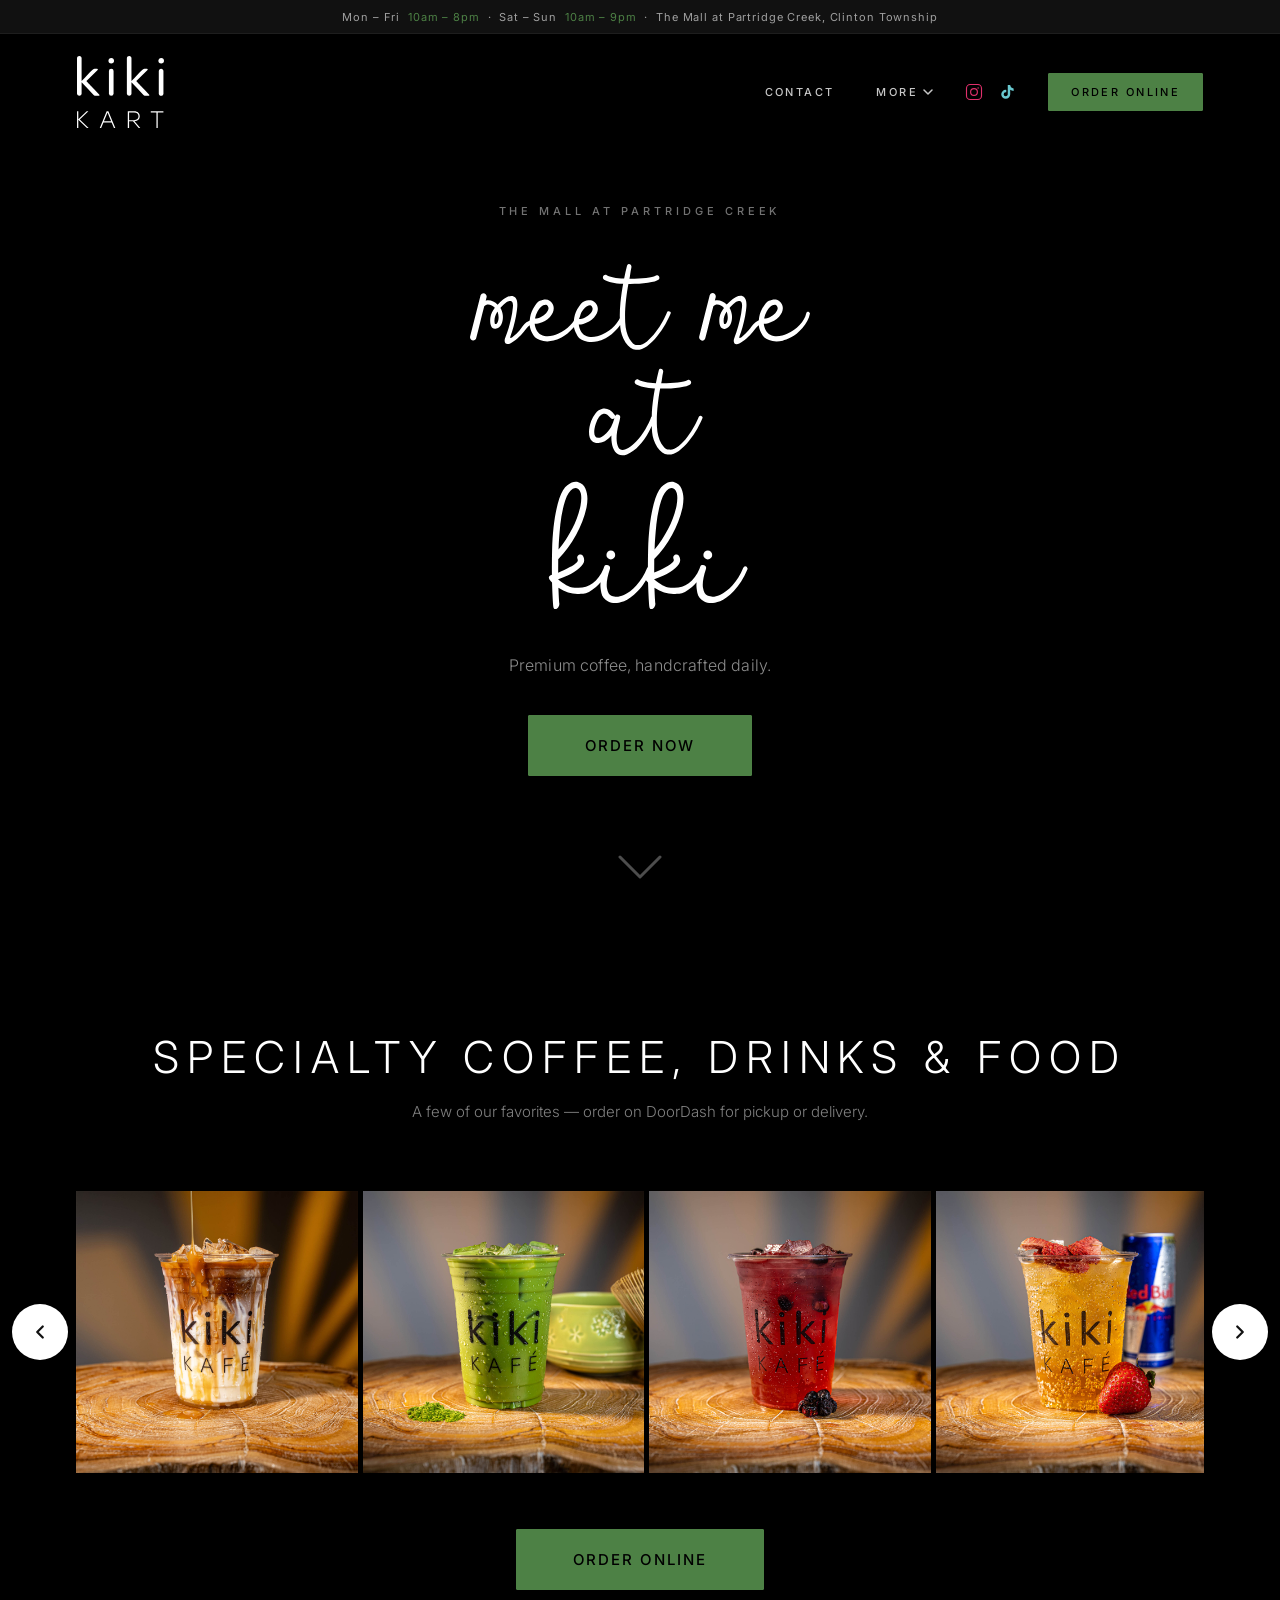
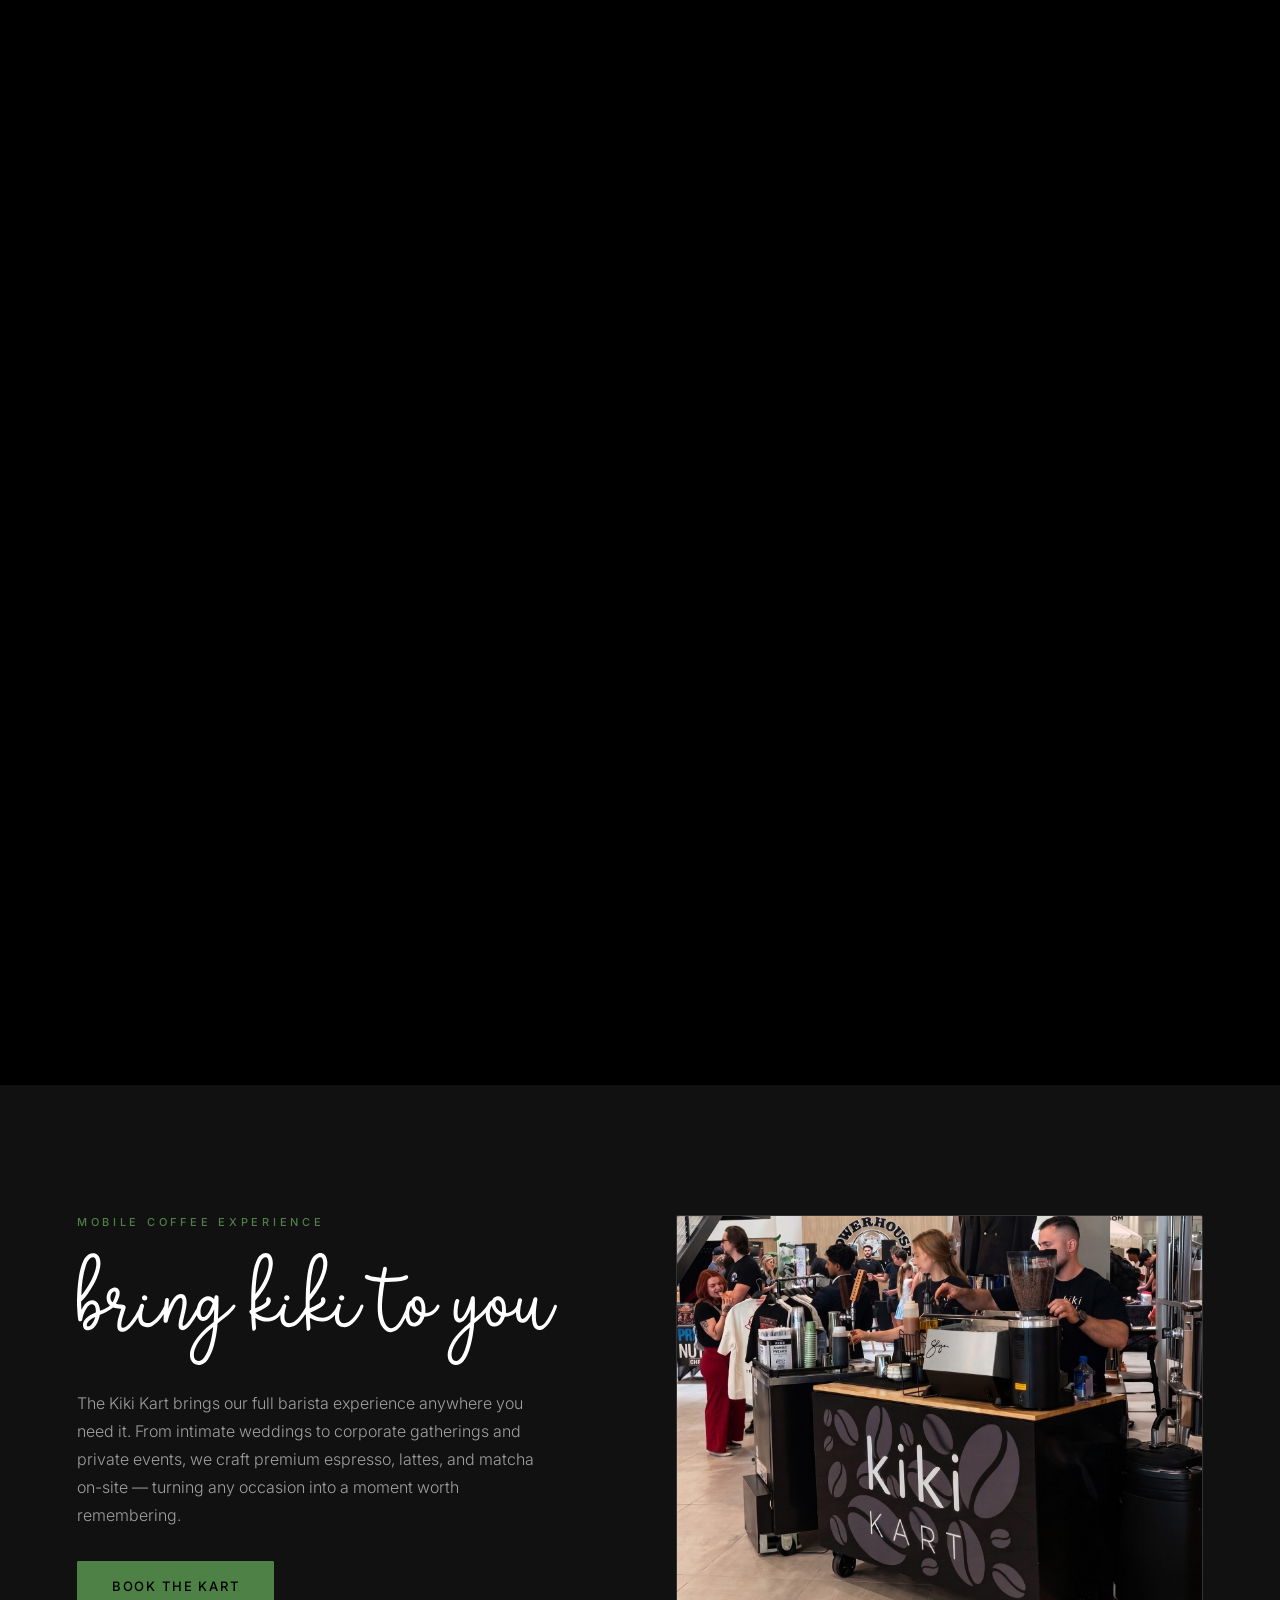
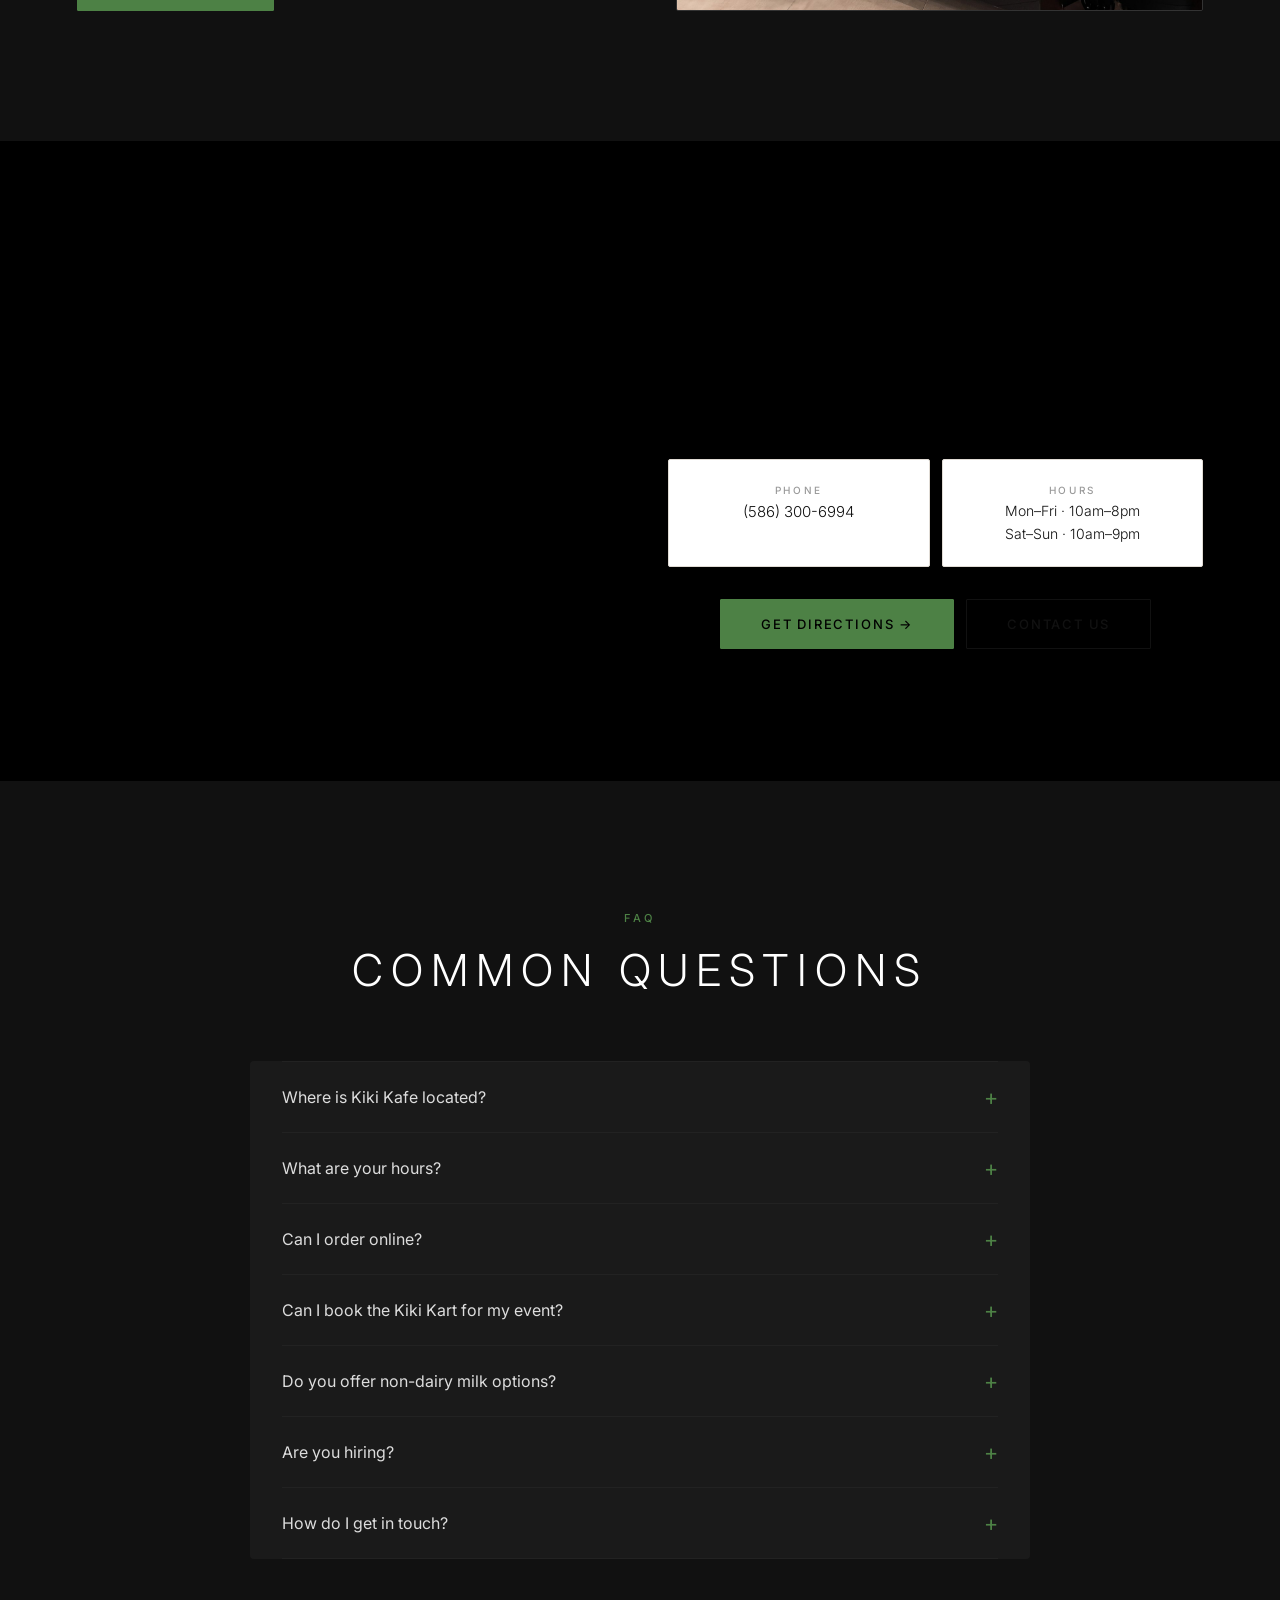
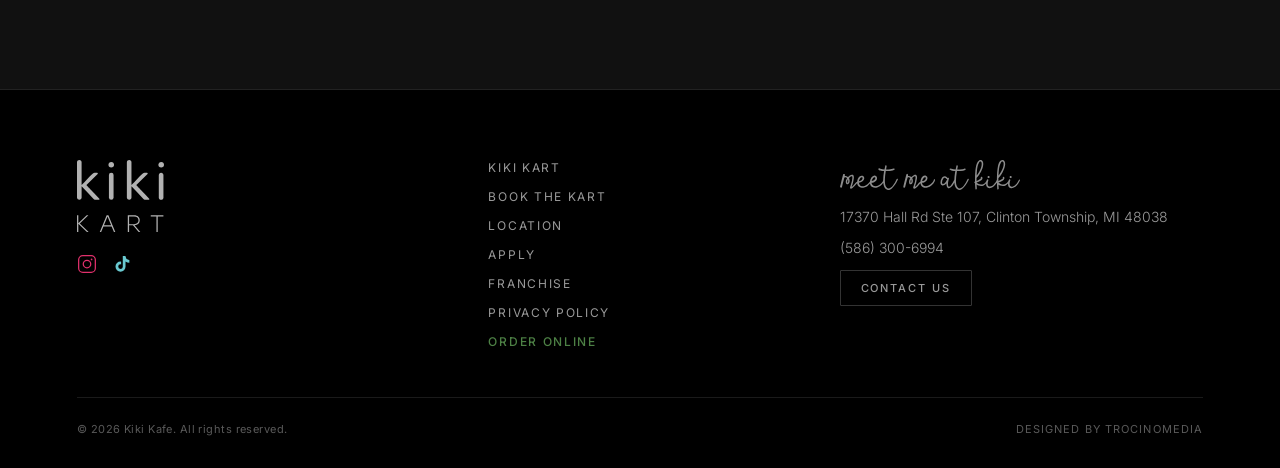
==== index.html @ 324c5c1f "Redesign footer: logo left, Meet Me At Kiki above address right - Replace Meet Me At Kiki SVG with K" ====
<!DOCTYPE html>
<html lang="en">
<head>
<meta charset="utf-8">
<meta name="viewport" content="width=device-width, initial-scale=1">
<title>Kiki Kafe | Premium Coffee Shop — Clinton Township, MI</title>
<link rel="preconnect" href="https://fonts.googleapis.com">
<link rel="preconnect" href="https://fonts.gstatic.com" crossorigin>
<link href="https://fonts.googleapis.com/css2?family=Inter:wght@300;400;500;600&family=Dancing+Script:wght@500;600;700&display=swap" rel="stylesheet">
<link rel="icon" href="uploads/favicon.svg" type="image/svg+xml">
<link rel="stylesheet" href="styles.css">
<meta name="description" content="Kiki Kafe is a premium coffee shop at The Mall at Partridge Creek in Clinton Township, MI. Handcrafted lattes, matcha, refreshers, pastries and more. Order online or visit us today.">
<link rel="canonical" href="https://kikikafe.net/">
<meta property="og:type" content="website">
<meta property="og:url" content="https://kikikafe.net/">
<meta property="og:site_name" content="Kiki Kafe">
<meta property="og:title" content="Kiki Kafe | Premium Coffee Shop — Clinton Township, MI">
<meta property="og:description" content="Handcrafted lattes, matcha, refreshers, and pastries at The Mall at Partridge Creek. Order online or visit us in Clinton Township, MI.">
<meta property="og:image" content="https://kikikafe.net/uploads/kiki-header_test_v2.png">
<meta name="twitter:card" content="summary_large_image">
<meta name="twitter:title" content="Kiki Kafe | Premium Coffee Shop — Clinton Township, MI">
<meta name="twitter:description" content="Handcrafted lattes, matcha, refreshers, and pastries at The Mall at Partridge Creek. Order online or visit us in Clinton Township, MI.">
<meta name="twitter:image" content="https://kikikafe.net/uploads/kiki-header_test_v2.png">
<meta name="theme-color" content="#000000">
<script type="application/ld+json">
{
  "@context": "https://schema.org",
  "@type": "CafeOrCoffeeShop",
  "name": "Kiki Kafe",
  "description": "Premium coffee shop at The Mall at Partridge Creek in Clinton Township, MI. Handcrafted lattes, matcha, refreshers, pastries and more.",
  "url": "https://kikikafe.net",
  "telephone": "+15863006994",
  "image": "https://kikikafe.net/uploads/kiki-header_test_v2.png",
  "logo": "https://kikikafe.net/uploads/Kiki-Logo.svg",
  "address": {
    "@type": "PostalAddress",
    "streetAddress": "17370 Hall Rd Ste 107",
    "addressLocality": "Clinton Township",
    "addressRegion": "MI",
    "postalCode": "48038",
    "addressCountry": "US"
  },
  "geo": {
    "@type": "GeoCoordinates",
    "latitude": 42.5868,
    "longitude": -82.9267
  },
  "openingHoursSpecification": [
    {
      "@type": "OpeningHoursSpecification",
      "dayOfWeek": ["Monday","Tuesday","Wednesday","Thursday","Friday"],
      "opens": "10:00",
      "closes": "20:00"
    },
    {
      "@type": "OpeningHoursSpecification",
      "dayOfWeek": ["Saturday","Sunday"],
      "opens": "10:00",
      "closes": "21:00"
    }
  ],
  "servesCuisine": ["Coffee","Espresso","Matcha","Pastries"],
  "priceRange": "$$",
  "sameAs": [
    "https://www.instagram.com/meetmeatkiki",
    "https://www.tiktok.com/@meetmeatkiki"
  ]
}
</script>
</head>
<body>

<!-- ===== HOURS BANNER ===== -->
<div id="hours-banner">
  <p>Mon – Fri &nbsp;<span class="banner-hours">10am – 8pm</span>&nbsp;&nbsp;·&nbsp;&nbsp;Sat – Sun &nbsp;<span class="banner-hours">10am – 9pm</span><span class="banner-loc">&nbsp;&nbsp;·&nbsp;&nbsp;The Mall at Partridge Creek, Clinton Township</span></p>
</div>

<!-- ===== NAV ===== -->
<header id="site-header" style="position:fixed; top:34px; left:0; right:0; z-index:100; display:flex; align-items:center; justify-content:space-between; padding:22px 6vw; background:transparent; transition:background .4s ease, padding .4s ease, border-color .4s ease; border-bottom:1px solid rgba(255,255,255,0);">
  <a href="#top" style="display:flex; align-items:center; text-decoration:none;">
    <img id="header-logo" src="uploads/Kiki-Logo.svg" alt="Kiki Kafe" style="height:72px; width:auto; display:block;">
  </a>
  <nav style="display:flex; align-items:center; gap:32px;">
    <div data-nav-text style="display:flex; align-items:center; gap:42px;">
      <a href="#location" class="nav-link" style="text-decoration:none; font-size:11px; font-weight:500; letter-spacing:.22em; text-transform:uppercase;">Contact</a>
      <div class="nav-dropdown">
        <button class="nav-dropdown-trigger">More <svg width="10" height="6" viewBox="0 0 10 6" fill="none" aria-hidden="true"><path d="M1 1l4 4 4-4" stroke="currentColor" stroke-width="1.5" stroke-linecap="round" stroke-linejoin="round"/></svg></button>
        <div class="nav-dropdown-menu">
          <a href="book-kart.html" class="nav-dropdown-item">Book Kiki Kart</a>
          <a href="franchise.html" class="nav-dropdown-item">Franchise</a>
          <a href="apply.html" class="nav-dropdown-item">Apply</a>
        </div>
      </div>
    </div>
    <div data-nav-social style="display:flex; align-items:center; gap:16px;">
      <a href="https://www.instagram.com/meetmeatkiki" target="_blank" rel="noopener" class="social-icon" aria-label="Instagram">
        <svg xmlns="http://www.w3.org/2000/svg" width="18" height="18" viewBox="0 0 24 24" fill="none" stroke="currentColor" stroke-width="1.5" stroke-linecap="round" stroke-linejoin="round"><rect x="2" y="2" width="20" height="20" rx="5"/><circle cx="12" cy="12" r="4.5"/><circle cx="17.5" cy="6.5" r="1" fill="currentColor" stroke="none"/></svg>
      </a>
      <a href="https://www.tiktok.com/@meetmeatkiki" target="_blank" rel="noopener" class="social-icon" aria-label="TikTok">
        <svg xmlns="http://www.w3.org/2000/svg" width="17" height="18" viewBox="0 0 24 24" fill="currentColor"><path d="M19.59 6.69a4.83 4.83 0 01-3.77-4.25V2h-3.45v13.67a2.89 2.89 0 01-2.88 2.5 2.89 2.89 0 01-2.89-2.89 2.89 2.89 0 012.89-2.89c.28 0 .54.04.79.1V9.01a6.27 6.27 0 00-.79-.05 6.34 6.34 0 00-6.34 6.34 6.34 6.34 0 006.34 6.34 6.34 6.34 0 006.33-6.34V8.89a8.27 8.27 0 004.84 1.54V6.97a4.85 4.85 0 01-1.07-.28z"/></svg>
      </a>
    </div>
    <a href="https://www.doordash.com/en/store/kiki-kafe-clinton-township-35180447" target="_blank" rel="noopener" class="btn-order" style="text-decoration:none; font-size:11px; font-weight:500; letter-spacing:.22em; text-transform:uppercase; padding:11px 22px; border:1px solid #4d8145; border-radius:1px; white-space:nowrap;">Order&nbsp;Online</a>
    <button class="hamburger" id="hamburger-btn" aria-label="Open menu"><span></span><span></span><span></span></button>
  </nav>
</header>

<!-- ===== HERO ===== -->
<section id="top" style="position:relative; min-height:100vh; display:flex; align-items:center; justify-content:center; text-align:center; padding:160px 6vw 80px; background-color:#000;">
  <video autoplay muted loop playsinline preload="metadata" style="position:absolute; inset:0; width:100%; height:100%; object-fit:cover; z-index:0;">
    <source src="uploads/Web-Banner-Video.mp4" type="video/mp4">
  </video>
  <div style="position:absolute; inset:0; background:linear-gradient(180deg, rgba(0,0,0,.55) 0%, rgba(0,0,0,.5) 40%, rgba(0,0,0,.82) 100%); z-index:1;"></div>
  <div style="position:absolute; inset:0; background:radial-gradient(ellipse 70% 60% at 50% 45%, transparent 0%, rgba(0,0,0,.45) 100%); pointer-events:none; z-index:1;"></div>
  <div style="position:relative; z-index:2; max-width:900px; display:flex; flex-direction:column; align-items:center; gap:26px;">
    <span style="font-size:11px; font-weight:500; letter-spacing:.36em; text-transform:uppercase; color:rgba(255,255,255,.45);">The Mall At Partridge Creek</span>
    <h1 style="margin:20px 0; line-height:0;">
      <img src="uploads/meet-me-at-kiki.svg" alt="Meet Me At Kiki" style="width:min(340px,52vw); height:auto; display:block; filter:brightness(0) invert(1);">
    </h1>
    <p style="margin:0; font-family:'Inter',sans-serif; font-weight:300; font-size:16px; color:rgba(255,255,255,.55); letter-spacing:.01em;">Premium coffee, handcrafted daily.</p>
    <div style="display:flex; flex-direction:column; align-items:center; gap:14px; margin-top:14px;">
      <a href="https://www.doordash.com/en/store/kiki-kafe-clinton-township-35180447" target="_blank" rel="noopener" class="btn-primary" style="text-decoration:none; min-width:200px; text-align:center; background:#4d8145; color:#000; font-weight:500; font-size:15px; letter-spacing:.14em; text-transform:uppercase; padding:20px 56px; border:1px solid #4d8145; border-radius:1px;">Order Now</a>
    </div>
  </div>
  <div style="position:absolute; bottom:0; left:0; right:0; height:35%; background:linear-gradient(to bottom, transparent, #000); z-index:1; pointer-events:none;"></div>
  <div style="position:absolute; bottom:15px; left:50%; transform:translateX(-50%); color:rgba(255,255,255,.3); z-index:2;">
    <svg width="44" height="26" viewBox="0 0 22 13" fill="none" xmlns="http://www.w3.org/2000/svg"><path d="M1 1L11 11L21 1" stroke="currentColor" stroke-width="1.5" stroke-linecap="round" stroke-linejoin="round"/></svg>
  </div>
</section>

<!-- ===== MENU HIGHLIGHTS ===== -->
<section id="menu" style="padding:130px 0 0; background:#000;">
  <div class="reveal" style="position:relative; z-index:2; text-align:center; margin-bottom:70px; padding:0 6vw; display:flex; flex-direction:column; align-items:center; gap:18px;">
    <h2 style="margin:0; font-weight:300; font-size:clamp(28px,4vw,44px); letter-spacing:.18em; text-transform:uppercase; color:#fff;">Specialty Coffee, Drinks & Food</h2>
    <p style="margin:0; font-weight:300; font-size:15px; color:rgba(255,255,255,.5);">A few of our favorites — order on DoorDash for pickup or delivery.</p>
  </div>
  <div class="menu-scroll-wrap reveal">

    <button class="menu-arrow prev" id="menu-prev" aria-label="Previous">
      <svg width="22" height="22" viewBox="0 0 24 24" fill="none" stroke="currentColor" stroke-width="2.5" stroke-linecap="round" stroke-linejoin="round"><polyline points="15 18 9 12 15 6"/></svg>
    </button>

    <div data-grid="menu-photo" id="menu-track" style="display:flex; gap:5px; padding:0 5vw; overflow-x:auto; -webkit-overflow-scrolling:touch; scroll-snap-type:x mandatory; flex:1; min-width:0;">

      <a href="https://www.doordash.com/en/store/kiki-kafe-clinton-township-35180447" class="menu-photo-item">
        <img src="uploads/menu/Caramel-Macchiato_3_2000px_72dpi.jpg" alt="Espresso Bar at Kiki Kafe" loading="lazy" width="2000" height="2000">
        <div class="menu-photo-overlay"><span>Espresso Bar</span><p>Lattes, cappuccinos & signature espresso drinks</p></div>
      </a>

      <a href="https://www.doordash.com/en/store/kiki-kafe-clinton-township-35180447" class="menu-photo-item">
        <img src="uploads/menu/Matcha_Iced_2000px_72dpi.jpg" alt="Matcha at Kiki Kafe" loading="lazy" width="2000" height="2000">
        <div class="menu-photo-overlay"><span>Matcha</span><p>Ceremonial-grade green tea lattes, iced or hot</p></div>
      </a>

      <a href="https://www.doordash.com/en/store/kiki-kafe-clinton-township-35180447" class="menu-photo-item">
        <img src="uploads/menu/Refresher_Purpul-Haze_2000px_72dpi.jpg" alt="Refreshers at Kiki Kafe" loading="lazy" width="2000" height="2000">
        <div class="menu-photo-overlay"><span>Refreshers</span><p>Fruit-forward iced coolers, caffeine-free</p></div>
      </a>

      <a href="https://www.doordash.com/en/store/kiki-kafe-clinton-township-35180447" class="menu-photo-item">
        <img src="uploads/menu/Red-Bull-Infusion_Strawberry-Vanilla_2000px_72dpi.jpg" alt="Red Bull Infusions at Kiki Kafe" loading="lazy" width="2000" height="2000">
        <div class="menu-photo-overlay"><span>Red Bull Infusions</span><p>Energy drinks mixed with fruit & bold flavors</p></div>
      </a>

      <a href="https://www.doordash.com/en/store/kiki-kafe-clinton-township-35180447" class="menu-photo-item">
        <img src="uploads/menu/Sandwich_Mozz-Garden_2000px_72dpi.jpg" alt="Sandwiches at Kiki Kafe" loading="lazy" width="2000" height="2000">
        <div class="menu-photo-overlay"><span>Sandwiches</span><p>Fresh sandwiches on artisan bread, made to order</p></div>
      </a>

      <a href="https://www.doordash.com/en/store/kiki-kafe-clinton-township-35180447" class="menu-photo-item">
        <img src="uploads/menu/Croissant_Nutella_2000px_72dpi.jpg" alt="Pastries at Kiki Kafe" loading="lazy" width="2000" height="2000">
        <div class="menu-photo-overlay"><span>Pastries</span><p>Croissants, danishes, bagels, scones & more</p></div>
      </a>

      <a href="https://www.doordash.com/en/store/kiki-kafe-clinton-township-35180447" class="menu-photo-item">
        <img src="uploads/menu/Tirimisu_4_2000px_72dpi.jpg" alt="Desserts at Kiki Kafe" loading="lazy" width="2000" height="2000">
        <div class="menu-photo-overlay"><span>Desserts</span><p>Cheesecake, cake pops & indulgent sweet bites</p></div>
      </a>

      <a href="https://www.doordash.com/en/store/kiki-kafe-clinton-township-35180447" class="menu-photo-item">
        <img src="uploads/menu/Acai-Bowl_Matcha_2000px_72dpi.jpg" alt="Acaí Bowls at Kiki Kafe" loading="lazy" width="2000" height="2000">
        <div class="menu-photo-overlay"><span>Acaí Bowls</span><p>Fresh acaí topped with fruit, granola & more</p></div>
      </a>

    </div>

    <button class="menu-arrow next" id="menu-next" aria-label="Next">
      <svg width="22" height="22" viewBox="0 0 24 24" fill="none" stroke="currentColor" stroke-width="2.5" stroke-linecap="round" stroke-linejoin="round"><polyline points="9 18 15 12 9 6"/></svg>
    </button>

  </div>
  <div class="menu-cta-wrap" style="display:flex; justify-content:center; align-items:center; flex-wrap:wrap; gap:14px; margin-top:56px; padding:0 6vw 72px;">
    <a href="https://www.doordash.com/en/store/kiki-kafe-clinton-township-35180447" target="_blank" rel="noopener" class="btn-primary" style="text-decoration:none; text-align:center; background:#4d8145; color:#000; font-weight:500; font-size:15px; letter-spacing:.14em; text-transform:uppercase; padding:20px 56px; border:1px solid #4d8145; border-radius:1px;">Order Online</a>
  </div>
</section>

<!-- ===== REVIEWS ===== -->
<section id="reviews" style="padding:130px 6vw; background:url('uploads/Kiki-Coffee-Bean_BG_Light.jpg') center/cover fixed;">
  <div style="max-width:1180px; margin:0 auto;">

    <div class="reveal" style="text-align:center; margin-bottom:60px; display:flex; flex-direction:column; align-items:center; gap:14px;">
      <svg width="28" height="28" viewBox="0 0 24 24" xmlns="http://www.w3.org/2000/svg" aria-label="Google">
        <path d="M22.56 12.25c0-.78-.07-1.53-.2-2.25H12v4.26h5.92c-.26 1.37-1.04 2.53-2.21 3.31v2.77h3.57c2.08-1.92 3.28-4.74 3.28-8.09z" fill="#4285F4"/>
        <path d="M12 23c2.97 0 5.46-.98 7.28-2.66l-3.57-2.77c-.98.66-2.23 1.06-3.71 1.06-2.86 0-5.29-1.93-6.16-4.53H2.18v2.84C3.99 20.53 7.7 23 12 23z" fill="#34A853"/>
        <path d="M5.84 14.09c-.22-.66-.35-1.36-.35-2.09s.13-1.43.35-2.09V7.07H2.18C1.43 8.55 1 10.22 1 12s.43 3.45 1.18 4.93l2.85-2.22.81-.62z" fill="#FBBC05"/>
        <path d="M12 5.38c1.62 0 3.06.56 4.21 1.64l3.15-3.15C17.45 2.09 14.97 1 12 1 7.7 1 3.99 3.47 2.18 7.07l3.66 2.84c.87-2.6 3.3-4.53 6.16-4.53z" fill="#EA4335"/>
      </svg>
      <div style="font-size:20px; letter-spacing:4px; color:#e6a800;">★★★★★</div>
      <span style="font-size:11px; font-weight:500; letter-spacing:.34em; text-transform:uppercase; color:#4d8145;">Reviews</span>
      <h2 style="margin:0; font-weight:300; font-size:clamp(28px,4vw,44px); letter-spacing:.18em; text-transform:uppercase; color:#111;">What People Are Saying</h2>
    </div>

    <div class="reveal">

      <div id="review-track" style="display:flex; align-items:stretch; gap:20px; padding:0 5vw; overflow-x:auto; -webkit-overflow-scrolling:touch; scroll-snap-type:x mandatory; scrollbar-width:none;">

        <div class="review-card" style="background:#fff; border-color:#e0dbd4;">
          <div style="font-size:17px; letter-spacing:3px; color:#e6a800;">★★★★★</div>
          <p style="margin:0; font-weight:300; font-size:14px; line-height:1.85; color:rgba(0,0,0,.65);">"The coffee here is amazing. I always get their cookie butter iced latte. But their sandwiches... are amazing!!! Every time I come here, I always get their Smoke Bird sandwich. Hospitality is amazing, service is amazing, and their seating is perfect. It's my favorite study place."</p>
          <div style="margin-top:auto; padding-top:20px; border-top:1px solid #e0dbd4; display:flex; flex-direction:column; gap:3px;">
            <span style="font-size:13px; font-weight:500; color:#111;">Randal S.</span>
            <span style="font-size:10px; font-weight:400; letter-spacing:.1em; text-transform:uppercase; color:rgba(0,0,0,.4);">Google Review</span>
          </div>
        </div>

        <div class="review-card" style="background:#fff; border-color:#e0dbd4;">
          <div style="font-size:17px; letter-spacing:3px; color:#e6a800;">★★★★★</div>
          <p style="margin:0; font-weight:300; font-size:14px; line-height:1.85; color:rgba(0,0,0,.65);">"This place is 10/10!! The vibes in this cafe are unreal and feels like home. We tried the Kiki special hot latte, ice brown sugar shaken espresso, 3 of the refreshers and couldn't choose which one was my favorite. Everything here was amazing."</p>
          <div style="margin-top:auto; padding-top:20px; border-top:1px solid #e0dbd4; display:flex; flex-direction:column; gap:3px;">
            <span style="font-size:13px; font-weight:500; color:#111;">MaryAnn N.</span>
            <span style="font-size:10px; font-weight:400; letter-spacing:.1em; text-transform:uppercase; color:rgba(0,0,0,.4);">Google Review</span>
          </div>
        </div>

        <div class="review-card" style="background:#fff; border-color:#e0dbd4;">
          <div style="font-size:17px; letter-spacing:3px; color:#e6a800;">★★★★★</div>
          <p style="margin:0; font-weight:300; font-size:14px; line-height:1.85; color:rgba(0,0,0,.65);">"I love this place! The staff is always so friendly, the drinks are great, and it's beautifully decorated. Tony took great care of us. Got the oat milk brown butter draft latte which was heavenly and the caramelized banana latte was sooo good. Let's go Kiki 😎 10/10"</p>
          <div style="margin-top:auto; padding-top:20px; border-top:1px solid #e0dbd4; display:flex; flex-direction:column; gap:3px;">
            <span style="font-size:13px; font-weight:500; color:#111;">Corey R.</span>
            <span style="font-size:10px; font-weight:400; letter-spacing:.1em; text-transform:uppercase; color:rgba(0,0,0,.4);">Google Review</span>
          </div>
        </div>

        <div class="review-card" style="background:#fff; border-color:#e0dbd4;">
          <div style="font-size:17px; letter-spacing:3px; color:#e6a800;">★★★★★</div>
          <p style="margin:0; font-weight:300; font-size:14px; line-height:1.85; color:rgba(0,0,0,.65);">"A 10/10 experience at KIKI KAFÉ! This local casual spot has a beautiful cozy ambiance, plenty of comfortable seating, and FANTASTIC customer service. The Oat draft and honey turkey on sourdough sandwich were delicious and beautifully presented. A wonderful addition to Clinton Township. Highly recommend!"</p>
          <div style="margin-top:auto; padding-top:20px; border-top:1px solid #e0dbd4; display:flex; flex-direction:column; gap:3px;">
            <span style="font-size:13px; font-weight:500; color:#111;">Michael U.</span>
            <span style="font-size:10px; font-weight:400; letter-spacing:.1em; text-transform:uppercase; color:rgba(0,0,0,.4);">Google Review</span>
          </div>
        </div>

        <div class="review-card" style="background:#fff; border-color:#e0dbd4;">
          <div style="font-size:17px; letter-spacing:3px; color:#e6a800;">★★★★★</div>
          <p style="margin:0; font-weight:300; font-size:14px; line-height:1.85; color:rgba(0,0,0,.65);">"Habibi come to Kiki :) Was never a big fan of coffee, but Kiki has officially changed my mind. Truly the best coffee I have tried. They have many drink options and desserts!! The staff are amazing and always give you a good experience with their great attitude."</p>
          <div style="margin-top:auto; padding-top:20px; border-top:1px solid #e0dbd4; display:flex; flex-direction:column; gap:3px;">
            <span style="font-size:13px; font-weight:500; color:#111;">Dima I.</span>
            <span style="font-size:10px; font-weight:400; letter-spacing:.1em; text-transform:uppercase; color:rgba(0,0,0,.4);">Google Review</span>
          </div>
        </div>

        <div class="review-card" style="background:#fff; border-color:#e0dbd4;">
          <div style="font-size:17px; letter-spacing:3px; color:#e6a800;">★★★★★</div>
          <p style="margin:0; font-weight:300; font-size:14px; line-height:1.85; color:rgba(0,0,0,.65);">"Kiki Cafe has honestly become one of my favorite spots to go to. The owners are so sweet and actually take the time to talk to you and make you feel welcomed. The cafe is always really clean and cozy, and everything I've tried has been so good. I always enjoy coming here and definitely recommend it!"</p>
          <div style="margin-top:auto; padding-top:20px; border-top:1px solid #e0dbd4; display:flex; flex-direction:column; gap:3px;">
            <span style="font-size:13px; font-weight:500; color:#111;">Marina Y.</span>
            <span style="font-size:10px; font-weight:400; letter-spacing:.1em; text-transform:uppercase; color:rgba(0,0,0,.4);">Google Review</span>
          </div>
        </div>

        <div class="review-card" style="background:#fff; border-color:#e0dbd4;">
          <div style="font-size:17px; letter-spacing:3px; color:#e6a800;">★★★★★</div>
          <p style="margin:0; font-weight:300; font-size:14px; line-height:1.85; color:rgba(0,0,0,.65);">"Kiki Cafe is an absolute gem! The coffee is spot on, and the food was genuinely delicious. What really makes the experience special is the staff — so welcoming, with big bright smiles that make you feel right at home. There's also plenty of seating, creating a warm, relaxing environment. Highly recommend!"</p>
          <div style="margin-top:auto; padding-top:20px; border-top:1px solid #e0dbd4; display:flex; flex-direction:column; gap:3px;">
            <span style="font-size:13px; font-weight:500; color:#111;">John K.</span>
            <span style="font-size:10px; font-weight:400; letter-spacing:.1em; text-transform:uppercase; color:rgba(0,0,0,.4);">Google Review</span>
          </div>
        </div>

        <div class="review-card" style="background:#fff; border-color:#e0dbd4;">
          <div style="font-size:17px; letter-spacing:3px; color:#e6a800;">★★★★★</div>
          <p style="margin:0; font-weight:300; font-size:14px; line-height:1.85; color:rgba(0,0,0,.65);">"I usually do not write reviews, but this place is actually insane. Every single coffee drink I've gotten has been so good and the food is unreal. I would definitely give it a try and recommend it to everybody."</p>
          <div style="margin-top:auto; padding-top:20px; border-top:1px solid #e0dbd4; display:flex; flex-direction:column; gap:3px;">
            <span style="font-size:13px; font-weight:500; color:#111;">Ella R.</span>
            <span style="font-size:10px; font-weight:400; letter-spacing:.1em; text-transform:uppercase; color:rgba(0,0,0,.4);">Google Review</span>
          </div>
        </div>

      </div>

      <div style="display:flex; justify-content:center; gap:12px; margin-top:32px;">
        <button id="review-prev" class="menu-arrow" style="position:static;" aria-label="Previous review">
          <svg width="22" height="22" viewBox="0 0 24 24" fill="none" stroke="currentColor" stroke-width="2.5" stroke-linecap="round" stroke-linejoin="round"><polyline points="15 18 9 12 15 6"/></svg>
        </button>
        <button id="review-next" class="menu-arrow" style="position:static;" aria-label="Next review">
          <svg width="22" height="22" viewBox="0 0 24 24" fill="none" stroke="currentColor" stroke-width="2.5" stroke-linecap="round" stroke-linejoin="round"><polyline points="9 18 15 12 9 6"/></svg>
        </button>
      </div>

    </div>

    <div class="reveal" style="display:flex; justify-content:center; margin-top:52px;">
      <a href="https://www.google.com/maps/search/Kiki+Kafe+Clinton+Township+MI" target="_blank" rel="noopener" class="btn-outline-gold" style="text-decoration:none; background:#4d8145; color:#000; font-weight:500; font-size:13px; letter-spacing:.14em; text-transform:uppercase; padding:16px 40px; border:1px solid #4d8145; border-radius:1px;">Read All Reviews on Google →</a>
    </div>

  </div>
</section>

<!-- ===== KIKI KART ===== -->
<section id="kart" style="background:#111; padding:130px 6vw;">
  <div data-grid="two-col" style="max-width:1180px; margin:0 auto; display:grid; grid-template-columns:1fr 1fr; gap:72px; align-items:center;">
    <div class="reveal" style="display:flex; flex-direction:column; gap:24px;">
      <span style="font-size:11px; font-weight:500; letter-spacing:.34em; text-transform:uppercase; color:#4d8145;">Mobile Coffee Experience</span>
      <h2 style="margin:0; line-height:0;">
        <img src="uploads/bring-kiki-to-you.svg" alt="Bring Kiki To You" style="width:100%; max-width:480px; height:auto; display:block; filter:brightness(0) invert(1);">
      </h2>
      <p style="margin:0; font-weight:300; font-size:16px; line-height:1.75; color:rgba(255,255,255,.6); max-width:460px;">The Kiki Kart brings our full barista experience anywhere you need it. From intimate weddings to corporate gatherings and private events, we craft premium espresso, lattes, and matcha on-site — turning any occasion into a moment worth remembering.</p>
      <a href="book-kart.html" class="btn-primary" style="align-self:flex-start; margin-top:8px; text-decoration:none; background:#4d8145; color:#000; font-weight:500; font-size:13px; letter-spacing:.14em; text-transform:uppercase; padding:16px 34px; border:1px solid #4d8145; border-radius:1px;">Book the Kart</a>
    </div>
    <div style="aspect-ratio:4/3; border:1px solid #333; border-radius:2px; overflow:hidden;">
      <img src="uploads/kiki-kart.jpg" alt="The Kiki Kart serving coffee at an event" style="width:100%; height:100%; object-fit:cover; display:block;">
    </div>
  </div>
</section>

<!-- ===== LOCATION ===== -->
<section id="location" style="padding:100px 6vw; background:url('uploads/Kiki-Coffee-Bean_BG_Light.jpg') center/cover fixed;">
  <div data-grid="location" style="max-width:1160px; margin:0 auto; display:grid; grid-template-columns:1fr 1fr; gap:56px; align-items:center;">

    <!-- Map -->
    <div class="reveal" style="border-radius:4px; overflow:hidden; box-shadow:0 4px 32px rgba(0,0,0,.12);">
      <iframe src="https://www.google.com/maps/embed?pb=!1m18!1m12!1m3!1d733.920300188347!2d-82.94839363821244!3d42.62571673192556!2m3!1f0!2f0!3f0!3m2!1i1024!2i768!4f13.1!3m3!1m2!1s0x8824dfda7caa2d97%3A0x6a7cdface83f5beb!2sKIKI%20KAF%C3%89!5e0!3m2!1sen!2sus!4v1784764868008!5m2!1sen!2sus" width="100%" height="440" style="display:block; border:0;" allowfullscreen="" loading="lazy" referrerpolicy="strict-origin-when-cross-origin"></iframe>
    </div>

    <!-- Info -->
    <div class="reveal reveal-d1" style="display:flex; flex-direction:column; gap:32px; align-items:center; text-align:center;">

      <div style="display:flex; flex-direction:column; align-items:center; gap:12px;">
        <span style="font-size:11px; font-weight:500; letter-spacing:.34em; text-transform:uppercase; color:rgba(0,0,0,.4);">Visit Us @</span>
        <img src="uploads/partridge-creek-logo.svg" alt="The Mall at Partridge Creek" style="height:clamp(44px,5vw,60px); width:auto; display:block;">
        <p style="margin:0; font-weight:300; font-size:16px; line-height:1.6; color:rgba(0,0,0,.6);">17370 Hall Rd Ste 107, Clinton Township, MI 48038</p>
        <p style="margin:0; font-weight:300; font-size:14px; color:rgba(0,0,0,.4);">Next to HopCat &amp; California Pizza Kitchen</p>
      </div>

      <div data-grid="location-info" style="display:grid; grid-template-columns:1fr 1fr; gap:12px; width:100%;">
        <div style="background:#fff; border:1px solid #e0dbd4; border-radius:2px; padding:24px 20px; display:flex; flex-direction:column; gap:6px;">
          <span style="font-size:10px; font-weight:500; letter-spacing:.26em; text-transform:uppercase; color:rgba(0,0,0,.4);">Phone</span>
          <a href="tel:+15863006994" style="text-decoration:none; font-weight:300; font-size:15px; color:#111;">(586) 300-6994</a>
        </div>
        <div style="background:#fff; border:1px solid #e0dbd4; border-radius:2px; padding:24px 20px; display:flex; flex-direction:column; gap:6px;">
          <span style="font-size:10px; font-weight:500; letter-spacing:.26em; text-transform:uppercase; color:rgba(0,0,0,.4);">Hours</span>
          <span style="font-weight:300; font-size:14px; color:#111;">Mon–Fri · 10am–8pm</span>
          <span style="font-weight:300; font-size:14px; color:#111;">Sat–Sun · 10am–9pm</span>
        </div>
      </div>

      <div style="display:flex; gap:12px; flex-wrap:wrap; justify-content:center;">
        <a href="https://www.google.com/maps/dir/?api=1&destination=Kiki+Kaf%C3%A9,+17370+Hall+Rd+Ste+107,+Clinton+Township,+MI+48038" target="_blank" rel="noopener" class="btn-directions" style="text-decoration:none; font-weight:500; font-size:13px; letter-spacing:.14em; text-transform:uppercase; padding:16px 40px; border-radius:1px; display:inline-block; text-align:center;">Get Directions →</a>
        <button id="contact-modal-open" class="btn-ghost" style="font-family:'Inter',sans-serif; font-weight:500; font-size:13px; letter-spacing:.14em; text-transform:uppercase; padding:16px 40px; border:1px solid #111; border-radius:1px; color:#111; background:transparent; cursor:pointer;">Contact Us</button>
      </div>

    </div>

  </div>
</section>

<!-- ===== FAQ ===== -->
<section id="faq" style="padding:130px 6vw; background:#111;">
  <div style="max-width:780px; margin:0 auto;">
    <div class="reveal" style="text-align:center; margin-bottom:64px; display:flex; flex-direction:column; align-items:center; gap:18px;">
      <span style="font-size:11px; font-weight:500; letter-spacing:.34em; text-transform:uppercase; color:#4d8145;">FAQ</span>
      <h2 style="margin:0; font-weight:300; font-size:clamp(28px,4vw,44px); letter-spacing:.18em; text-transform:uppercase; color:#fff;">Common Questions</h2>
    </div>
    <div style="display:flex; flex-direction:column; background:#1a1a1a; border-radius:4px; padding:0 32px;">

      <div class="faq-item" style="padding:24px 0;">
        <div style="display:flex; justify-content:space-between; align-items:center; gap:24px;">
          <span style="font-size:16px; font-weight:400; color:rgba(255,255,255,.85);">Where is Kiki Kafe located?</span>
          <span class="faq-icon" style="font-size:22px; color:#4d8145; line-height:1;">+</span>
        </div>
        <div class="faq-answer">
          <p style="margin:0; padding-top:14px; font-weight:300; font-size:15px; line-height:1.7; color:rgba(255,255,255,.6);">We're inside The Mall at Partridge Creek — 17370 Hall Rd Ste 107, Clinton Township, MI 48038, next to HopCat and California Pizza Kitchen.</p>
        </div>
      </div>

      <div class="faq-item" style="padding:24px 0;">
        <div style="display:flex; justify-content:space-between; align-items:center; gap:24px;">
          <span style="font-size:16px; font-weight:400; color:rgba(255,255,255,.85);">What are your hours?</span>
          <span class="faq-icon" style="font-size:22px; color:#4d8145; line-height:1;">+</span>
        </div>
        <div class="faq-answer">
          <p style="margin:0; padding-top:14px; font-weight:300; font-size:15px; line-height:1.7; color:rgba(255,255,255,.6);">We're open Monday–Friday 10:00 AM – 8:00 PM, and Saturday–Sunday 10:00 AM – 9:00 PM.</p>
        </div>
      </div>

      <div class="faq-item" style="padding:24px 0;">
        <div style="display:flex; justify-content:space-between; align-items:center; gap:24px;">
          <span style="font-size:16px; font-weight:400; color:rgba(255,255,255,.85);">Can I order online?</span>
          <span class="faq-icon" style="font-size:22px; color:#4d8145; line-height:1;">+</span>
        </div>
        <div class="faq-answer">
          <p style="margin:0; padding-top:14px; font-weight:300; font-size:15px; line-height:1.7; color:rgba(255,255,255,.6);">Yes! Order ahead through <a href="https://www.doordash.com/en/store/kiki-kafe-clinton-township-35180447" target="_blank" rel="noopener" style="color:#4d8145; text-decoration:none;">DoorDash</a> for delivery or pickup.</p>
        </div>
      </div>

      <div class="faq-item" style="padding:24px 0;">
        <div style="display:flex; justify-content:space-between; align-items:center; gap:24px;">
          <span style="font-size:16px; font-weight:400; color:rgba(255,255,255,.85);">Can I book the Kiki Kart for my event?</span>
          <span class="faq-icon" style="font-size:22px; color:#4d8145; line-height:1;">+</span>
        </div>
        <div class="faq-answer">
          <p style="margin:0; padding-top:14px; font-weight:300; font-size:15px; line-height:1.7; color:rgba(255,255,255,.6);">Absolutely. The Kiki Kart is available for weddings, corporate events, and private gatherings. <a href="book-kart.html" style="color:#4d8145; text-decoration:none;">Book the Kart</a> or call us at <a href="tel:+15863006994" style="color:#4d8145; text-decoration:none;">(586) 300-6994</a> to get started.</p>
        </div>
      </div>

      <div class="faq-item" style="padding:24px 0;">
        <div style="display:flex; justify-content:space-between; align-items:center; gap:24px;">
          <span style="font-size:16px; font-weight:400; color:rgba(255,255,255,.85);">Do you offer non-dairy milk options?</span>
          <span class="faq-icon" style="font-size:22px; color:#4d8145; line-height:1;">+</span>
        </div>
        <div class="faq-answer">
          <p style="margin:0; padding-top:14px; font-weight:300; font-size:15px; line-height:1.7; color:rgba(255,255,255,.6);">Yes, we offer a variety of non-dairy milk alternatives. Ask your barista about the current options.</p>
        </div>
      </div>

      <div class="faq-item" style="padding:24px 0;">
        <div style="display:flex; justify-content:space-between; align-items:center; gap:24px;">
          <span style="font-size:16px; font-weight:400; color:rgba(255,255,255,.85);">Are you hiring?</span>
          <span class="faq-icon" style="font-size:22px; color:#4d8145; line-height:1;">+</span>
        </div>
        <div class="faq-answer">
          <p style="margin:0; padding-top:14px; font-weight:300; font-size:15px; line-height:1.7; color:rgba(255,255,255,.6);">We're always looking for passionate people to join the team. <a href="apply.html" style="color:#4d8145; text-decoration:none;">Apply here</a> and we'll be in touch.</p>
        </div>
      </div>

      <div class="faq-item" style="padding:24px 0;">
        <div style="display:flex; justify-content:space-between; align-items:center; gap:24px;">
          <span style="font-size:16px; font-weight:400; color:rgba(255,255,255,.85);">How do I get in touch?</span>
          <span class="faq-icon" style="font-size:22px; color:#4d8145; line-height:1;">+</span>
        </div>
        <div class="faq-answer">
          <p style="margin:0; padding-top:14px; font-weight:300; font-size:15px; line-height:1.7; color:rgba(255,255,255,.6);">Call us at <a href="tel:+15863006994" style="color:#4d8145; text-decoration:none;">(586) 300-6994</a> or stop in and say hi.</p>
        </div>
      </div>

    </div>
  </div>
</section>

<!-- ===== FOOTER ===== -->
<footer style="border-top:1px solid #222; background:#000; padding:70px 6vw 32px;">
  <div data-grid="footer" style="max-width:1180px; margin:0 auto; display:grid; grid-template-columns:1.2fr 1fr 1.2fr; gap:48px;">
    <div style="display:flex; flex-direction:column; gap:18px; align-items:flex-start;">
      <img src="uploads/Kiki-Logo.svg" alt="Kiki Kafe" style="height:72px; width:auto; filter:brightness(0) invert(1) opacity(.7);">
      <div style="display:flex; gap:16px; margin-top:4px;">
        <a href="https://www.instagram.com/meetmeatkiki" target="_blank" rel="noopener" class="social-icon" aria-label="Instagram">
          <svg xmlns="http://www.w3.org/2000/svg" width="20" height="20" viewBox="0 0 24 24" fill="none" stroke="currentColor" stroke-width="1.5" stroke-linecap="round" stroke-linejoin="round"><rect x="2" y="2" width="20" height="20" rx="5"/><circle cx="12" cy="12" r="4.5"/><circle cx="17.5" cy="6.5" r="1" fill="currentColor" stroke="none"/></svg>
        </a>
        <a href="https://www.tiktok.com/@meetmeatkiki" target="_blank" rel="noopener" class="social-icon" aria-label="TikTok">
          <svg xmlns="http://www.w3.org/2000/svg" width="19" height="20" viewBox="0 0 24 24" fill="currentColor"><path d="M19.59 6.69a4.83 4.83 0 01-3.77-4.25V2h-3.45v13.67a2.89 2.89 0 01-2.88 2.5 2.89 2.89 0 01-2.89-2.89 2.89 2.89 0 012.89-2.89c.28 0 .54.04.79.1V9.01a6.27 6.27 0 00-.79-.05 6.34 6.34 0 00-6.34 6.34 6.34 6.34 0 006.34 6.34 6.34 6.34 0 006.33-6.34V8.89a8.27 8.27 0 004.84 1.54V6.97a4.85 4.85 0 01-1.07-.28z"/></svg>
        </a>
      </div>
    </div>
    <div style="display:flex; flex-direction:column; gap:14px;">
      <a href="#kart" class="footer-nav-link" style="text-decoration:none; font-size:12px; font-weight:400; letter-spacing:.14em; text-transform:uppercase; color:rgba(255,255,255,.6);">Kiki Kart</a>
      <a href="book-kart.html" class="footer-nav-link" style="text-decoration:none; font-size:12px; font-weight:400; letter-spacing:.14em; text-transform:uppercase; color:rgba(255,255,255,.6);">Book the Kart</a>
      <a href="#location" class="footer-nav-link" style="text-decoration:none; font-size:12px; font-weight:400; letter-spacing:.14em; text-transform:uppercase; color:rgba(255,255,255,.6);">Location</a>
      <a href="apply.html" class="footer-nav-link" style="text-decoration:none; font-size:12px; font-weight:400; letter-spacing:.14em; text-transform:uppercase; color:rgba(255,255,255,.6);">Apply</a>
      <a href="franchise.html" class="footer-nav-link" style="text-decoration:none; font-size:12px; font-weight:400; letter-spacing:.14em; text-transform:uppercase; color:rgba(255,255,255,.6);">Franchise</a>
      <a href="privacy.html" class="footer-nav-link" style="text-decoration:none; font-size:12px; font-weight:400; letter-spacing:.14em; text-transform:uppercase; color:rgba(255,255,255,.6);">Privacy Policy</a>
      <a href="https://www.doordash.com/en/store/kiki-kafe-clinton-township-35180447" target="_blank" rel="noopener" class="footer-order-link" style="text-decoration:none; font-size:12px; font-weight:500; letter-spacing:.14em; text-transform:uppercase; color:#4d8145;">Order Online</a>
    </div>
    <div style="display:flex; flex-direction:column; gap:10px;">
      <img src="uploads/meet-me-at-kiki_one-line.svg" alt="Meet Me At Kiki" style="width:180px; height:auto; filter:brightness(0) invert(1) opacity(.55); margin-bottom:6px;">
      <span style="font-weight:300; font-size:14px; line-height:1.6; color:rgba(255,255,255,.6);">17370 Hall Rd Ste 107, Clinton Township, MI 48038</span>
      <a href="tel:+15863006994" style="text-decoration:none; font-weight:300; font-size:14px; color:rgba(255,255,255,.6);">(586) 300-6994</a>
      <button onclick="document.getElementById('contact-modal').style.display='flex'; document.body.style.overflow='hidden';" class="btn-footer-contact" style="font-family:'Inter',sans-serif; font-weight:500; font-size:11px; letter-spacing:.18em; text-transform:uppercase; padding:10px 20px; border:1px solid rgba(255,255,255,.2); border-radius:1px; color:rgba(255,255,255,.6); background:transparent; cursor:pointer; align-self:flex-start; margin-top:4px;">Contact Us</button>
    </div>
  </div>
  <div style="max-width:1180px; margin:48px auto 0; padding-top:24px; border-top:1px solid #1a1a1a; display:flex; justify-content:space-between; flex-wrap:wrap; gap:12px;">
    <span style="font-size:11px; color:rgba(255,255,255,.35); letter-spacing:.04em;">© 2026 Kiki Kafe. All rights reserved.</span>
    <a href="https://www.trocino.media/" target="_blank" rel="noopener" style="text-decoration:none; font-size:11px; color:rgba(255,255,255,.35); letter-spacing:.1em; text-transform:uppercase;">Designed by TrocinoMedia</a>
  </div>
</footer>

<script>
  document.querySelectorAll('.faq-item').forEach(function (item) {
    item.addEventListener('click', function () {
      item.classList.toggle('open');
    });
  });

  (function () {
    var header = document.getElementById('site-header');
    var logo   = document.getElementById('header-logo');
    function onScroll() {
      var mobile = window.innerWidth <= 560;
      if (window.scrollY > 40) {
        header.style.background = '#000';
        header.style.borderBottomColor = 'rgba(255,255,255,0.08)';
        header.style.padding = mobile ? '10px 5vw' : '16px 6vw';
        logo.style.height = mobile ? '36px' : '46px';
      } else {
        header.style.background = 'transparent';
        header.style.borderBottomColor = 'rgba(255,255,255,0)';
        header.style.padding = mobile ? '14px 5vw' : '22px 6vw';
        logo.style.height = mobile ? '50px' : '72px';
      }
    }
    window.addEventListener('scroll', onScroll, { passive: true });
    window.addEventListener('resize', onScroll, { passive: true });
    onScroll();
  })();

  (function () {
    var obs = new IntersectionObserver(function (entries) {
      entries.forEach(function (e) {
        if (e.isIntersecting) { e.target.classList.add('visible'); obs.unobserve(e.target); }
      });
    }, { threshold: 0.1 });
    document.querySelectorAll('.reveal').forEach(function (el) { obs.observe(el); });
  })();
</script>


<!-- ===== MOBILE MENU ===== -->
<div id="mobile-menu">
  <div style="display:flex; justify-content:space-between; align-items:center; padding:18px 0 44px;">
    <a href="#top" style="text-decoration:none;">
      <img src="uploads/Kiki-Logo.svg" alt="Kiki Kafe" style="height:44px; width:auto; display:block;">
    </a>
    <button class="hamburger open" id="mobile-close" aria-label="Close menu"><span></span><span></span><span></span></button>
  </div>
  <nav>
    <a href="#location" class="mobile-nav-link">Contact</a>
    <a href="book-kart.html" class="mobile-nav-link">Book Kiki Kart</a>
    <a href="franchise.html" class="mobile-nav-link">Franchise</a>
    <a href="apply.html" class="mobile-nav-link">Apply</a>
  </nav>
  <div style="margin-top:40px; display:flex; flex-direction:column; gap:24px;">
    <div style="display:flex; gap:14px;">
      <a href="https://www.instagram.com/meetmeatkiki" target="_blank" rel="noopener" class="social-icon" aria-label="Instagram" style="width:46px; height:46px; border:1px solid #2a2a2a; border-radius:2px; display:flex; align-items:center; justify-content:center;">
        <svg xmlns="http://www.w3.org/2000/svg" width="20" height="20" viewBox="0 0 24 24" fill="none" stroke="currentColor" stroke-width="1.5" stroke-linecap="round" stroke-linejoin="round"><rect x="2" y="2" width="20" height="20" rx="5"/><circle cx="12" cy="12" r="4.5"/><circle cx="17.5" cy="6.5" r="1" fill="currentColor" stroke="none"/></svg>
      </a>
      <a href="https://www.tiktok.com/@meetmeatkiki" target="_blank" rel="noopener" class="social-icon" aria-label="TikTok" style="width:46px; height:46px; border:1px solid #2a2a2a; border-radius:2px; display:flex; align-items:center; justify-content:center;">
        <svg xmlns="http://www.w3.org/2000/svg" width="19" height="20" viewBox="0 0 24 24" fill="currentColor"><path d="M19.59 6.69a4.83 4.83 0 01-3.77-4.25V2h-3.45v13.67a2.89 2.89 0 01-2.88 2.5 2.89 2.89 0 01-2.89-2.89 2.89 2.89 0 012.89-2.89c.28 0 .54.04.79.1V9.01a6.27 6.27 0 00-.79-.05 6.34 6.34 0 00-6.34 6.34 6.34 6.34 0 006.34 6.34 6.34 6.34 0 006.33-6.34V8.89a8.27 8.27 0 004.84 1.54V6.97a4.85 4.85 0 01-1.07-.28z"/></svg>
      </a>
    </div>
    <a href="https://www.doordash.com/en/store/kiki-kafe-clinton-township-35180447" target="_blank" rel="noopener" class="mobile-cta-link">Order Online</a>
  </div>
</div>

<script>
  (function () {
    var track = document.getElementById('review-track');
    var prev  = document.getElementById('review-prev');
    var next  = document.getElementById('review-next');
    function stepSize() { var c = track.querySelector('[style*="min-width"]'); return c ? c.offsetWidth + 20 : 400; }
    function atEnd()   { return track.scrollLeft >= track.scrollWidth - track.clientWidth - 4; }
    function atStart() { return track.scrollLeft <= 4; }
    next.addEventListener('click', function () {
      if (atEnd()) { track.scrollTo({ left: 0, behavior: 'smooth' }); }
      else         { track.scrollBy({ left:  stepSize(), behavior: 'smooth' }); }
    });
    prev.addEventListener('click', function () {
      if (atStart()) { track.scrollTo({ left: track.scrollWidth, behavior: 'smooth' }); }
      else           { track.scrollBy({ left: -stepSize(), behavior: 'smooth' }); }
    });
  })();
</script>

<script>
  (function () {
    var track = document.getElementById('menu-track');
    var prev  = document.getElementById('menu-prev');
    var next  = document.getElementById('menu-next');

    function stepSize() {
      var item = track.querySelector('.menu-photo-item');
      return item ? (item.offsetWidth + 5) * 2 : 600;
    }

    function atEnd()   { return track.scrollLeft >= track.scrollWidth - track.clientWidth - 4; }
    function atStart() { return track.scrollLeft <= 4; }

    next.addEventListener('click', function () {
      if (atEnd()) { track.scrollTo({ left: 0, behavior: 'smooth' }); }
      else         { track.scrollBy({ left:  stepSize(), behavior: 'smooth' }); }
    });
    prev.addEventListener('click', function () {
      if (atStart()) { track.scrollTo({ left: track.scrollWidth, behavior: 'smooth' }); }
      else           { track.scrollBy({ left: -stepSize(), behavior: 'smooth' }); }
    });
  })();
</script>

<script>
  (function () {
    var btn = document.getElementById('hamburger-btn');
    var menu = document.getElementById('mobile-menu');
    var close = document.getElementById('mobile-close');
    function openMenu() { menu.classList.add('open'); btn.classList.add('open'); document.body.style.overflow = 'hidden'; }
    function closeMenu() { menu.classList.remove('open'); btn.classList.remove('open'); document.body.style.overflow = ''; }
    btn.addEventListener('click', openMenu);
    close.addEventListener('click', closeMenu);
    menu.querySelectorAll('a').forEach(function (a) { a.addEventListener('click', closeMenu); });
  })();
</script>

<!-- ===== CONTACT MODAL ===== -->
<div id="contact-modal" style="display:none; position:fixed; inset:0; z-index:300; background:rgba(0,0,0,.6); align-items:center; justify-content:center; padding:24px;">
  <div style="background:#fff; border-radius:4px; padding:48px; max-width:540px; width:100%; position:relative; max-height:90vh; overflow-y:auto; box-shadow:0 8px 60px rgba(0,0,0,.3);">

    <button id="contact-modal-close" aria-label="Close" style="position:absolute; top:20px; right:20px; background:none; border:none; cursor:pointer; color:rgba(0,0,0,.4); font-size:24px; line-height:1; padding:4px;">&#x2715;</button>

    <div style="display:flex; flex-direction:column; align-items:center; text-align:center; gap:8px; margin-bottom:36px;">
      <span style="font-size:11px; font-weight:500; letter-spacing:.34em; text-transform:uppercase; color:#4d8145;">Get in Touch</span>
      <h2 style="margin:0; font-weight:300; font-size:clamp(22px,3vw,30px); letter-spacing:.14em; text-transform:uppercase; color:#111;">Contact Us</h2>
    </div>

    <form id="contact-form" class="site-form" method="POST" style="display:flex; flex-direction:column; gap:20px;">
      <input type="hidden" name="_form" value="contact">
      <div class="form-row">
        <div class="form-field">
          <label for="c-first">First Name</label>
          <input type="text" id="c-first" name="First Name" placeholder="Jane" required>
        </div>
        <div class="form-field">
          <label for="c-last">Last Name</label>
          <input type="text" id="c-last" name="Last Name" placeholder="Smith" required>
        </div>
      </div>
      <div class="form-field">
        <label for="c-email">Email</label>
        <input type="email" id="c-email" name="Email" placeholder="jane@example.com" required>
      </div>
      <div class="form-field">
        <label for="c-subject">Subject</label>
        <input type="text" id="c-subject" name="Subject" placeholder="What's this about?" required>
      </div>
      <div class="form-field">
        <label for="c-message">Message</label>
        <textarea id="c-message" name="Message" placeholder="How can we help?" required></textarea>
      </div>
      <div style="display:flex; justify-content:center; padding-top:8px;">
        <button type="submit" class="btn-submit">Send Message</button>
      </div>
      <p id="contact-error" style="display:none; margin:0; text-align:center; font-size:13px; font-weight:300; color:#c0392b;">Something went wrong — please try again.</p>
    </form>

    <div id="contact-success" style="display:none; flex-direction:column; align-items:center; text-align:center; gap:20px; padding:24px 0;">
      <svg width="52" height="52" viewBox="0 0 52 52" fill="none" xmlns="http://www.w3.org/2000/svg">
        <circle cx="26" cy="26" r="25" stroke="#4d8145" stroke-width="1.5"/>
        <polyline points="16,26 22,33 36,18" stroke="#4d8145" stroke-width="2" stroke-linecap="round" stroke-linejoin="round" fill="none"/>
      </svg>
      <h3 style="margin:0; font-weight:300; font-size:24px; letter-spacing:.14em; text-transform:uppercase; color:#111;">Message Sent</h3>
      <p style="margin:0; font-weight:300; font-size:15px; line-height:1.7; color:rgba(0,0,0,.5);">We'll get back to you as soon as possible.</p>
    </div>

  </div>
</div>

<script>
  (function () {
    var modal = document.getElementById('contact-modal');
    var openBtn = document.getElementById('contact-modal-open');
    var closeBtn = document.getElementById('contact-modal-close');
    var form = document.getElementById('contact-form');
    var success = document.getElementById('contact-success');
    var errorMsg = document.getElementById('contact-error');

    function openModal() {
      modal.style.display = 'flex';
      document.body.style.overflow = 'hidden';
    }
    function closeModal() {
      modal.style.display = 'none';
      document.body.style.overflow = '';
      form.style.display = '';
      success.style.display = 'none';
      errorMsg.style.display = 'none';
      form.reset();
      var btn = form.querySelector('.btn-submit');
      btn.disabled = false;
      btn.textContent = 'Send Message';
    }

    if (openBtn) openBtn.addEventListener('click', openModal);
    closeBtn.addEventListener('click', closeModal);
    modal.addEventListener('click', function (e) {
      if (e.target === modal) closeModal();
    });
    document.addEventListener('keydown', function (e) {
      if (e.key === 'Escape') closeModal();
    });

    form.addEventListener('submit', function (e) {
      e.preventDefault();
      var btn = form.querySelector('.btn-submit');
      var orig = btn.textContent;
      btn.disabled = true;
      btn.textContent = 'Sending…';
      errorMsg.style.display = 'none';
      var obj = {};
      new FormData(form).forEach(function (v, k) { obj[k] = v; });
      fetch('/api/submit', {
        method: 'POST',
        body: JSON.stringify(obj),
        headers: { 'Content-Type': 'application/json', 'Accept': 'application/json' }
      })
      .then(function (r) { return r.json(); })
      .then(function (data) {
        if (data.success) {
          form.style.display = 'none';
          success.style.display = 'flex';
        } else { throw new Error(); }
      })
      .catch(function () {
        btn.disabled = false;
        btn.textContent = orig;
        errorMsg.style.display = 'block';
      });
    });
  })();
</script>

</body>
</html>
---- styles.css ----
html { scroll-behavior: smooth; }

/* Scroll reveal */
.reveal { opacity: 0; transform: translateY(28px); transition: opacity .65s ease, transform .65s ease; }
.reveal.visible { opacity: 1; transform: translateY(0); }
.reveal-d1 { transition-delay: .1s; }
.reveal-d2 { transition-delay: .2s; }
.reveal-d3 { transition-delay: .3s; }

/* Hours banner */
#hours-banner { position: fixed; top: 0; left: 0; right: 0; z-index: 101; height: 34px; background: #111; border-bottom: 1px solid #1e1e1e; display: flex; align-items: center; justify-content: center; }
#hours-banner p { margin: 0; font-size: 11px; font-weight: 400; letter-spacing: .08em; color: rgba(255,255,255,.6); white-space: nowrap; overflow: hidden; text-overflow: ellipsis; padding: 0 16px; }
#hours-banner .banner-hours { color: #4d8145; }
@media (max-width: 560px) { .banner-loc { display: none; } }
*, *::before, *::after { box-sizing: border-box; }
body { margin: 0; background: #000; color: #fff; font-family: 'Inter', sans-serif; -webkit-font-smoothing: antialiased; overflow-x: hidden; -webkit-text-size-adjust: 100%; -webkit-tap-highlight-color: transparent; }
::selection { background: #4d8145; color: #000; }

/* Nav */
.nav-link { color: rgba(255,255,255,.78); transition: color .25s; }
.nav-link:hover { color: #fff; }

/* Nav dropdown */
.nav-dropdown { position: relative; }
.nav-dropdown-trigger {
  background: none; border: none; cursor: pointer; padding: 0;
  font-family: 'Inter', sans-serif; font-size: 11px; font-weight: 500;
  letter-spacing: .22em; text-transform: uppercase;
  color: rgba(255,255,255,.78); display: flex; align-items: center; gap: 5px;
  transition: color .25s;
}
.nav-dropdown-trigger:hover { color: #fff; }
.nav-dropdown-trigger svg { transition: transform .2s ease; }
.nav-dropdown:hover .nav-dropdown-trigger { color: #fff; }
.nav-dropdown:hover .nav-dropdown-trigger svg { transform: rotate(180deg); }
.nav-dropdown-menu {
  position: absolute; top: calc(100% + 14px); left: 50%;
  transform: translateX(-50%) translateY(-6px);
  background: #0d0d0d; border: 1px solid rgba(255,255,255,.1);
  border-radius: 2px; padding: 8px 0; min-width: 150px;
  opacity: 0; pointer-events: none;
  transition: opacity .2s ease, transform .2s ease;
}
.nav-dropdown-menu::before {
  content: ''; position: absolute; top: -14px; left: -10px; right: -10px; height: 14px;
}
.nav-dropdown:hover .nav-dropdown-menu {
  opacity: 1; pointer-events: auto; transform: translateX(-50%) translateY(0);
}
.nav-dropdown-item {
  display: block; padding: 10px 20px; font-size: 11px; font-weight: 500;
  letter-spacing: .22em; text-transform: uppercase;
  color: rgba(255,255,255,.78); text-decoration: none; white-space: nowrap;
  transition: color .2s, background .2s;
}
.nav-dropdown-item:hover { color: #fff; background: rgba(255,255,255,.05); }
.btn-order { background: #4d8145; color: #000; transition: background .25s; }
.btn-order:hover { background: #5e9e55 !important; }

/* Buttons */
.btn-primary { transition: background .25s, transform .25s; }
.btn-primary:hover { background: #5e9e55 !important; transform: translateY(-2px); }
.btn-ghost { transition: background .25s, color .25s, border-color .25s, transform .25s; }
.btn-ghost:hover { background: #5e9e55 !important; color: #fff !important; border-color: #5e9e55 !important; transform: translateY(-2px); }
.btn-directions { background: #4d8145; color: #000; border: 1px solid #4d8145; transition: background .25s, border-color .25s, transform .25s; }
.btn-directions:hover { background: #5e9e55; border-color: #5e9e55; transform: translateY(-2px); }

/* Cards */
.menu-card { transition: transform .3s ease, border-color .3s ease; }
.menu-card:hover { transform: translateY(-4px); border-color: #4d8145 !important; }
.card-link { transition: opacity .25s; }
.card-link:hover { opacity: .7; }
.map-link { transition: border-color .3s; }
.map-link:hover { border-color: #4d8145 !important; }

/* Footer */
.footer-nav-link { transition: color .25s; }
.footer-nav-link:hover { color: #fff !important; }
.footer-order-link { transition: opacity .25s; }
.footer-order-link:hover { opacity: .7; }
.btn-footer-contact { transition: background .25s, color .25s, border-color .25s; }
.btn-footer-contact:hover { background: rgba(255,255,255,.1) !important; color: #fff !important; border-color: rgba(255,255,255,.5) !important; }
#contact-modal-close { transition: color .25s; }
#contact-modal-close:hover { color: rgba(0,0,0,.7) !important; }

/* Logo */
img[src*="Kiki-Logo.svg"] { filter: brightness(0) invert(1); }
#header-logo { transition: height .35s ease; }

/* Social icons */
.social-icon { color: rgba(255,255,255,.6); transition: color .25s; display: flex; align-items: center; }
.social-icon:hover { color: #fff; }
.social-icon[aria-label="Instagram"] { color: #E1306C; }
.social-icon[aria-label="Instagram"]:hover { color: #c13584; }
.social-icon[aria-label="TikTok"] { color: #69C9D0; }
.social-icon[aria-label="TikTok"]:hover { color: #fff; }

/* Menu scroll arrows */
.menu-scroll-wrap { display: flex; align-items: center; gap: 8px; padding: 0 12px; }
.menu-arrow {
  flex-shrink: 0;
  width: 56px;
  height: 56px;
  border-radius: 50%;
  border: none;
  background: #fff;
  color: #111;
  cursor: pointer;
  display: flex;
  align-items: center;
  justify-content: center;
  box-shadow: 0 4px 24px rgba(0,0,0,.5);
  transition: background .2s ease, color .2s ease, transform .2s ease, opacity .25s ease;
}
.menu-arrow:hover { background: #4d8145; color: #fff; transform: scale(1.1); }
#review-prev, #review-next { background: #111; color: #fff; }
.menu-arrow.hidden { opacity: 0; pointer-events: none; }
@media (max-width: 560px) {
  .menu-arrow { width: 40px; height: 40px; }
}

/* Menu photo grid — horizontal scroll row */
[data-grid="menu-photo"] { -ms-overflow-style: none; scrollbar-width: none; }
[data-grid="menu-photo"]::-webkit-scrollbar { display: none; }
#review-track { -ms-overflow-style: none; }
#review-track::-webkit-scrollbar { display: none; }
.review-card {
  flex-shrink: 0;
  scroll-snap-align: start;
  width: calc((90vw - 40px) / 3);
  min-width: calc((90vw - 40px) / 3);
  background: #0d0d0d;
  border: 1px solid #222;
  border-radius: 2px;
  padding: 32px 28px;
  display: flex;
  flex-direction: column;
  gap: 16px;
}
@media (max-width: 700px) {
  .review-card { width: calc(90vw - 20px); min-width: calc(90vw - 20px); }
}
.menu-photo-item { position: relative; overflow: hidden; aspect-ratio: 1/1; display: block; text-decoration: none; flex-shrink: 0; width: clamp(220px, 22vw, 320px); scroll-snap-align: start; }
.menu-photo-item img { width: 100%; height: 100%; object-fit: cover; display: block; transition: transform .5s ease; }
.menu-photo-item:hover img { transform: scale(1.06); }
.menu-photo-overlay { position: absolute; inset: 0; background: transparent; display: flex; flex-direction: column; align-items: center; justify-content: center; padding: 20px; gap: 8px; transition: background .35s ease; }
.menu-photo-item:hover .menu-photo-overlay { background: rgba(0,0,0,.58); }
.menu-photo-overlay span { font-size: 12px; font-weight: 500; letter-spacing: .26em; text-transform: uppercase; color: #fff; text-align: center; opacity: 0; transform: translateY(10px); transition: opacity .3s ease .06s, transform .3s ease .06s; }
.menu-photo-item:hover .menu-photo-overlay span { opacity: 1; transform: translateY(0); }
.menu-photo-overlay p { margin: 0; font-size: 12px; font-weight: 300; letter-spacing: .04em; color: rgba(255,255,255,.72); text-align: center; opacity: 0; transform: translateY(10px); transition: opacity .3s ease .12s, transform .3s ease .12s; }
.menu-photo-item:hover .menu-photo-overlay p { opacity: 1; transform: translateY(0); }

/* FAQ */
.faq-item { cursor: pointer; border-top: 1px solid #222; }
.faq-item:last-child { border-bottom: 1px solid #222; }
.faq-item.faq-light { border-top-color: #e8e8e8; }
.faq-item.faq-light:last-child { border-bottom-color: #e8e8e8; }
.faq-answer { overflow: hidden; max-height: 0; transition: max-height .35s ease; }
.faq-item.open .faq-answer { max-height: 300px; }
.faq-icon { transition: transform .25s; flex-shrink: 0; }
.faq-item.open .faq-icon { transform: rotate(45deg); }

/* ===== Shared form styles ===== */
.site-form label { display: block; font-size: 10px; font-weight: 500; letter-spacing: .26em; text-transform: uppercase; color: rgba(0,0,0,.5); margin-bottom: 8px; }
.site-form input,
.site-form select,
.site-form textarea { width: 100%; background: #fff; border: 1px solid #ddd; border-radius: 2px; color: #111; font-family: 'Inter', sans-serif; font-weight: 300; font-size: 15px; padding: 14px 16px; outline: none; transition: border-color .25s; -webkit-appearance: none; appearance: none; }
.site-form input::placeholder,
.site-form textarea::placeholder { color: rgba(0,0,0,.3); }
.site-form input:focus,
.site-form select:focus,
.site-form textarea:focus { border-color: #4d8145; }
.site-form select { background-image: url("data:image/svg+xml,%3Csvg xmlns='http://www.w3.org/2000/svg' width='12' height='8' viewBox='0 0 12 8' fill='none'%3E%3Cpath d='M1 1L6 6L11 1' stroke='rgba(0,0,0,0.4)' stroke-width='1.5' stroke-linecap='round'/%3E%3C/svg%3E"); background-repeat: no-repeat; background-position: right 16px center; padding-right: 40px; cursor: pointer; }
.site-form select option { background: #fff; color: #111; }
.site-form textarea { resize: vertical; min-height: 120px; line-height: 1.6; }
.form-row { display: grid; grid-template-columns: 1fr 1fr; gap: 20px; }
.form-row-3 { display: grid; grid-template-columns: 1fr 1fr 1fr; gap: 20px; }
.form-field { display: flex; flex-direction: column; }
.checkbox-group { display: flex; flex-direction: column; gap: 10px; }
.checkbox-label { display: flex !important; align-items: center; gap: 10px; cursor: pointer; font-size: 14px !important; font-weight: 300 !important; letter-spacing: .02em !important; text-transform: none !important; color: rgba(0,0,0,.65) !important; margin-bottom: 0 !important; }
.checkbox-label input[type="checkbox"] { width: 18px; height: 18px; min-width: 18px; padding: 0; accent-color: #4d8145; cursor: pointer; }
.btn-submit { background: #4d8145; color: #000; border: 1px solid #4d8145; border-radius: 1px; font-family: 'Inter', sans-serif; font-weight: 500; font-size: 13px; letter-spacing: .14em; text-transform: uppercase; padding: 16px 40px; cursor: pointer; transition: background .25s, transform .25s; }
.btn-submit:hover { background: #5e9e55; transform: translateY(-2px); }
.section-divider { display: flex; flex-direction: column; gap: 6px; padding-top: 8px; padding-bottom: 28px; border-bottom: 1px solid #e0dbd4; }
.section-label { font-size: 11px; font-weight: 500; letter-spacing: .34em; text-transform: uppercase; color: #4d8145; }

@media (max-width: 900px) {
  [data-grid="footer"] { grid-template-columns: 1fr !important; gap: 36px !important; }
  [data-grid="reviews"] { grid-template-columns: 1fr !important; }
  [data-grid="menu"] { grid-template-columns: repeat(2, 1fr) !important; }
  [data-grid="two-col"] { grid-template-columns: 1fr !important; gap: 48px !important; }
  [data-grid="location"] { grid-template-columns: 1fr !important; gap: 40px !important; }
  [data-grid="location-info"] { grid-template-columns: 1fr 1fr !important; }
  .form-row-3 { grid-template-columns: 1fr 1fr !important; }
}
@media (max-width: 640px) {
  .form-row, .form-row-3 { grid-template-columns: 1fr !important; }
}
/* Hamburger button */
.hamburger {
  display: none;
  flex-direction: column;
  justify-content: center;
  align-items: center;
  gap: 5px;
  background: none;
  border: none;
  cursor: pointer;
  padding: 6px;
  z-index: 200;
  flex-shrink: 0;
}
.hamburger span {
  display: block;
  width: 22px;
  height: 1.5px;
  background: rgba(255,255,255,.85);
  border-radius: 2px;
  transition: transform .3s ease, opacity .3s ease;
  transform-origin: center;
}
.hamburger.open span:nth-child(1) { transform: translateY(6.5px) rotate(45deg); }
.hamburger.open span:nth-child(2) { opacity: 0; transform: scaleX(0); }
.hamburger.open span:nth-child(3) { transform: translateY(-6.5px) rotate(-45deg); }

/* Mobile menu overlay */
#mobile-menu {
  position: fixed;
  inset: 0;
  background: #000;
  z-index: 150;
  display: flex;
  flex-direction: column;
  padding: 0 7vw 48px;
  transform: translateX(100%);
  transition: transform .38s cubic-bezier(.4,0,.2,1);
  overflow-y: auto;
}
#mobile-menu.open { transform: translateX(0); }

.mobile-nav-link {
  display: block;
  padding: 20px 0;
  border-bottom: 1px solid #1a1a1a;
  font-size: 24px;
  font-weight: 300;
  letter-spacing: .1em;
  text-transform: uppercase;
  color: rgba(255,255,255,.85);
  text-decoration: none;
  transition: color .2s;
}
.mobile-nav-link:first-child { border-top: 1px solid #1a1a1a; }
.mobile-nav-link:hover { color: #4d8145; }

.mobile-cta-link {
  display: block;
  text-align: center;
  background: #4d8145;
  color: #000;
  font-weight: 500;
  font-size: 13px;
  letter-spacing: .14em;
  text-transform: uppercase;
  padding: 16px 34px;
  border: 1px solid #4d8145;
  border-radius: 1px;
  text-decoration: none;
  transition: background .25s;
}
.mobile-cta-link:hover { background: #5e9e55; }

@media (max-width: 560px) {
  [data-grid="menu"] { grid-template-columns: 1fr !important; }
  #top { padding: 116px 5vw 60px !important; }
  #menu { padding: 72px 5vw !important; }
  #kart { padding: 72px 5vw !important; }
  #location { padding: 72px 5vw !important; }
  #faq { padding: 72px 5vw !important; }
  #reviews { padding: 72px 5vw !important; background-attachment: scroll !important; }
  #kart, #faq { background-attachment: scroll !important; }
  [data-nav-text] { display: none !important; }
  [data-nav-social] { display: none !important; }
  .btn-order { display: none !important; }
  .hamburger { display: flex !important; }
  #site-header { padding: 14px 5vw !important; }
  #header-logo { height: 50px; }
  footer { padding: 56px 5vw 24px !important; }
  /* Prevent iOS Safari from zooming on input focus */
  input, select, textarea { font-size: 16px !important; }
  /* Stack form rows on small screens */
  .form-row, .form-row-3 { grid-template-columns: 1fr !important; }
  /* Hero CTAs full-width */
  #top .btn-primary, #top .btn-ghost { width: 100% !important; min-width: unset !important; box-sizing: border-box !important; }
  /* Reduce map height on mobile */
  iframe { min-height: 280px !important; }

  /* Menu section — 2-column grid on mobile */
  .menu-scroll-wrap { display: block !important; padding: 0 !important; }
  .menu-arrow { display: none !important; }
  #menu-track {
    display: grid !important;
    grid-template-columns: 1fr 1fr !important;
    gap: 3px !important;
    padding: 0 !important;
    overflow-x: unset !important;
    scroll-snap-type: unset !important;
  }
  .menu-photo-item {
    width: auto !important;
    min-width: unset !important;
    flex-shrink: unset !important;
    scroll-snap-align: none !important;
  }
  /* Always show label at bottom with gradient */
  .menu-photo-overlay {
    background: linear-gradient(to top, rgba(0,0,0,.82) 0%, rgba(0,0,0,.2) 45%, transparent 70%) !important;
    justify-content: flex-end !important;
    align-items: flex-start !important;
    padding: 14px !important;
  }
  .menu-photo-overlay span {
    opacity: 1 !important;
    transform: translateY(0) !important;
    transition: none !important;
    text-align: left !important;
  }
  .menu-photo-overlay p { display: none !important; }
  .menu-cta-wrap { margin-top: 48px !important; padding: 0 !important; width: 100% !important; justify-content: center !important; }
  #kart .btn-primary { align-self: center !important; }
  #kart [data-grid="two-col"] > div:first-child { align-items: center !important; text-align: center !important; }
  #reviews [style*="margin-bottom:60px"] { margin-bottom: 36px !important; }
  .review-card { padding: 24px 20px !important; }
}
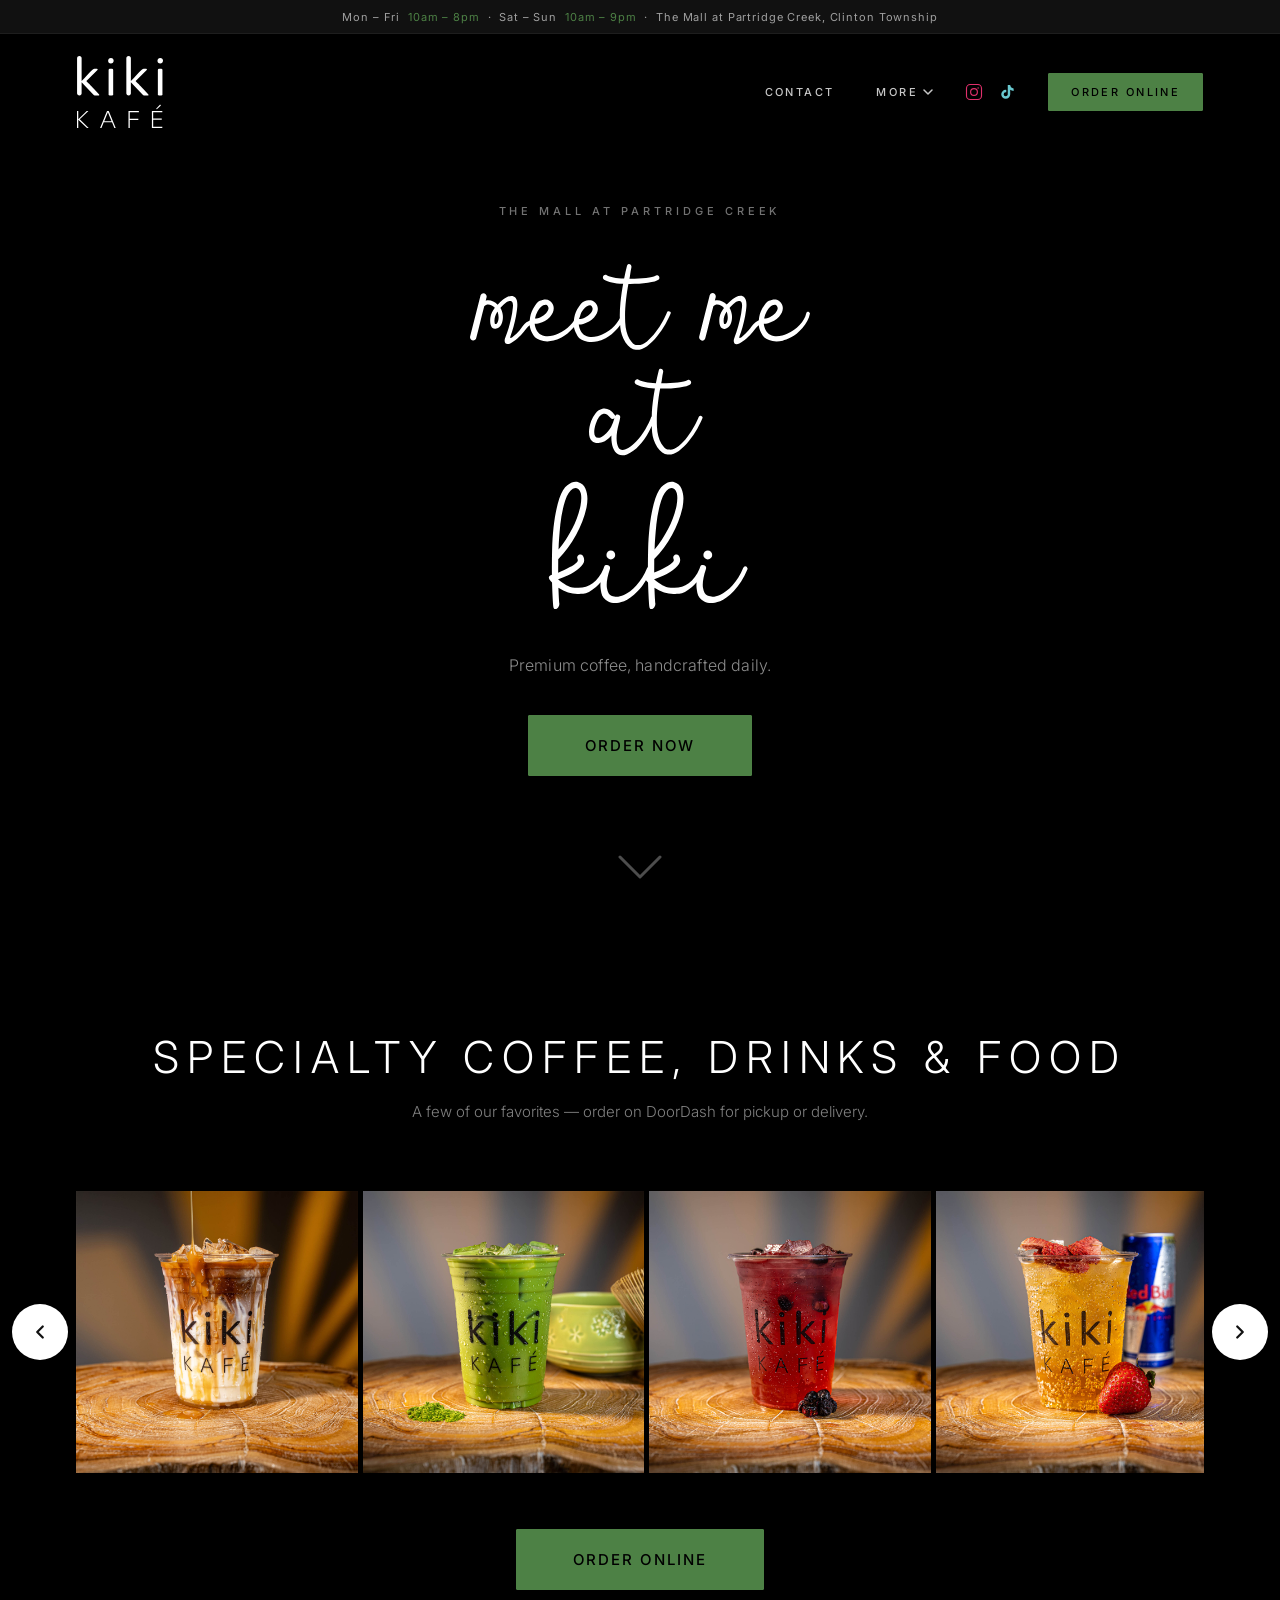
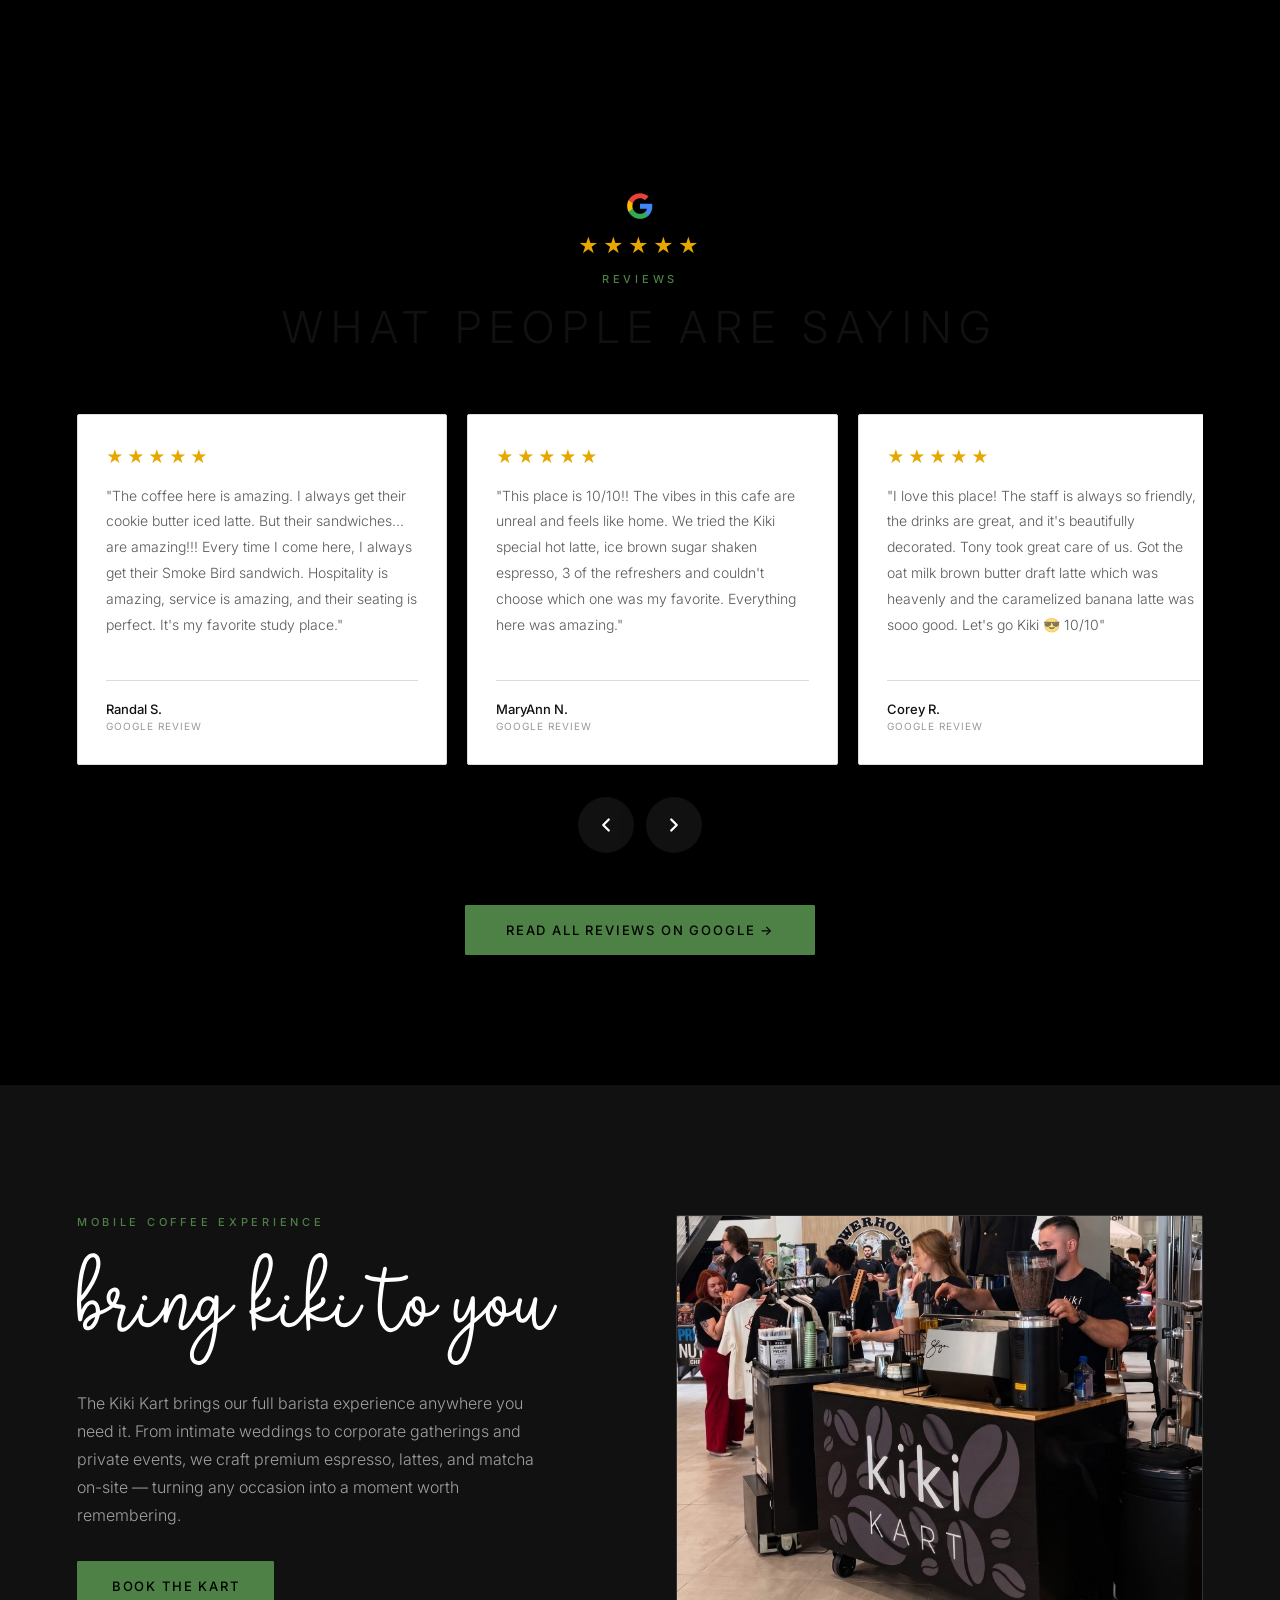
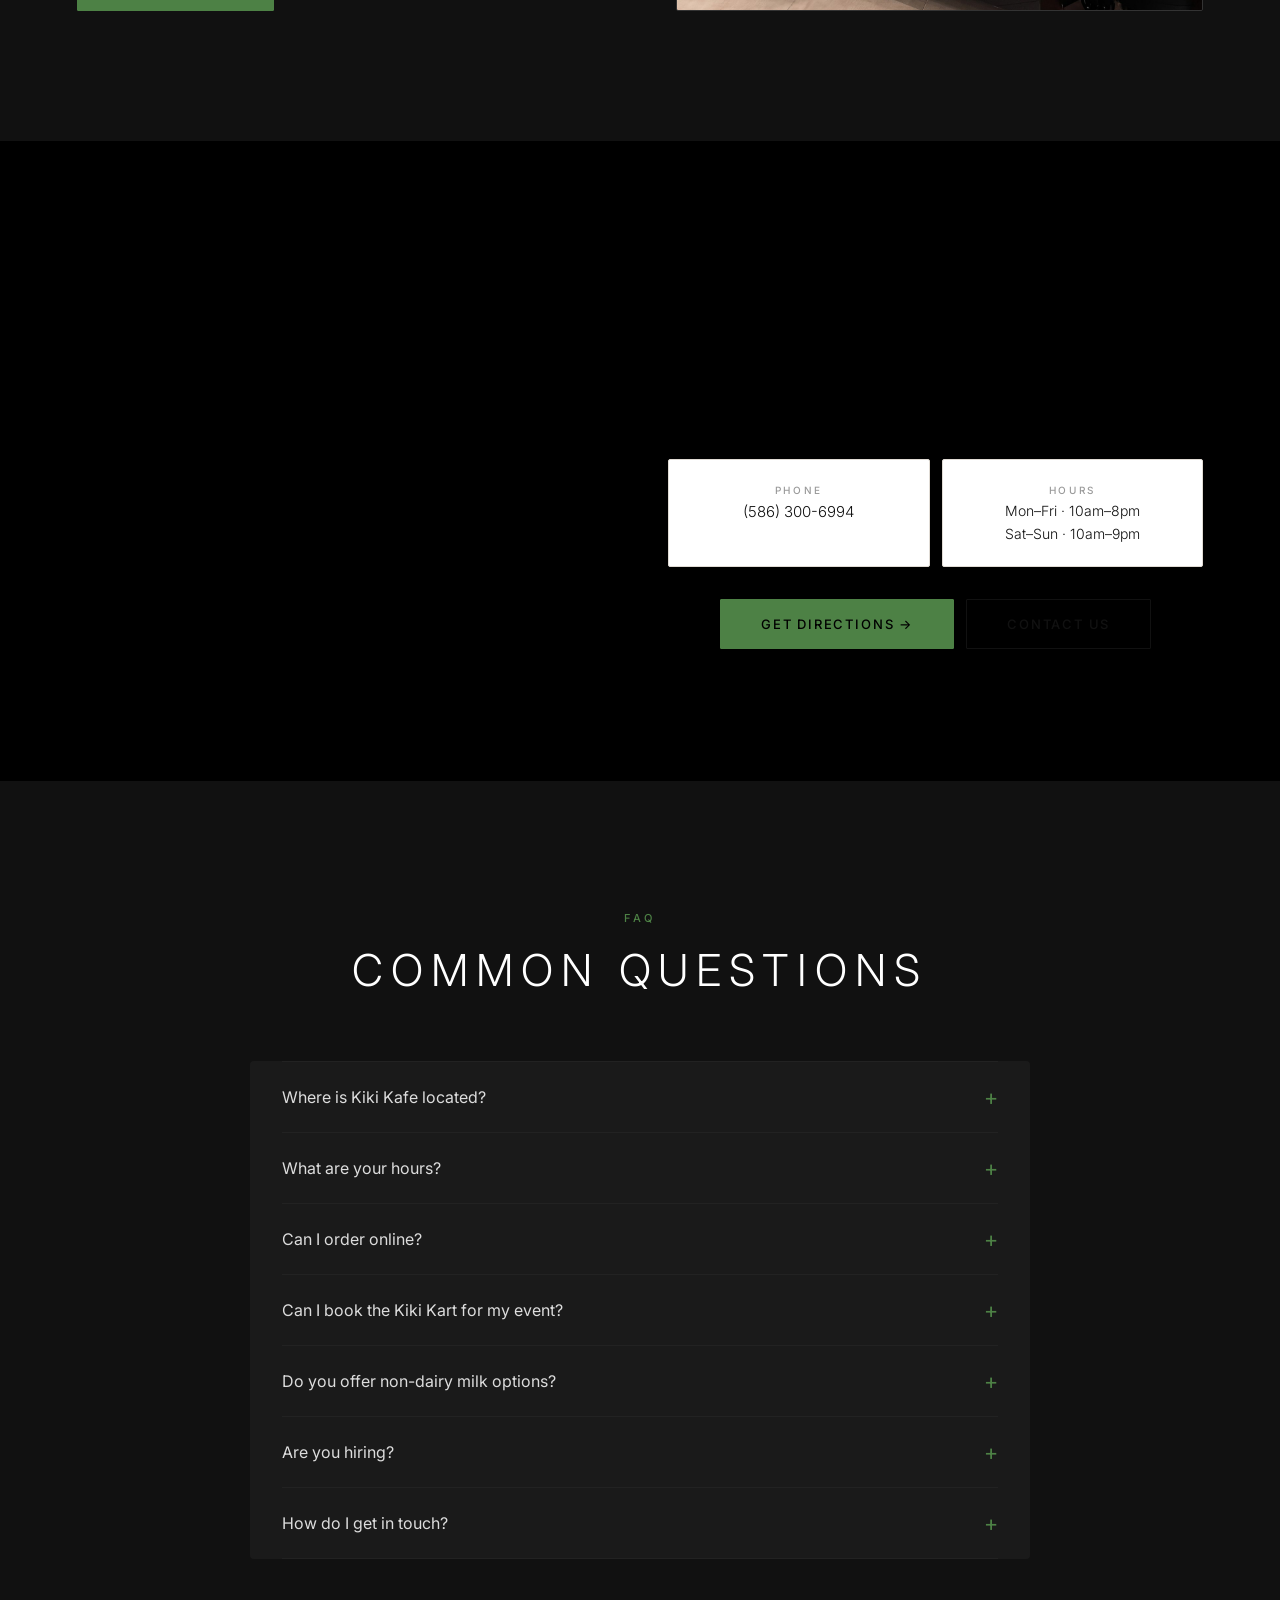
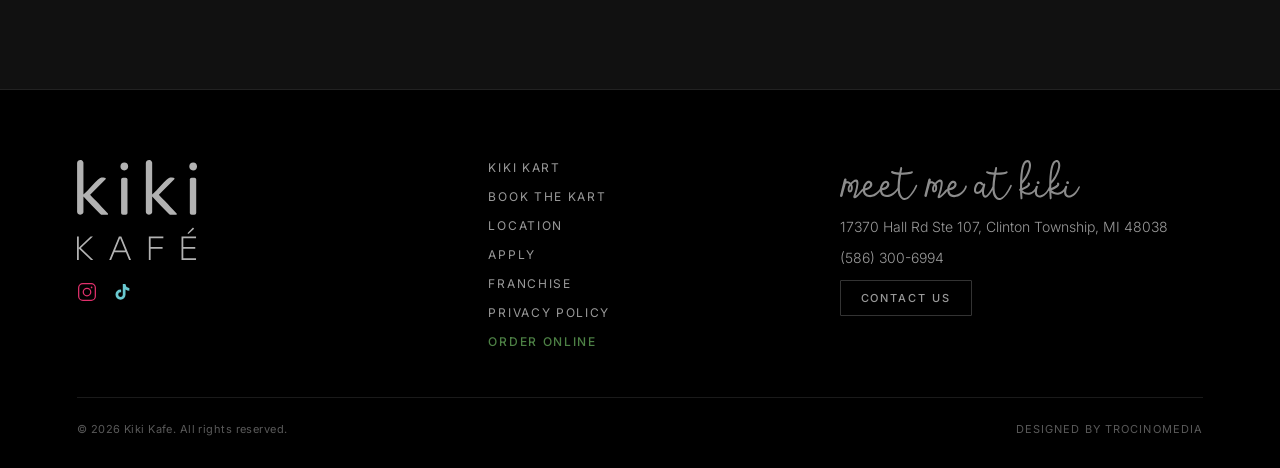
==== commit 509928ff: "Increase footer logo and Meet Me At Kiki size on all pages Logo: 72px -> 100px height Meet Me At Kik" ====
--- a/index.html
+++ b/index.html
@@ -451,7 +451,7 @@
 <footer style="border-top:1px solid #222; background:#000; padding:70px 6vw 32px;">
   <div data-grid="footer" style="max-width:1180px; margin:0 auto; display:grid; grid-template-columns:1.2fr 1fr 1.2fr; gap:48px;">
     <div style="display:flex; flex-direction:column; gap:18px; align-items:flex-start;">
-      <img src="uploads/Kiki-Logo.svg" alt="Kiki Kafe" style="height:72px; width:auto; filter:brightness(0) invert(1) opacity(.7);">
+      <img src="uploads/Kiki-Logo.svg" alt="Kiki Kafe" style="height:100px; width:auto; filter:brightness(0) invert(1) opacity(.7);">
       <div style="display:flex; gap:16px; margin-top:4px;">
         <a href="https://www.instagram.com/meetmeatkiki" target="_blank" rel="noopener" class="social-icon" aria-label="Instagram">
           <svg xmlns="http://www.w3.org/2000/svg" width="20" height="20" viewBox="0 0 24 24" fill="none" stroke="currentColor" stroke-width="1.5" stroke-linecap="round" stroke-linejoin="round"><rect x="2" y="2" width="20" height="20" rx="5"/><circle cx="12" cy="12" r="4.5"/><circle cx="17.5" cy="6.5" r="1" fill="currentColor" stroke="none"/></svg>
@@ -471,7 +471,7 @@
       <a href="https://www.doordash.com/en/store/kiki-kafe-clinton-township-35180447" target="_blank" rel="noopener" class="footer-order-link" style="text-decoration:none; font-size:12px; font-weight:500; letter-spacing:.14em; text-transform:uppercase; color:#4d8145;">Order Online</a>
     </div>
     <div style="display:flex; flex-direction:column; gap:10px;">
-      <img src="uploads/meet-me-at-kiki_one-line.svg" alt="Meet Me At Kiki" style="width:180px; height:auto; filter:brightness(0) invert(1) opacity(.55); margin-bottom:6px;">
+      <img src="uploads/meet-me-at-kiki_one-line.svg" alt="Meet Me At Kiki" style="width:240px; height:auto; filter:brightness(0) invert(1) opacity(.55); margin-bottom:6px;">
       <span style="font-weight:300; font-size:14px; line-height:1.6; color:rgba(255,255,255,.6);">17370 Hall Rd Ste 107, Clinton Township, MI 48038</span>
       <a href="tel:+15863006994" style="text-decoration:none; font-weight:300; font-size:14px; color:rgba(255,255,255,.6);">(586) 300-6994</a>
       <button onclick="document.getElementById('contact-modal').style.display='flex'; document.body.style.overflow='hidden';" class="btn-footer-contact" style="font-family:'Inter',sans-serif; font-weight:500; font-size:11px; letter-spacing:.18em; text-transform:uppercase; padding:10px 20px; border:1px solid rgba(255,255,255,.2); border-radius:1px; color:rgba(255,255,255,.6); background:transparent; cursor:pointer; align-self:flex-start; margin-top:4px;">Contact Us</button>
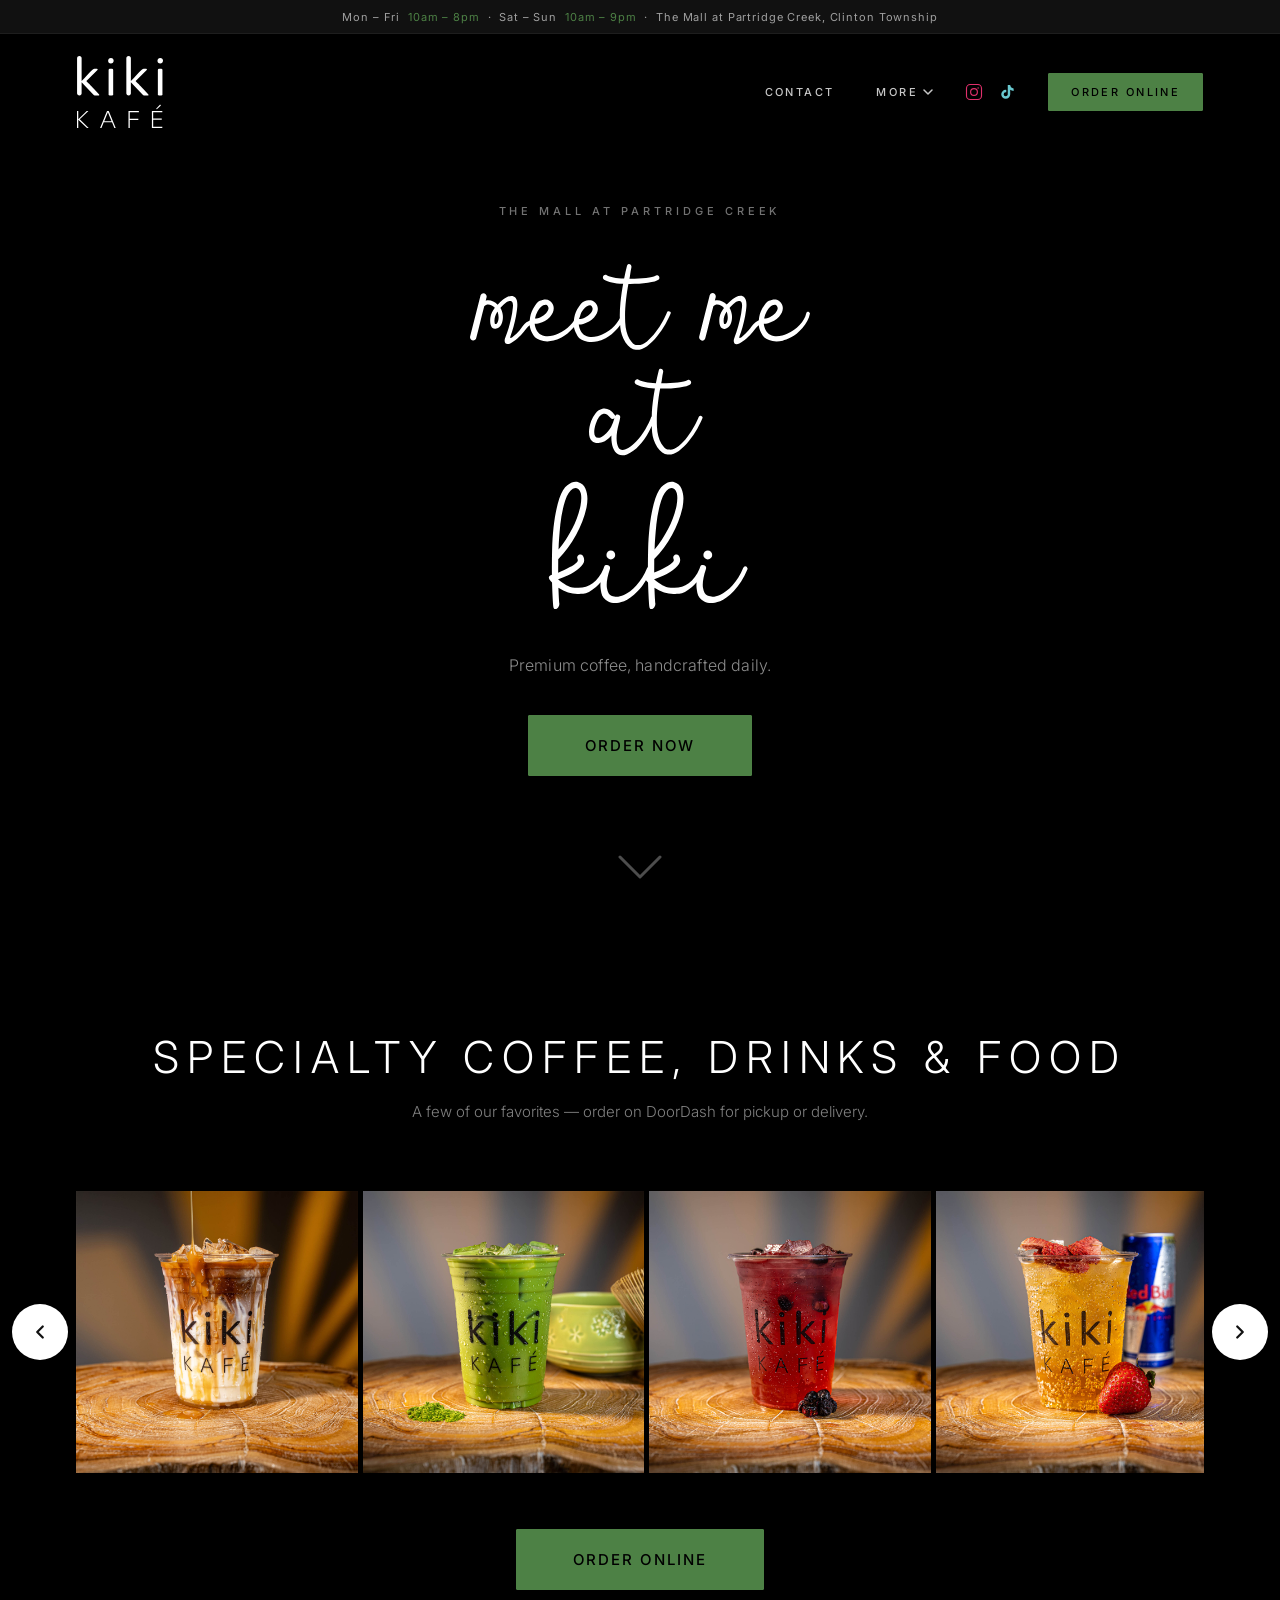
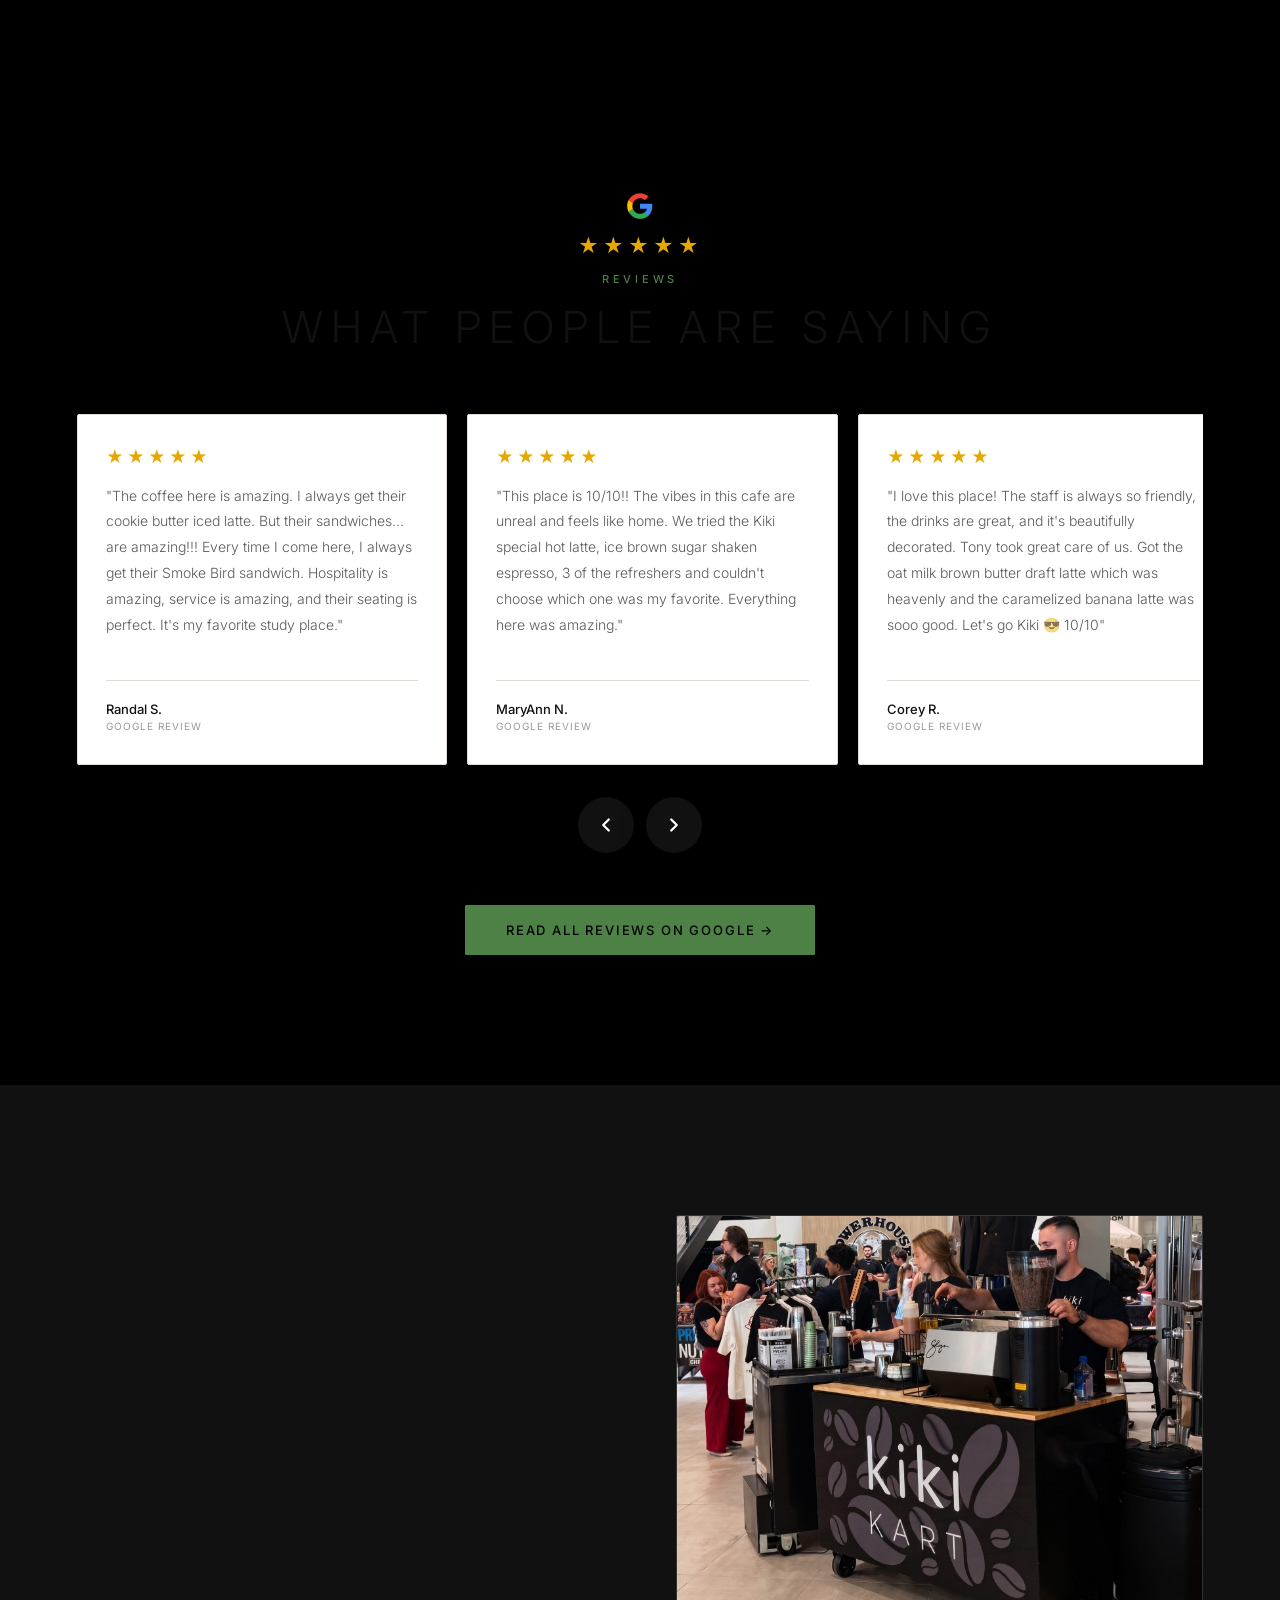
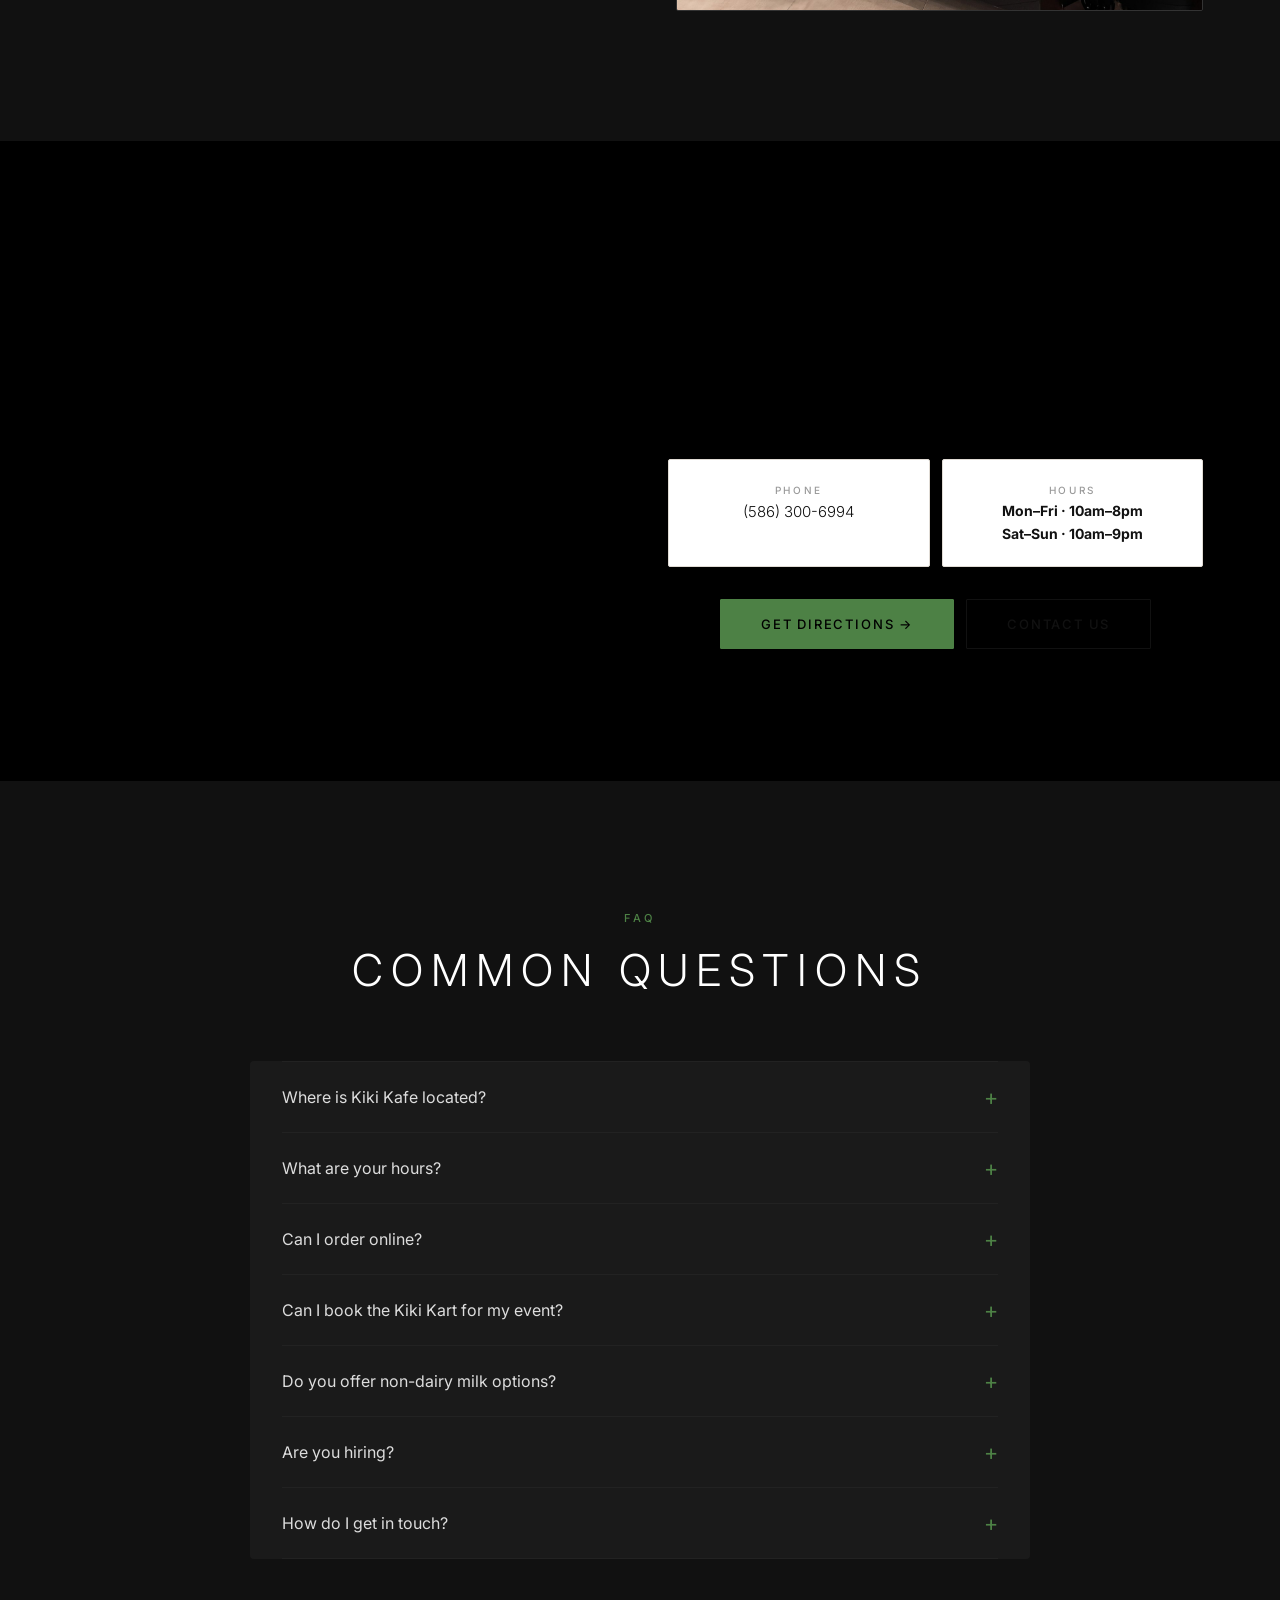
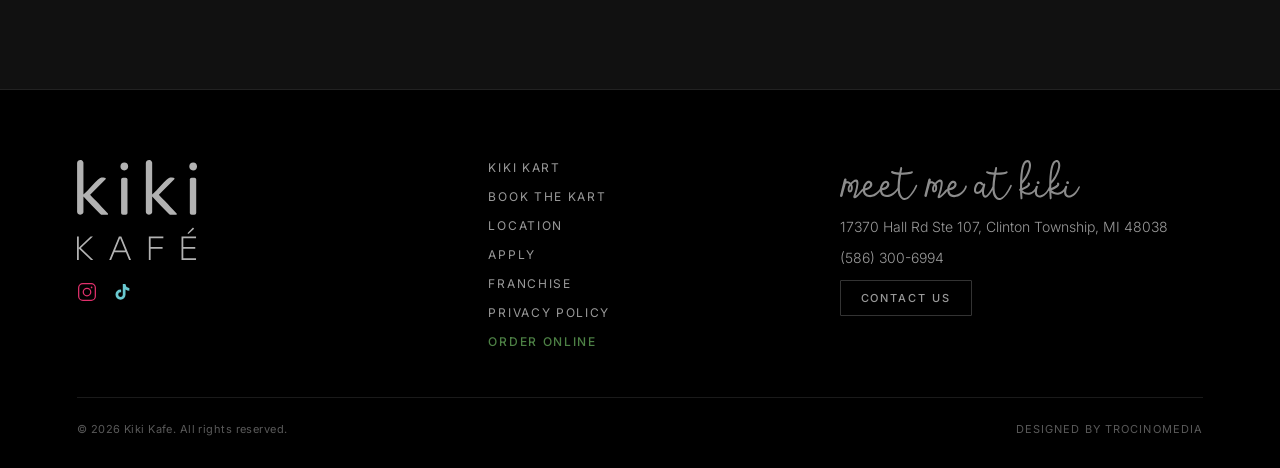
==== commit 49f1a4ce: "Make hours bold in location section Co-Authored-By: Claude Sonnet 4.6 <noreply@anthropic.com>" ====
--- a/index.html
+++ b/index.html
@@ -349,8 +349,8 @@
         </div>
         <div style="background:#fff; border:1px solid #e0dbd4; border-radius:2px; padding:24px 20px; display:flex; flex-direction:column; gap:6px;">
           <span style="font-size:10px; font-weight:500; letter-spacing:.26em; text-transform:uppercase; color:rgba(0,0,0,.4);">Hours</span>
-          <span style="font-weight:300; font-size:14px; color:#111;">Mon–Fri · 10am–8pm</span>
-          <span style="font-weight:300; font-size:14px; color:#111;">Sat–Sun · 10am–9pm</span>
+          <span style="font-weight:700; font-size:14px; color:#111;">Mon–Fri · 10am–8pm</span>
+          <span style="font-weight:700; font-size:14px; color:#111;">Sat–Sun · 10am–9pm</span>
         </div>
       </div>
 
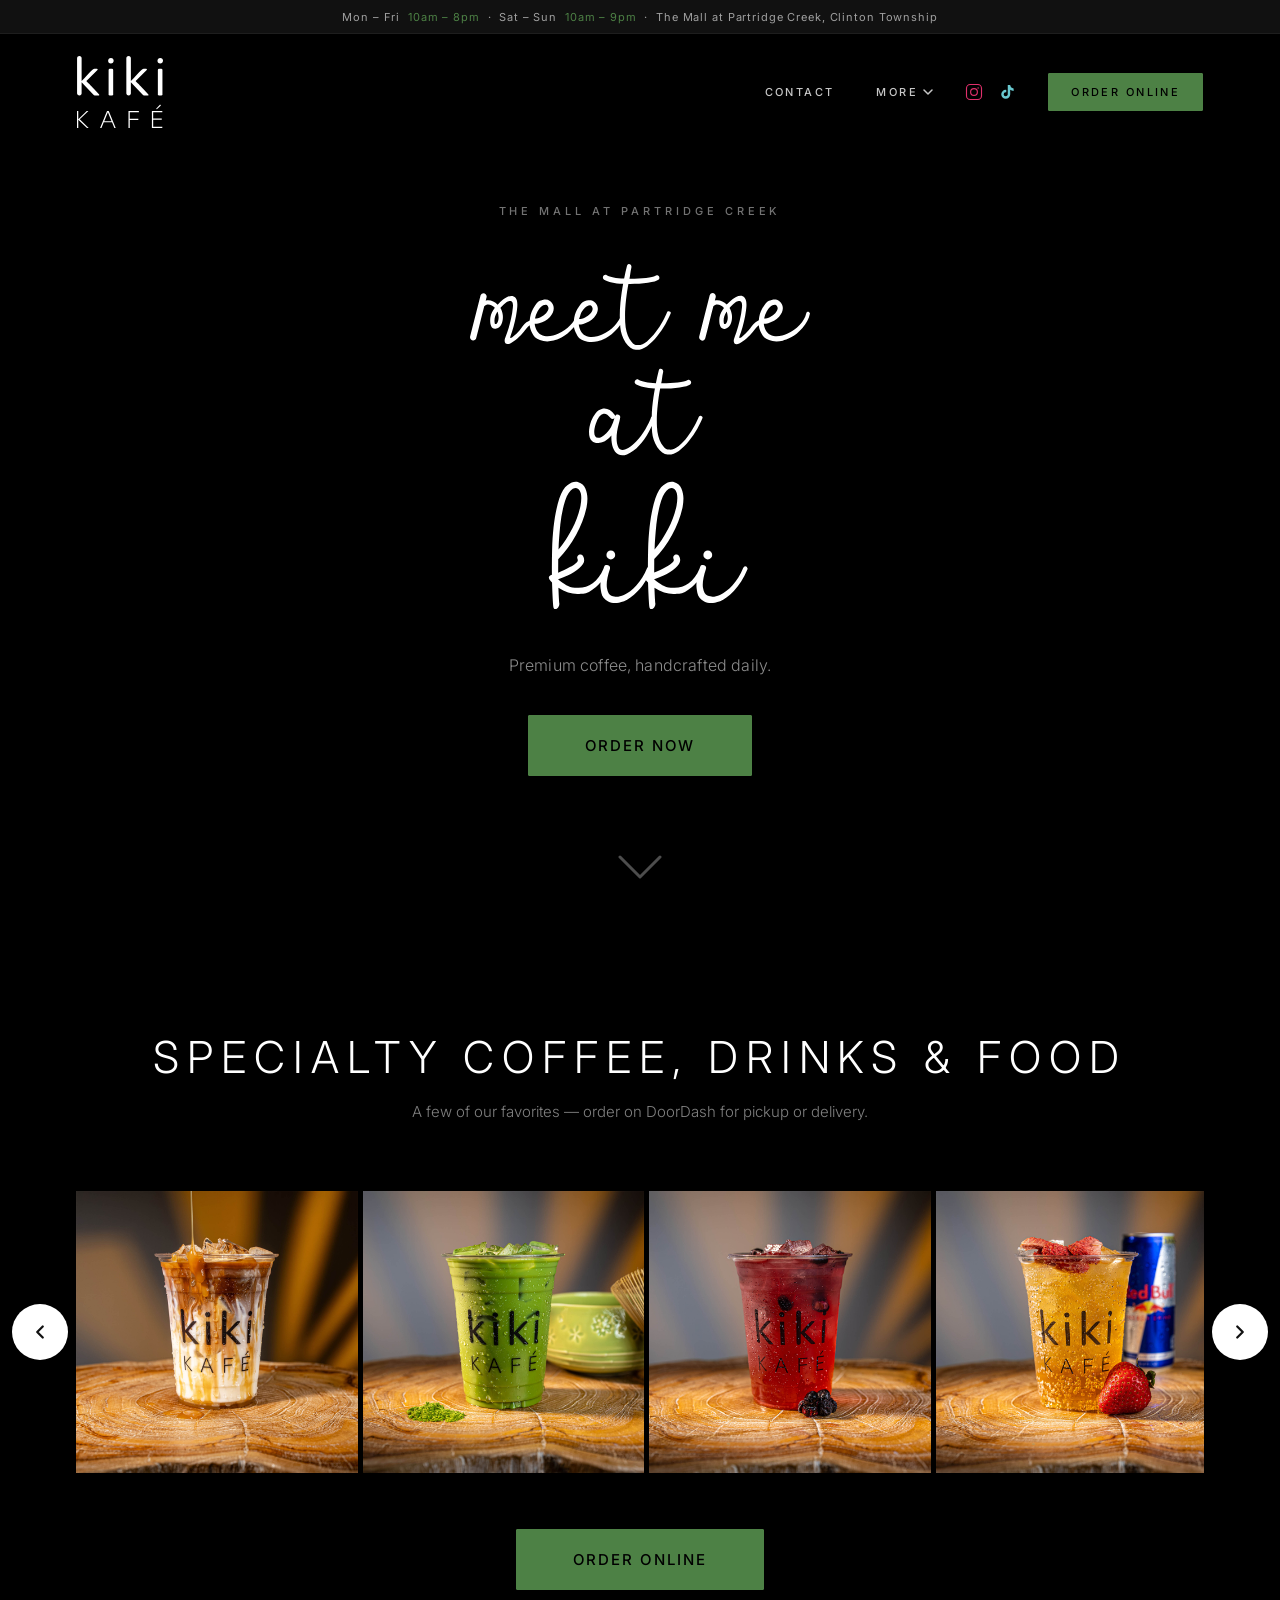
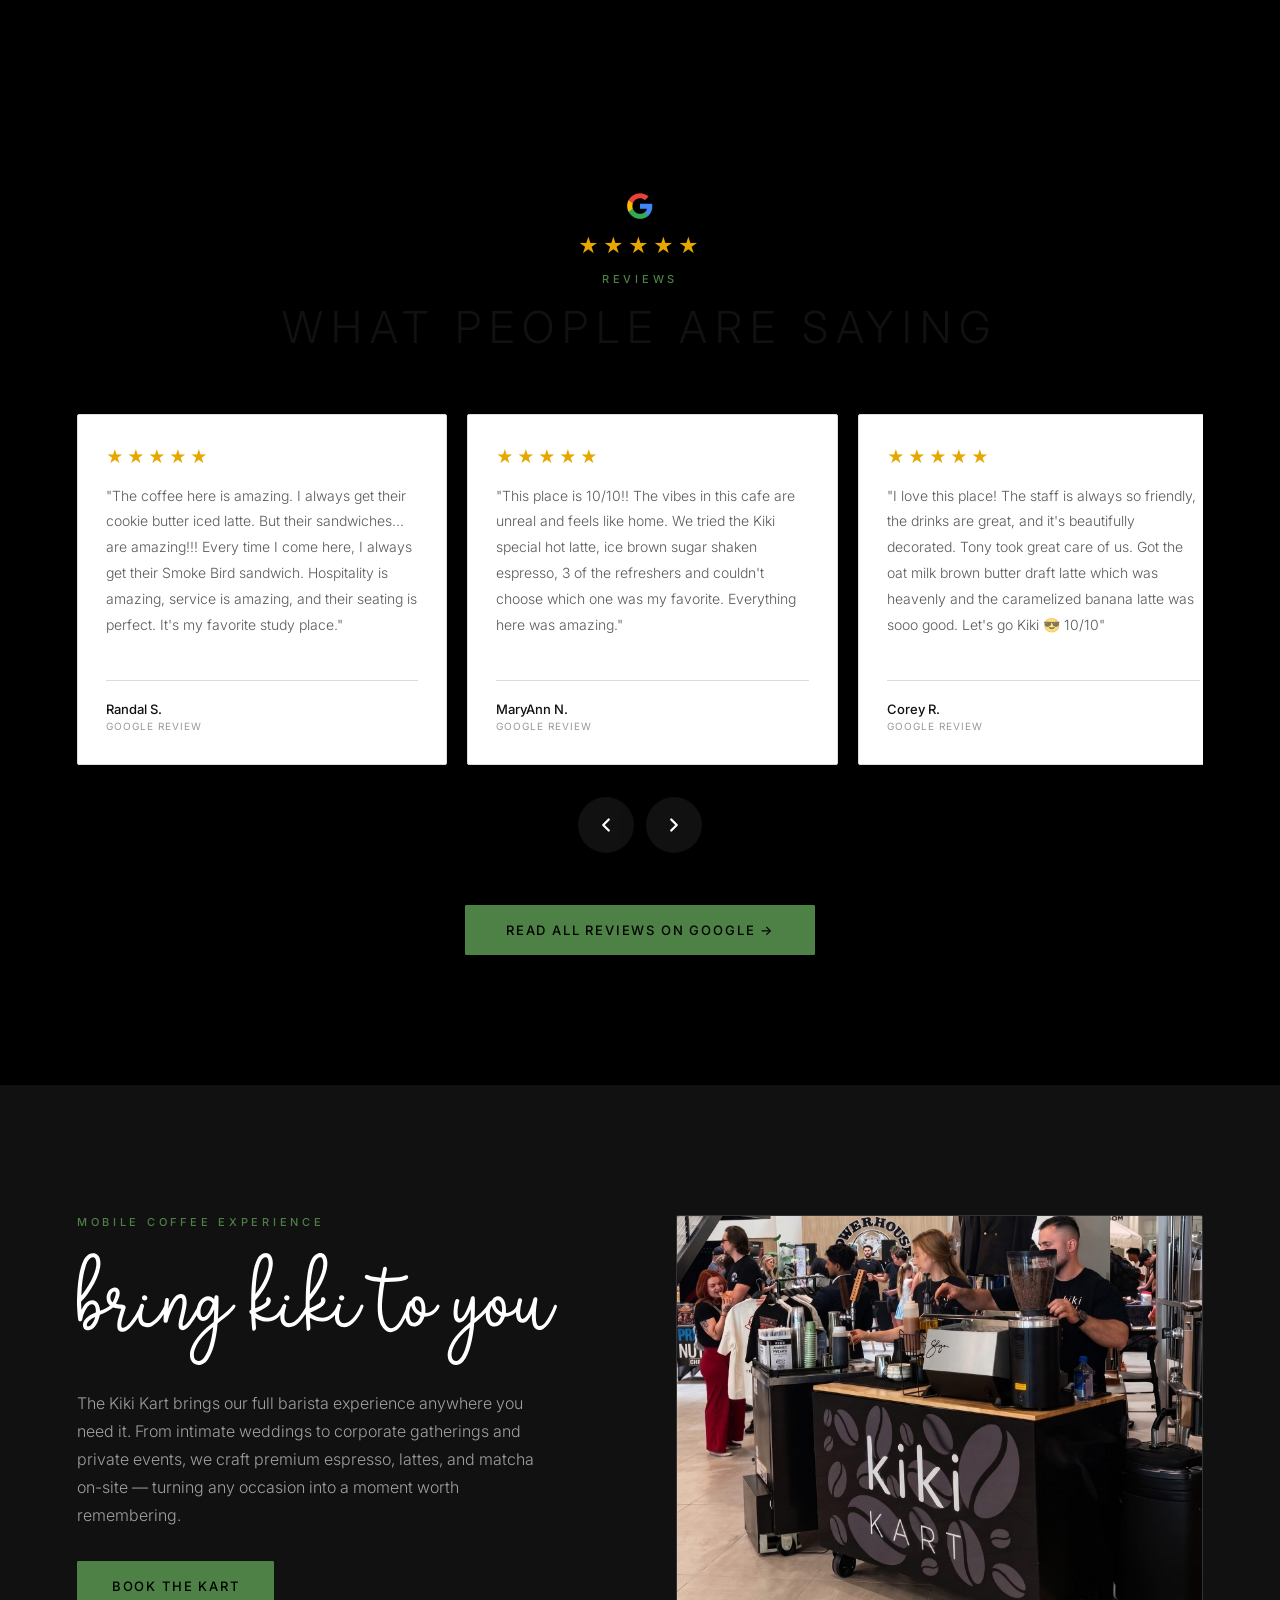
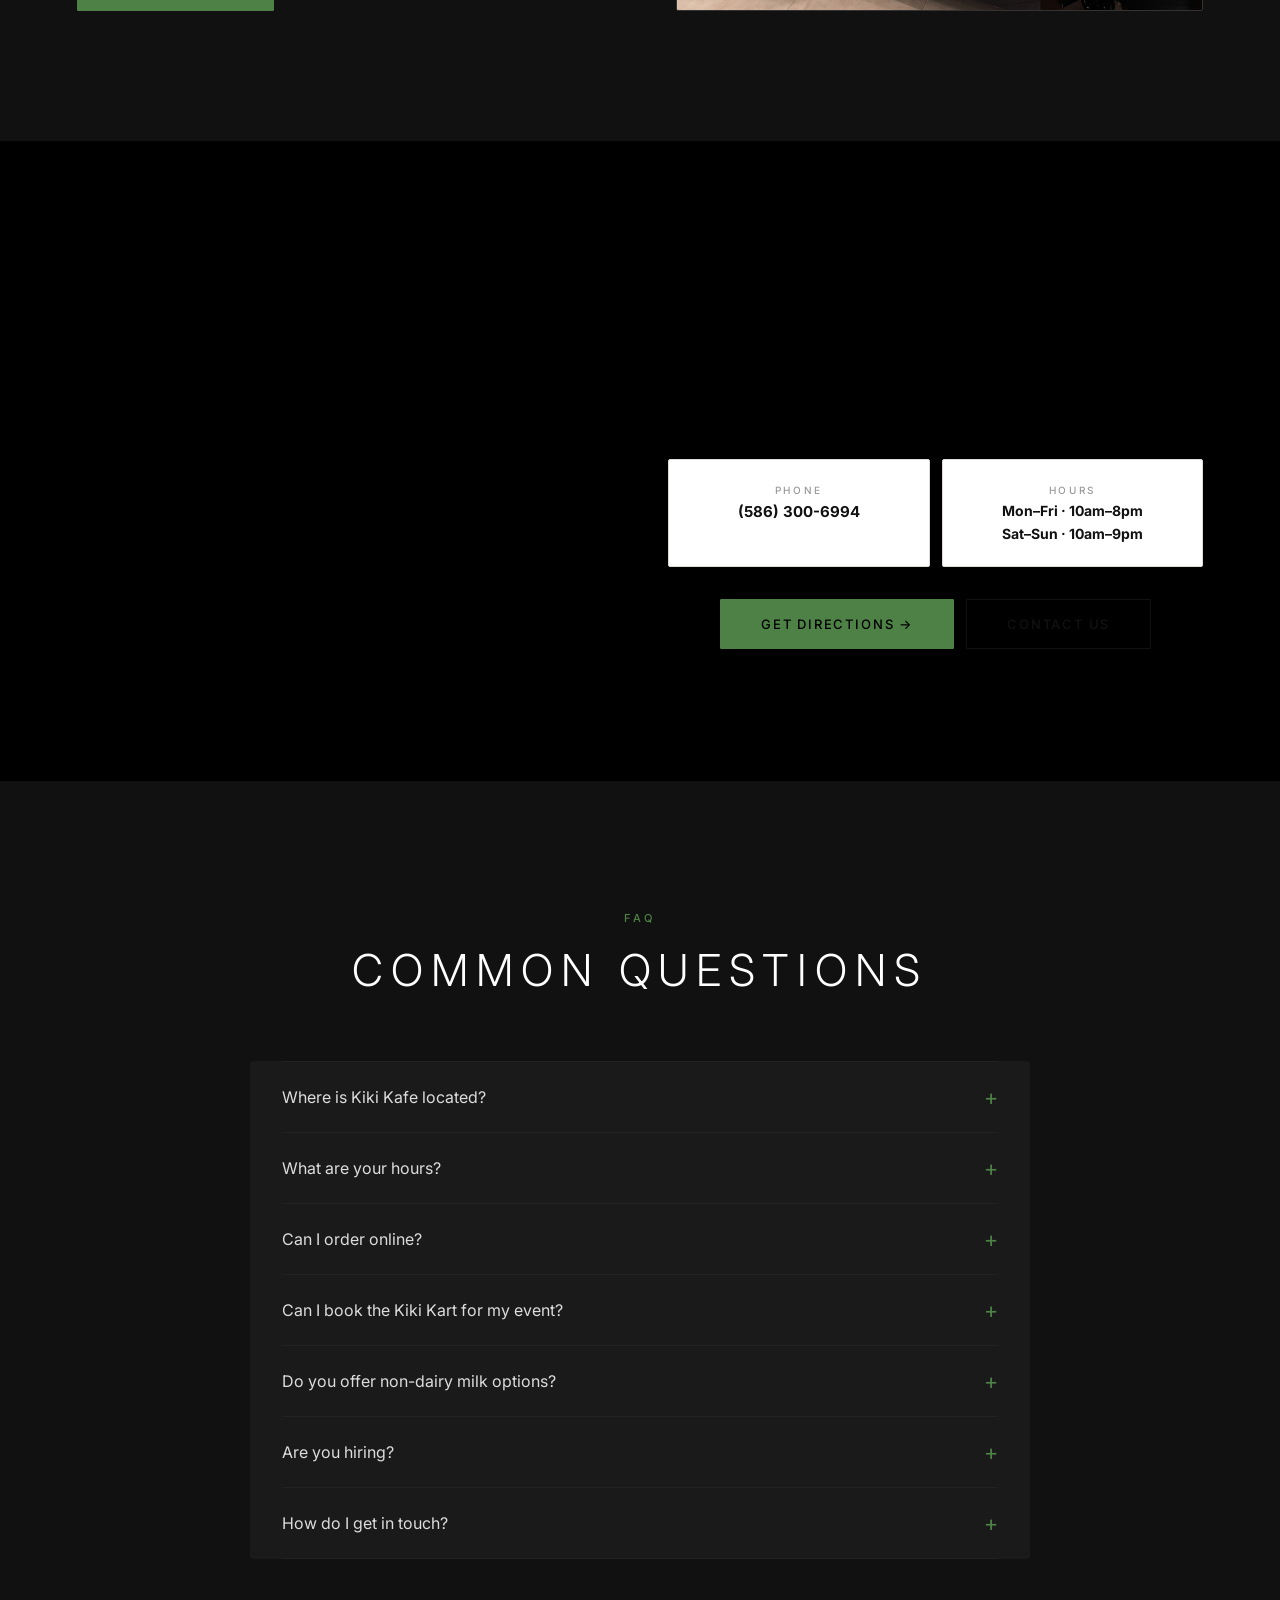
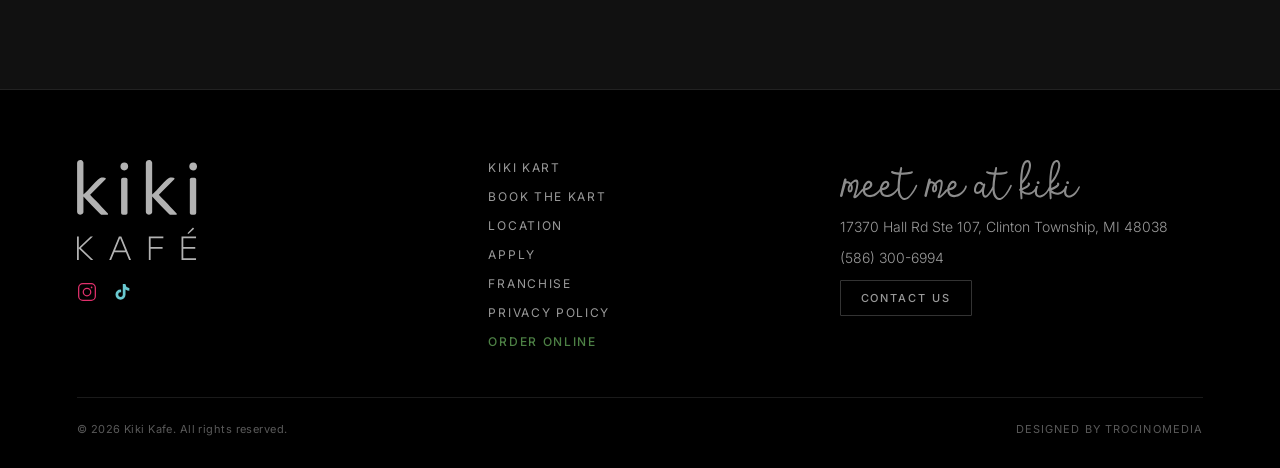
==== commit 05abb23b: "Make phone number bold in location section Co-Authored-By: Claude Sonnet 4.6 <noreply@anthropic.com>" ====
--- a/index.html
+++ b/index.html
@@ -345,7 +345,7 @@
       <div data-grid="location-info" style="display:grid; grid-template-columns:1fr 1fr; gap:12px; width:100%;">
         <div style="background:#fff; border:1px solid #e0dbd4; border-radius:2px; padding:24px 20px; display:flex; flex-direction:column; gap:6px;">
           <span style="font-size:10px; font-weight:500; letter-spacing:.26em; text-transform:uppercase; color:rgba(0,0,0,.4);">Phone</span>
-          <a href="tel:+15863006994" style="text-decoration:none; font-weight:300; font-size:15px; color:#111;">(586) 300-6994</a>
+          <a href="tel:+15863006994" style="text-decoration:none; font-weight:700; font-size:15px; color:#111;">(586) 300-6994</a>
         </div>
         <div style="background:#fff; border:1px solid #e0dbd4; border-radius:2px; padding:24px 20px; display:flex; flex-direction:column; gap:6px;">
           <span style="font-size:10px; font-weight:500; letter-spacing:.26em; text-transform:uppercase; color:rgba(0,0,0,.4);">Hours</span>
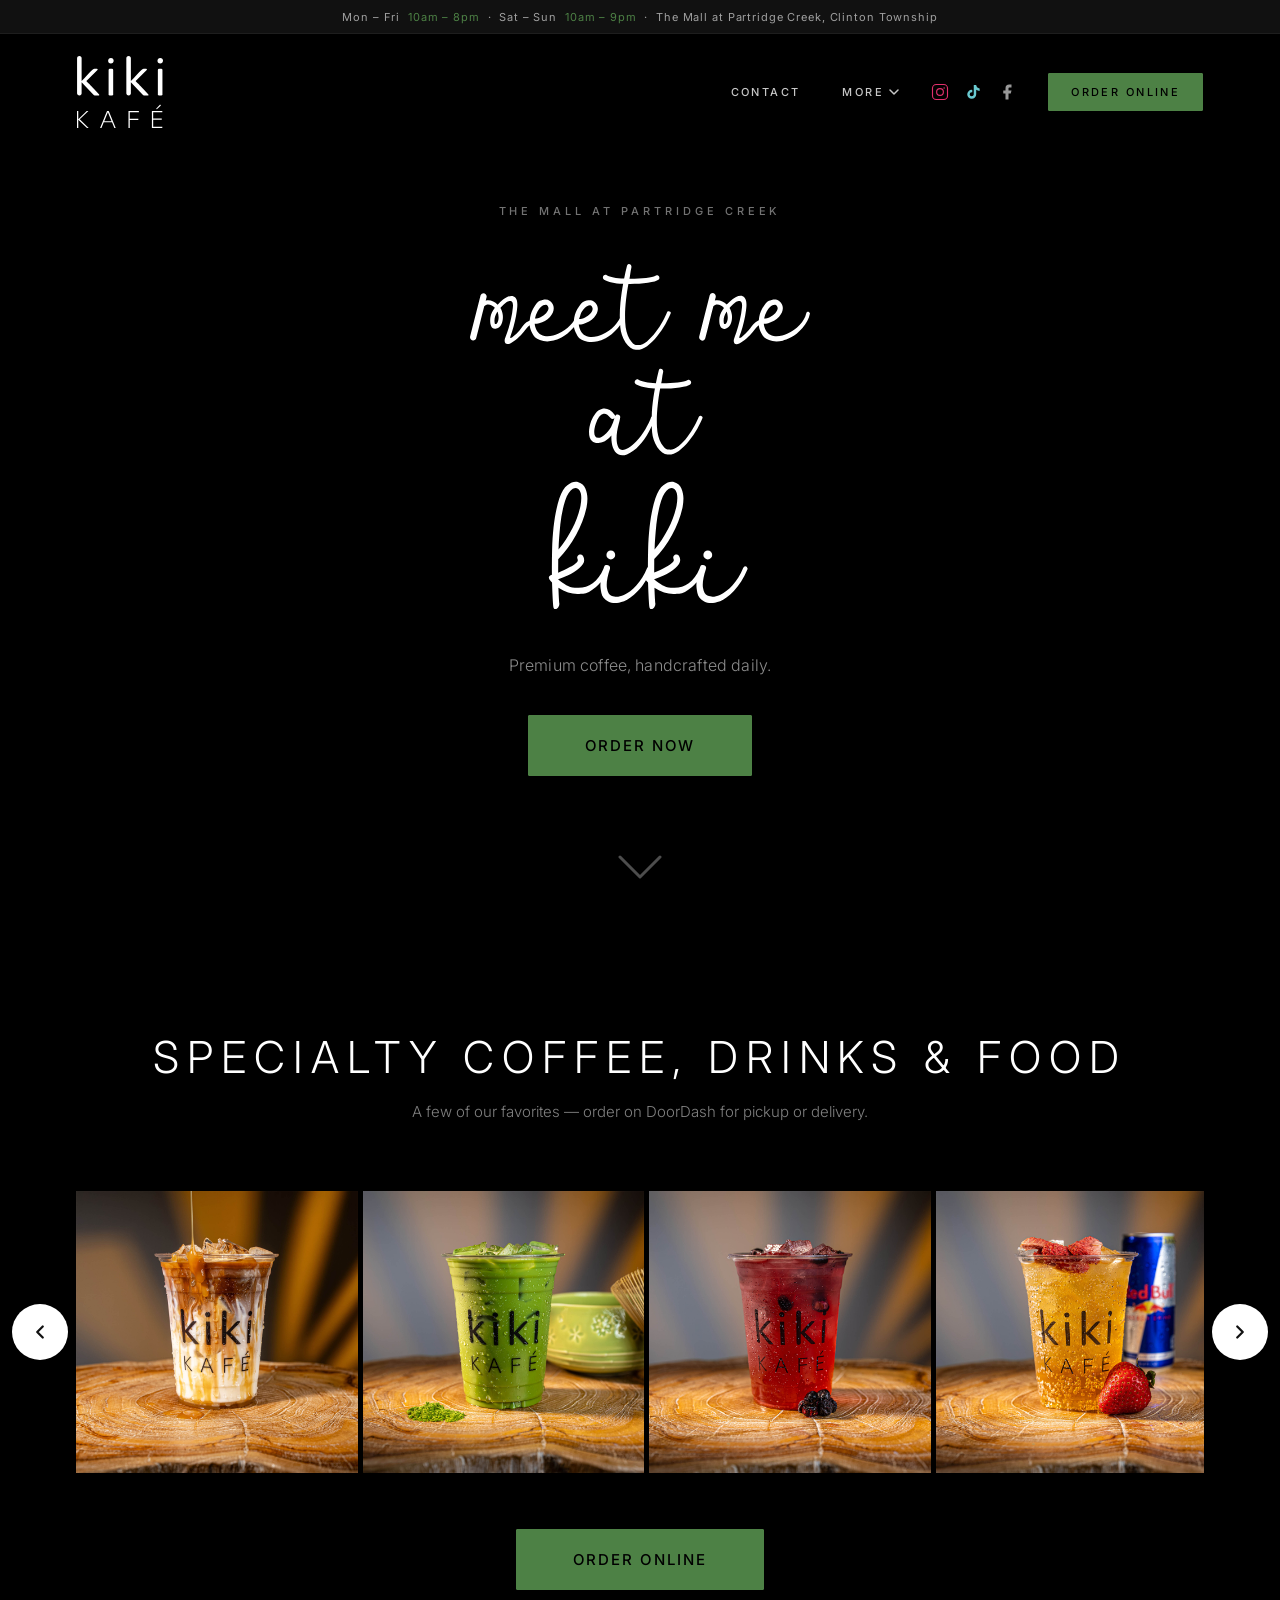
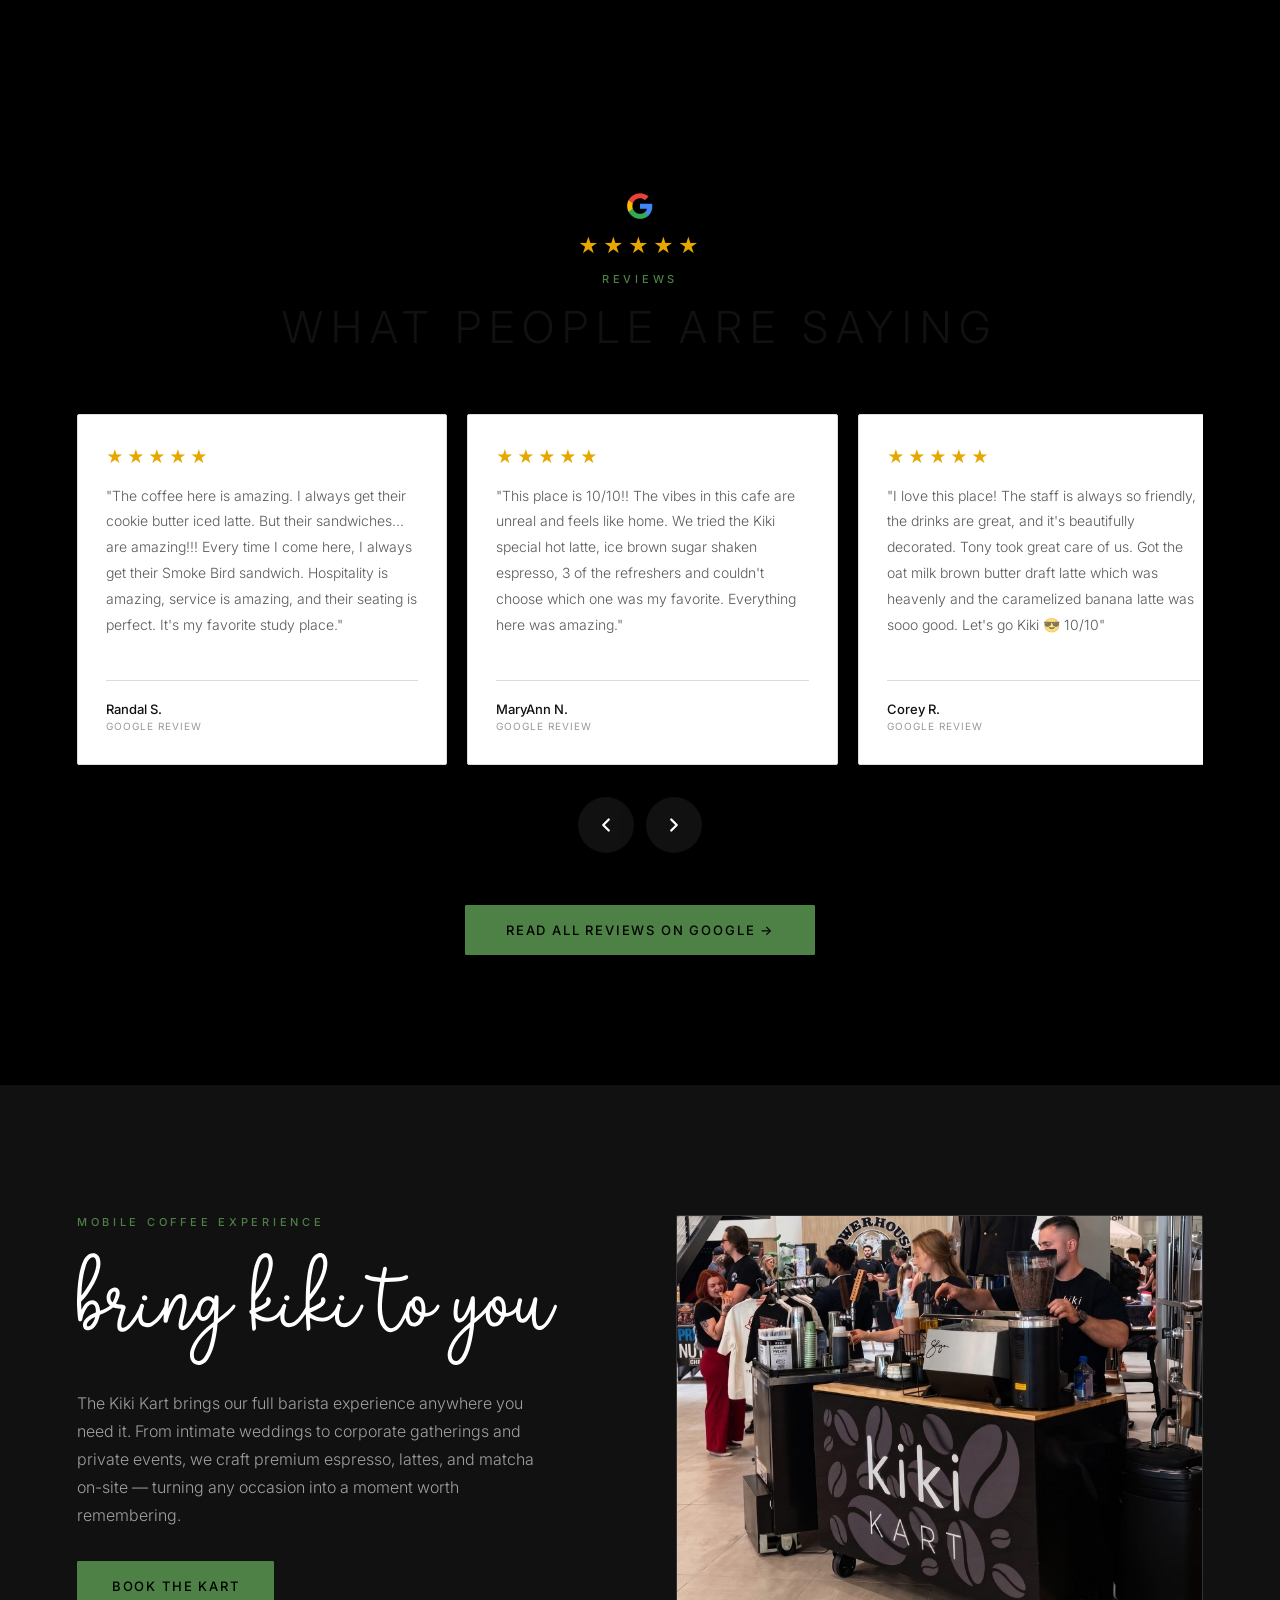
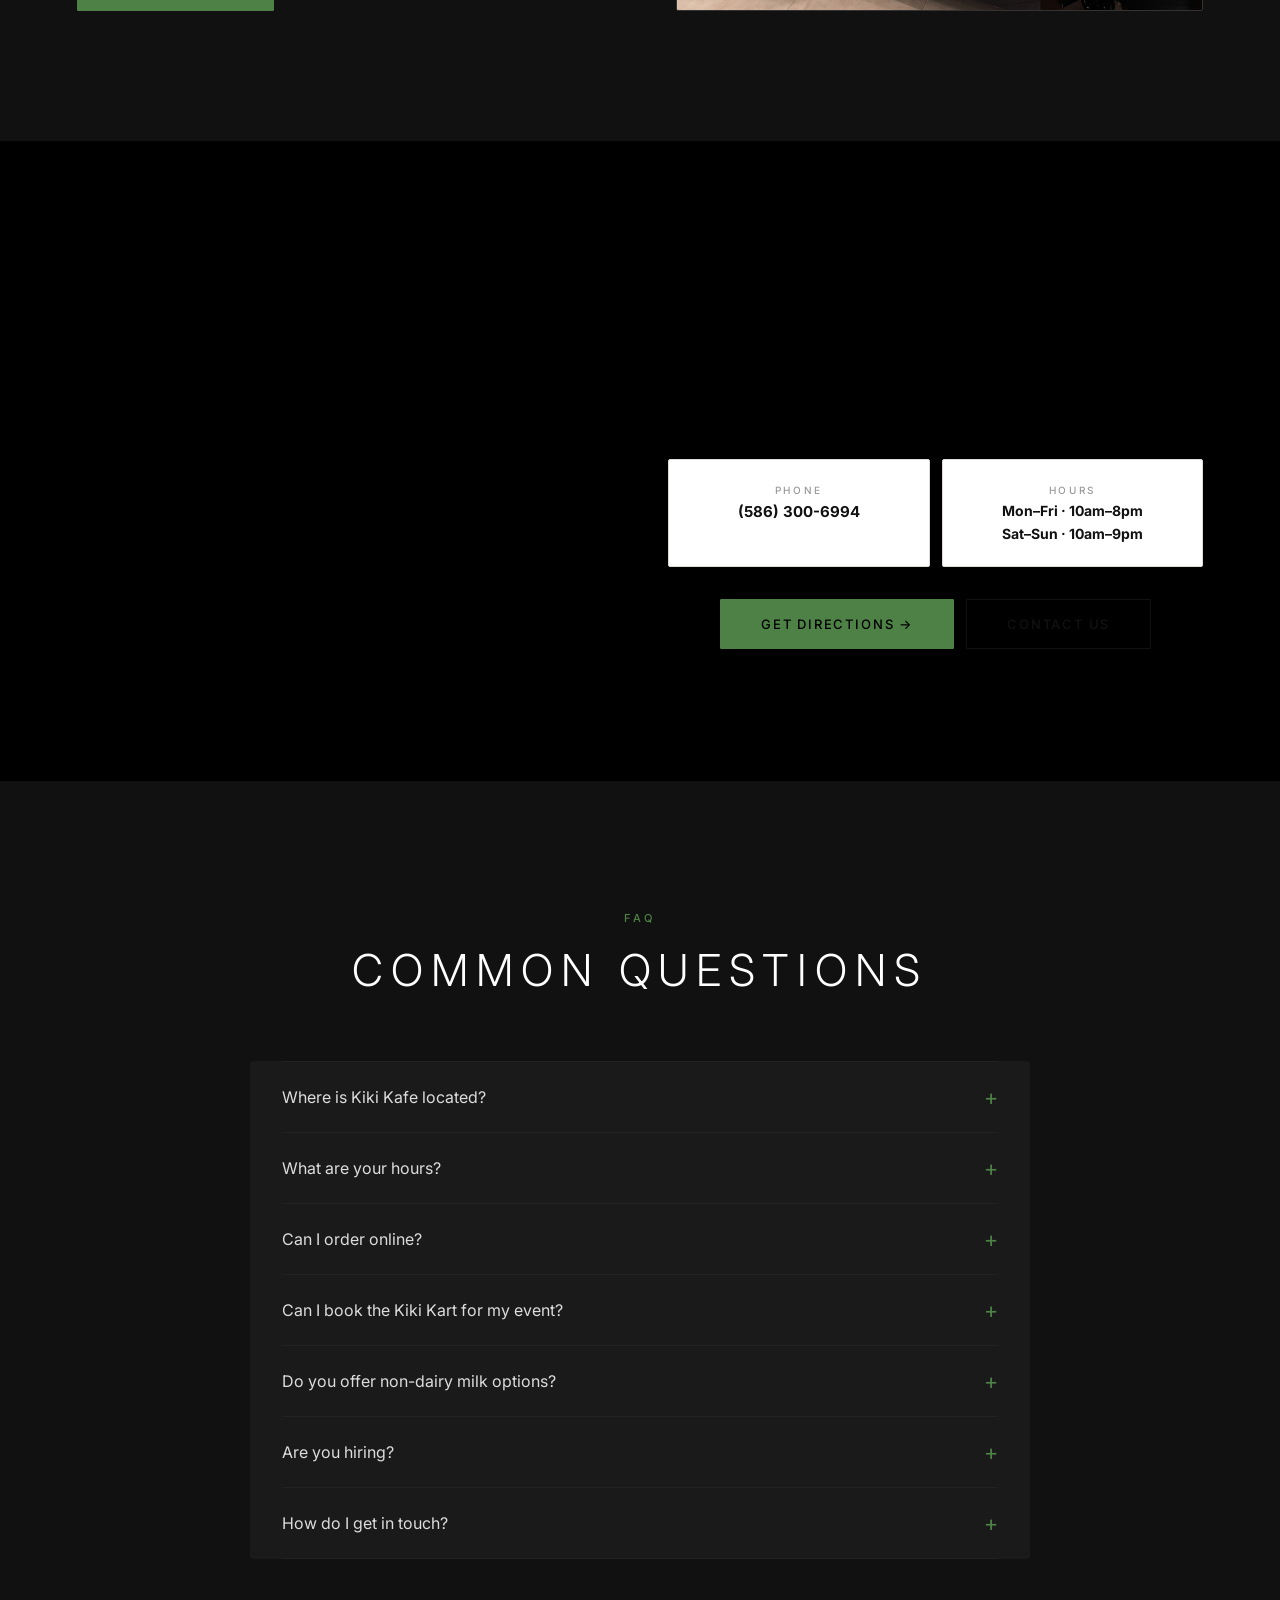
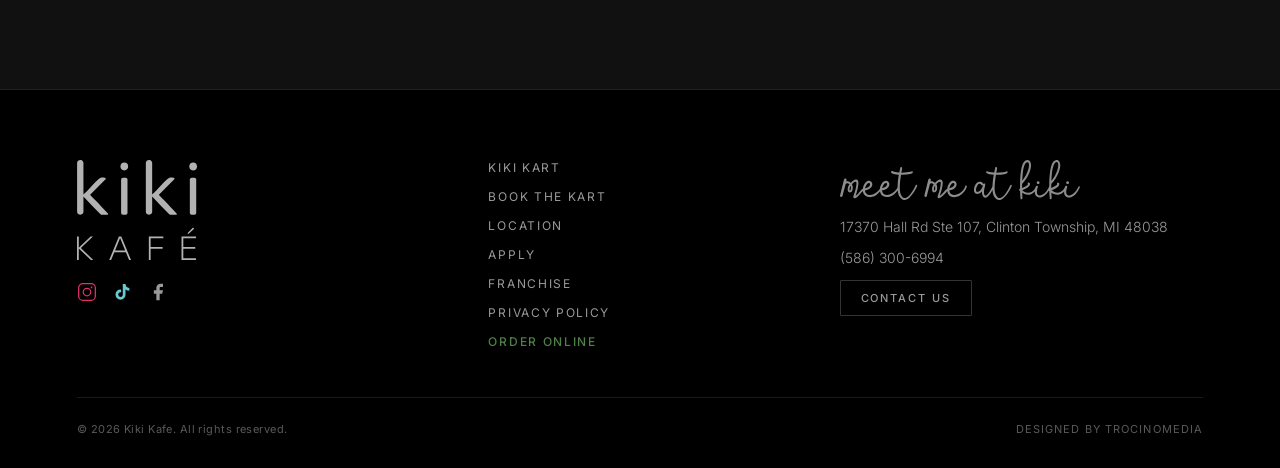
==== commit 32f44b1f: "Add Facebook social icon to all pages (header, footer, mobile menu) Co-Authored-By: Claude Sonnet 4." ====
--- a/index.html
+++ b/index.html
@@ -99,6 +99,9 @@
       <a href="https://www.tiktok.com/@meetmeatkiki" target="_blank" rel="noopener" class="social-icon" aria-label="TikTok">
         <svg xmlns="http://www.w3.org/2000/svg" width="17" height="18" viewBox="0 0 24 24" fill="currentColor"><path d="M19.59 6.69a4.83 4.83 0 01-3.77-4.25V2h-3.45v13.67a2.89 2.89 0 01-2.88 2.5 2.89 2.89 0 01-2.89-2.89 2.89 2.89 0 012.89-2.89c.28 0 .54.04.79.1V9.01a6.27 6.27 0 00-.79-.05 6.34 6.34 0 00-6.34 6.34 6.34 6.34 0 006.34 6.34 6.34 6.34 0 006.33-6.34V8.89a8.27 8.27 0 004.84 1.54V6.97a4.85 4.85 0 01-1.07-.28z"/></svg>
       </a>
+      <a href="https://www.facebook.com/profile.php?id=61591747330478" target="_blank" rel="noopener" class="social-icon" aria-label="Facebook">
+        <svg xmlns="http://www.w3.org/2000/svg" width="18" height="18" viewBox="0 0 24 24" fill="currentColor"><path d="M18 2h-3a5 5 0 0 0-5 5v3H7v4h3v8h4v-8h3l1-4h-4V7a1 1 0 0 1 1-1h3z"/></svg>
+      </a>
     </div>
     <a href="https://www.doordash.com/en/store/kiki-kafe-clinton-township-35180447" target="_blank" rel="noopener" class="btn-order" style="text-decoration:none; font-size:11px; font-weight:500; letter-spacing:.22em; text-transform:uppercase; padding:11px 22px; border:1px solid #4d8145; border-radius:1px; white-space:nowrap;">Order&nbsp;Online</a>
     <button class="hamburger" id="hamburger-btn" aria-label="Open menu"><span></span><span></span><span></span></button>
@@ -439,7 +442,7 @@
           <span class="faq-icon" style="font-size:22px; color:#4d8145; line-height:1;">+</span>
         </div>
         <div class="faq-answer">
-          <p style="margin:0; padding-top:14px; font-weight:300; font-size:15px; line-height:1.7; color:rgba(255,255,255,.6);">Call us at <a href="tel:+15863006994" style="color:#4d8145; text-decoration:none;">(586) 300-6994</a> or stop in and say hi.</p>
+          <p style="margin:0; padding-top:14px; font-weight:300; font-size:15px; line-height:1.7; color:rgba(255,255,255,.6);">Call us at <a href="tel:+15863006994" style="color:#4d8145; text-decoration:none;">(586) 300-6994</a>, stop in and say hi, or <button onclick="document.getElementById('contact-modal').style.display='flex'; document.body.style.overflow='hidden';" style="background:none; border:none; padding:0; font-family:inherit; font-size:inherit; font-weight:inherit; color:#4d8145; cursor:pointer; text-decoration:underline;">send us a message</button>.</p>
         </div>
       </div>
 
@@ -458,6 +461,9 @@
         </a>
         <a href="https://www.tiktok.com/@meetmeatkiki" target="_blank" rel="noopener" class="social-icon" aria-label="TikTok">
           <svg xmlns="http://www.w3.org/2000/svg" width="19" height="20" viewBox="0 0 24 24" fill="currentColor"><path d="M19.59 6.69a4.83 4.83 0 01-3.77-4.25V2h-3.45v13.67a2.89 2.89 0 01-2.88 2.5 2.89 2.89 0 01-2.89-2.89 2.89 2.89 0 012.89-2.89c.28 0 .54.04.79.1V9.01a6.27 6.27 0 00-.79-.05 6.34 6.34 0 00-6.34 6.34 6.34 6.34 0 006.34 6.34 6.34 6.34 0 006.33-6.34V8.89a8.27 8.27 0 004.84 1.54V6.97a4.85 4.85 0 01-1.07-.28z"/></svg>
+        </a>
+        <a href="https://www.facebook.com/profile.php?id=61591747330478" target="_blank" rel="noopener" class="social-icon" aria-label="Facebook">
+          <svg xmlns="http://www.w3.org/2000/svg" width="20" height="20" viewBox="0 0 24 24" fill="currentColor"><path d="M18 2h-3a5 5 0 0 0-5 5v3H7v4h3v8h4v-8h3l1-4h-4V7a1 1 0 0 1 1-1h3z"/></svg>
         </a>
       </div>
     </div>
@@ -544,6 +550,9 @@
       </a>
       <a href="https://www.tiktok.com/@meetmeatkiki" target="_blank" rel="noopener" class="social-icon" aria-label="TikTok" style="width:46px; height:46px; border:1px solid #2a2a2a; border-radius:2px; display:flex; align-items:center; justify-content:center;">
         <svg xmlns="http://www.w3.org/2000/svg" width="19" height="20" viewBox="0 0 24 24" fill="currentColor"><path d="M19.59 6.69a4.83 4.83 0 01-3.77-4.25V2h-3.45v13.67a2.89 2.89 0 01-2.88 2.5 2.89 2.89 0 01-2.89-2.89 2.89 2.89 0 012.89-2.89c.28 0 .54.04.79.1V9.01a6.27 6.27 0 00-.79-.05 6.34 6.34 0 00-6.34 6.34 6.34 6.34 0 006.34 6.34 6.34 6.34 0 006.33-6.34V8.89a8.27 8.27 0 004.84 1.54V6.97a4.85 4.85 0 01-1.07-.28z"/></svg>
+      </a>
+      <a href="https://www.facebook.com/profile.php?id=61591747330478" target="_blank" rel="noopener" class="social-icon" aria-label="Facebook" style="width:46px; height:46px; border:1px solid #2a2a2a; border-radius:2px; display:flex; align-items:center; justify-content:center;">
+        <svg xmlns="http://www.w3.org/2000/svg" width="20" height="20" viewBox="0 0 24 24" fill="currentColor"><path d="M18 2h-3a5 5 0 0 0-5 5v3H7v4h3v8h4v-8h3l1-4h-4V7a1 1 0 0 1 1-1h3z"/></svg>
       </a>
     </div>
     <a href="https://www.doordash.com/en/store/kiki-kafe-clinton-township-35180447" target="_blank" rel="noopener" class="mobile-cta-link">Order Online</a>
--- a/styles.css
+++ b/styles.css
@@ -181,11 +181,15 @@
 .checkbox-label input[type="checkbox"] { width: 18px; height: 18px; min-width: 18px; padding: 0; accent-color: #4d8145; cursor: pointer; }
 .btn-submit { background: #4d8145; color: #000; border: 1px solid #4d8145; border-radius: 1px; font-family: 'Inter', sans-serif; font-weight: 500; font-size: 13px; letter-spacing: .14em; text-transform: uppercase; padding: 16px 40px; cursor: pointer; transition: background .25s, transform .25s; }
 .btn-submit:hover { background: #5e9e55; transform: translateY(-2px); }
+.file-picker { display: flex; align-items: center; gap: 10px; padding: 14px 16px; border: 1px dashed rgba(0,0,0,.2); border-radius: 1px; cursor: pointer; color: rgba(0,0,0,.4); font-size: 13px; font-weight: 300; background: rgba(0,0,0,.02); transition: border-color .2s, color .2s; }
+.file-picker:hover { border-color: #4d8145; color: #4d8145; }
+.file-picker.has-file { border-color: #4d8145; border-style: solid; color: #111; }
 .section-divider { display: flex; flex-direction: column; gap: 6px; padding-top: 8px; padding-bottom: 28px; border-bottom: 1px solid #e0dbd4; }
 .section-label { font-size: 11px; font-weight: 500; letter-spacing: .34em; text-transform: uppercase; color: #4d8145; }
 
 @media (max-width: 900px) {
-  [data-grid="footer"] { grid-template-columns: 1fr !important; gap: 36px !important; }
+  [data-grid="footer"] { grid-template-columns: 1fr 1fr !important; gap: 32px 24px !important; }
+  [data-grid="footer"] > div:last-child { grid-column: 1 / -1; padding-top: 28px; border-top: 1px solid #1a1a1a; }
   [data-grid="reviews"] { grid-template-columns: 1fr !important; }
   [data-grid="menu"] { grid-template-columns: repeat(2, 1fr) !important; }
   [data-grid="two-col"] { grid-template-columns: 1fr !important; gap: 48px !important; }
@@ -286,6 +290,8 @@
   #site-header { padding: 14px 5vw !important; }
   #header-logo { height: 50px; }
   footer { padding: 56px 5vw 24px !important; }
+  [data-grid="footer"] img[src*="Kiki-Logo"] { height: 72px !important; }
+  [data-grid="footer"] img[src*="meet-me-at-kiki"] { width: 180px !important; }
   /* Prevent iOS Safari from zooming on input focus */
   input, select, textarea { font-size: 16px !important; }
   /* Stack form rows on small screens */
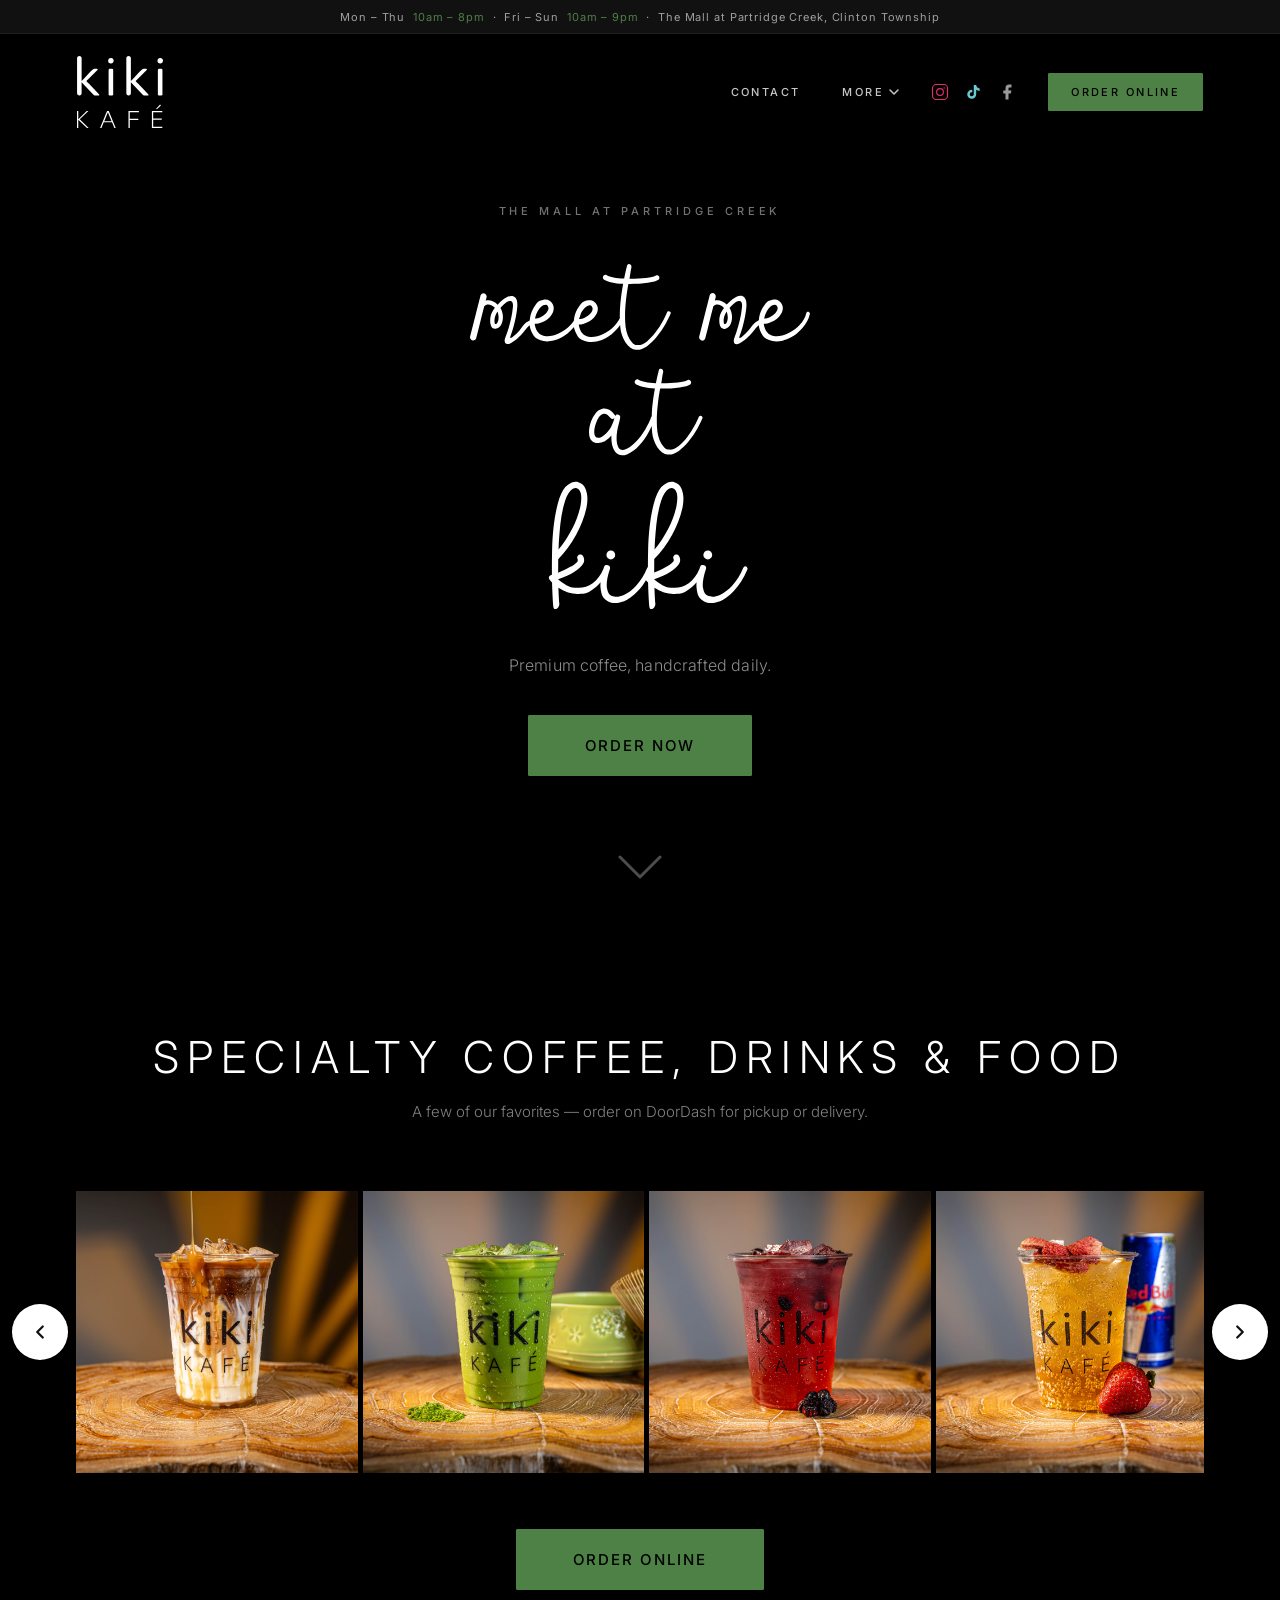
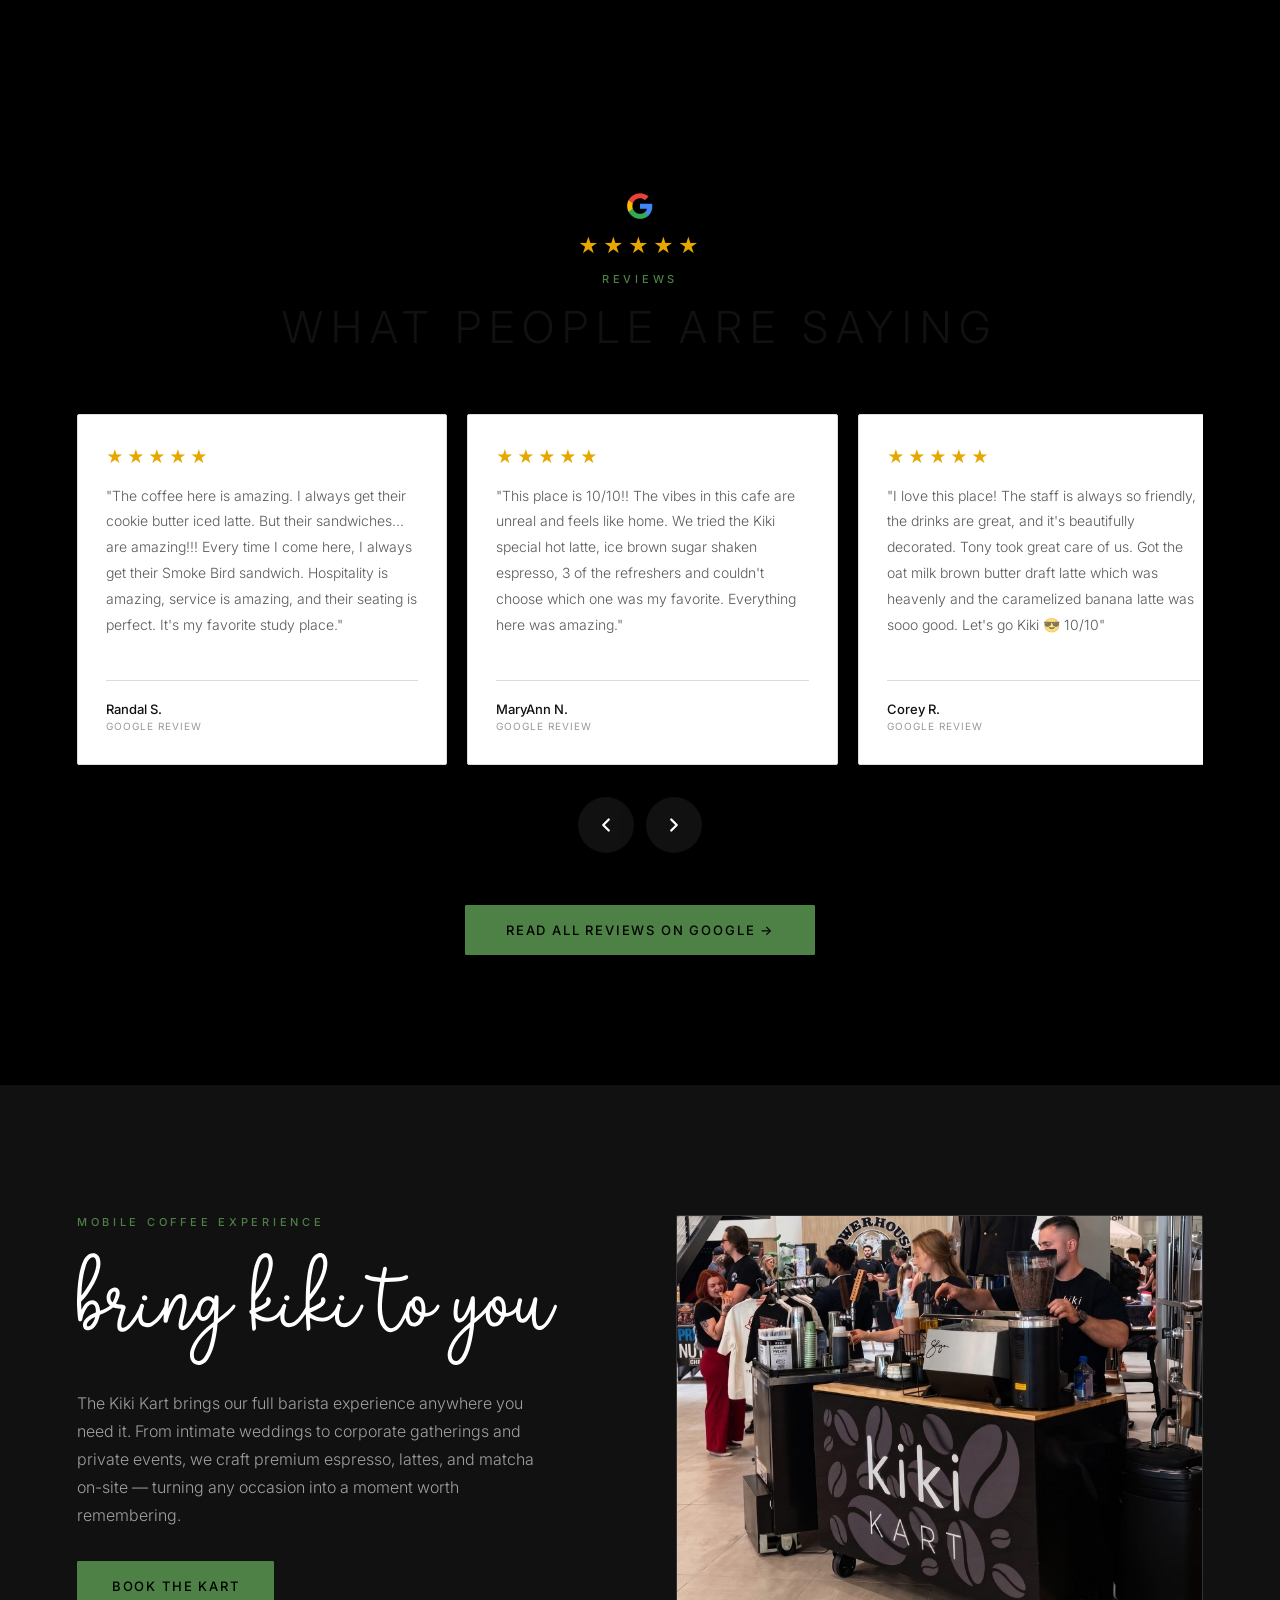
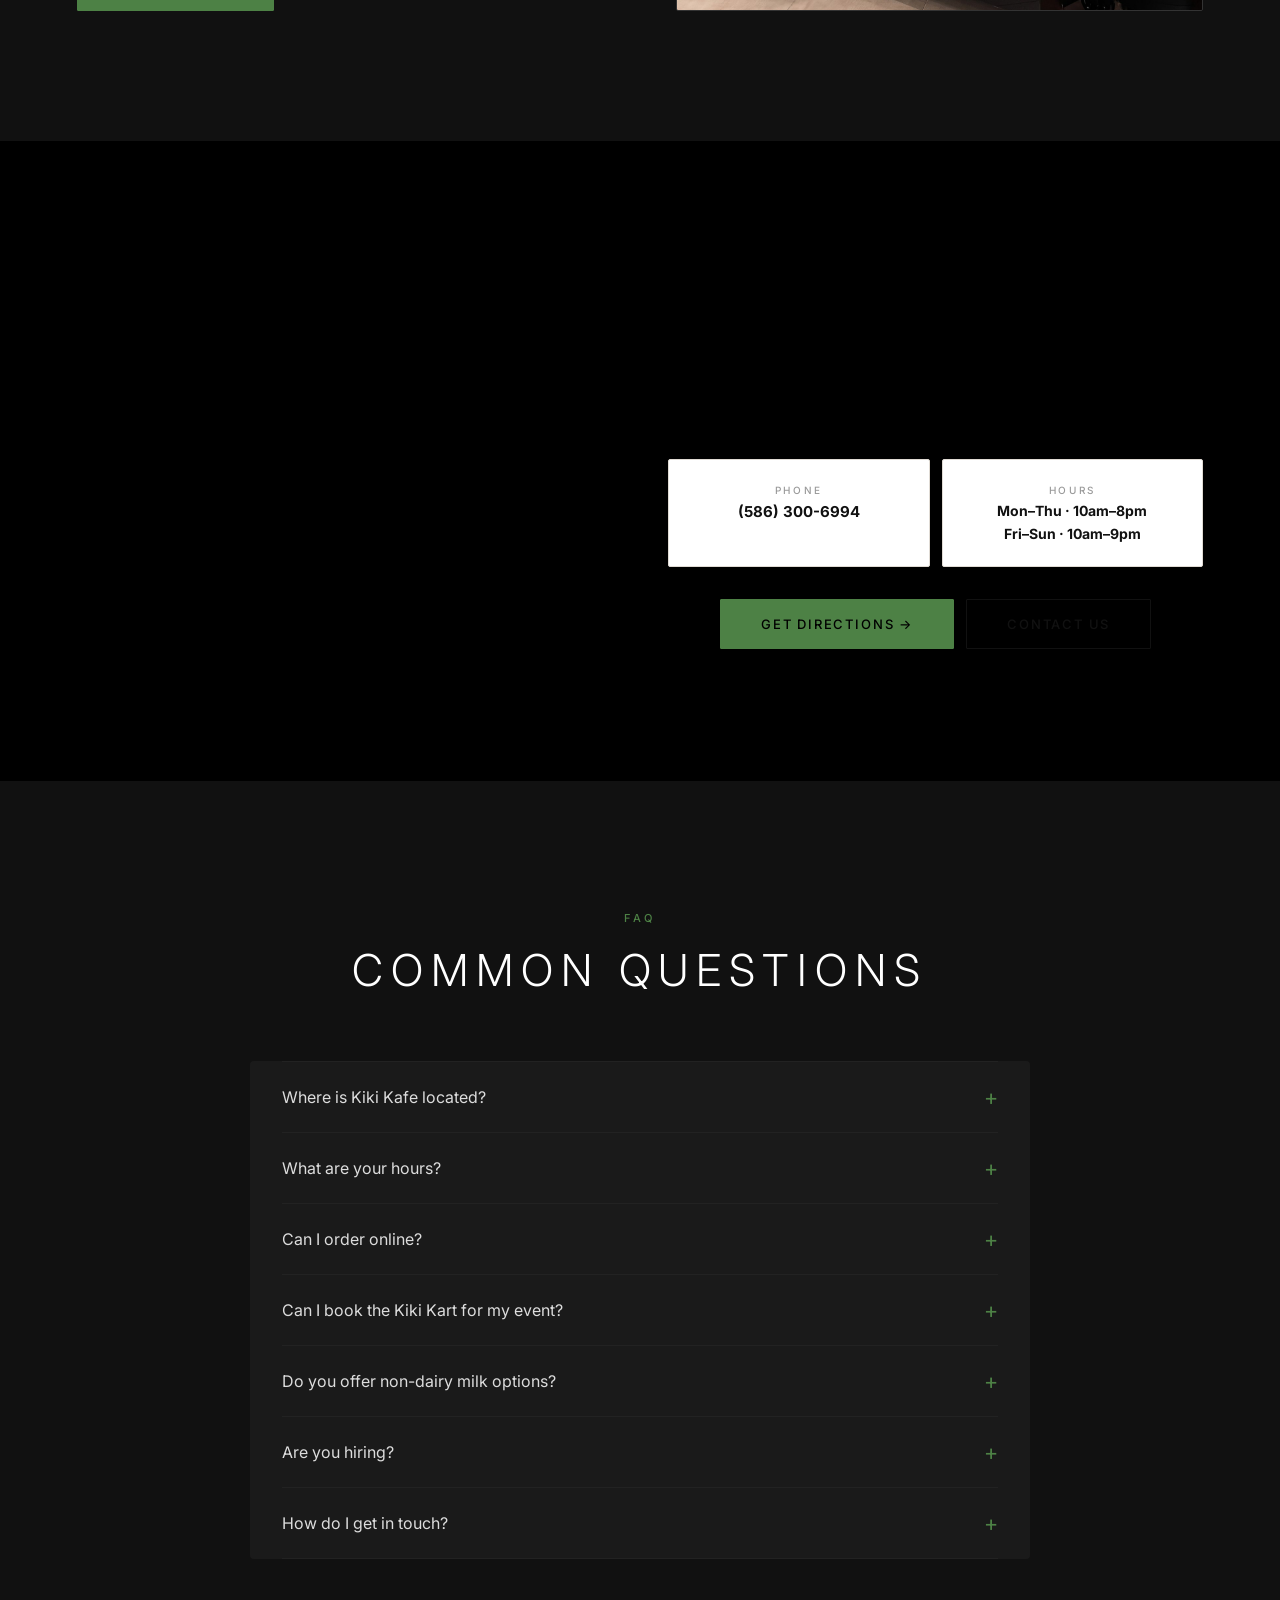
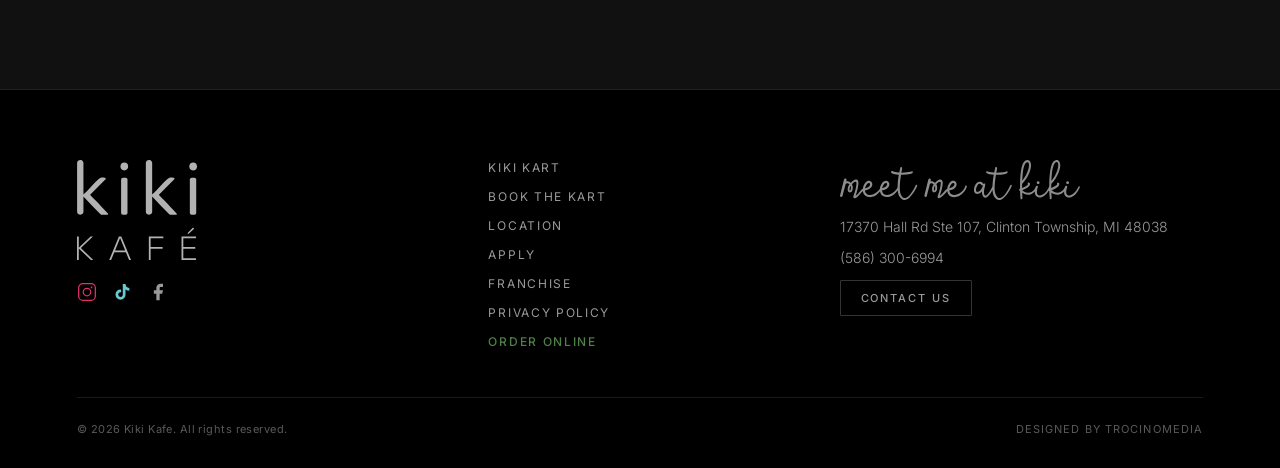
==== commit 421244df: "Update Friday hours to 9pm close (Mon–Thu 8pm, Fri–Sun 9pm) Co-Authored-By: Claude Sonnet 4.6 <norep" ====
--- a/index.html
+++ b/index.html
@@ -48,13 +48,13 @@
   "openingHoursSpecification": [
     {
       "@type": "OpeningHoursSpecification",
-      "dayOfWeek": ["Monday","Tuesday","Wednesday","Thursday","Friday"],
+      "dayOfWeek": ["Monday","Tuesday","Wednesday","Thursday"],
       "opens": "10:00",
       "closes": "20:00"
     },
     {
       "@type": "OpeningHoursSpecification",
-      "dayOfWeek": ["Saturday","Sunday"],
+      "dayOfWeek": ["Friday","Saturday","Sunday"],
       "opens": "10:00",
       "closes": "21:00"
     }
@@ -72,7 +72,7 @@
 
 <!-- ===== HOURS BANNER ===== -->
 <div id="hours-banner">
-  <p>Mon – Fri &nbsp;<span class="banner-hours">10am – 8pm</span>&nbsp;&nbsp;·&nbsp;&nbsp;Sat – Sun &nbsp;<span class="banner-hours">10am – 9pm</span><span class="banner-loc">&nbsp;&nbsp;·&nbsp;&nbsp;The Mall at Partridge Creek, Clinton Township</span></p>
+  <p>Mon – Thu &nbsp;<span class="banner-hours">10am – 8pm</span>&nbsp;&nbsp;·&nbsp;&nbsp;Fri – Sun &nbsp;<span class="banner-hours">10am – 9pm</span><span class="banner-loc">&nbsp;&nbsp;·&nbsp;&nbsp;The Mall at Partridge Creek, Clinton Township</span></p>
 </div>
 
 <!-- ===== NAV ===== -->
@@ -103,7 +103,7 @@
         <svg xmlns="http://www.w3.org/2000/svg" width="18" height="18" viewBox="0 0 24 24" fill="currentColor"><path d="M18 2h-3a5 5 0 0 0-5 5v3H7v4h3v8h4v-8h3l1-4h-4V7a1 1 0 0 1 1-1h3z"/></svg>
       </a>
     </div>
-    <a href="https://www.doordash.com/en/store/kiki-kafe-clinton-township-35180447" target="_blank" rel="noopener" class="btn-order" style="text-decoration:none; font-size:11px; font-weight:500; letter-spacing:.22em; text-transform:uppercase; padding:11px 22px; border:1px solid #4d8145; border-radius:1px; white-space:nowrap;">Order&nbsp;Online</a>
+    <a href="https://order.online/store/-35180447?hideModal=true" target="_blank" rel="noopener" class="btn-order" style="text-decoration:none; font-size:11px; font-weight:500; letter-spacing:.22em; text-transform:uppercase; padding:11px 22px; border:1px solid #4d8145; border-radius:1px; white-space:nowrap;">Order&nbsp;Online</a>
     <button class="hamburger" id="hamburger-btn" aria-label="Open menu"><span></span><span></span><span></span></button>
   </nav>
 </header>
@@ -122,7 +122,7 @@
     </h1>
     <p style="margin:0; font-family:'Inter',sans-serif; font-weight:300; font-size:16px; color:rgba(255,255,255,.55); letter-spacing:.01em;">Premium coffee, handcrafted daily.</p>
     <div style="display:flex; flex-direction:column; align-items:center; gap:14px; margin-top:14px;">
-      <a href="https://www.doordash.com/en/store/kiki-kafe-clinton-township-35180447" target="_blank" rel="noopener" class="btn-primary" style="text-decoration:none; min-width:200px; text-align:center; background:#4d8145; color:#000; font-weight:500; font-size:15px; letter-spacing:.14em; text-transform:uppercase; padding:20px 56px; border:1px solid #4d8145; border-radius:1px;">Order Now</a>
+      <a href="https://order.online/store/-35180447?hideModal=true" target="_blank" rel="noopener" class="btn-primary" style="text-decoration:none; min-width:200px; text-align:center; background:#4d8145; color:#000; font-weight:500; font-size:15px; letter-spacing:.14em; text-transform:uppercase; padding:20px 56px; border:1px solid #4d8145; border-radius:1px;">Order Now</a>
     </div>
   </div>
   <div style="position:absolute; bottom:0; left:0; right:0; height:35%; background:linear-gradient(to bottom, transparent, #000); z-index:1; pointer-events:none;"></div>
@@ -145,42 +145,42 @@
 
     <div data-grid="menu-photo" id="menu-track" style="display:flex; gap:5px; padding:0 5vw; overflow-x:auto; -webkit-overflow-scrolling:touch; scroll-snap-type:x mandatory; flex:1; min-width:0;">
 
-      <a href="https://www.doordash.com/en/store/kiki-kafe-clinton-township-35180447" class="menu-photo-item">
+      <a href="https://order.online/store/-35180447?hideModal=true" class="menu-photo-item">
         <img src="uploads/menu/Caramel-Macchiato_3_2000px_72dpi.jpg" alt="Espresso Bar at Kiki Kafe" loading="lazy" width="2000" height="2000">
         <div class="menu-photo-overlay"><span>Espresso Bar</span><p>Lattes, cappuccinos & signature espresso drinks</p></div>
       </a>
 
-      <a href="https://www.doordash.com/en/store/kiki-kafe-clinton-township-35180447" class="menu-photo-item">
+      <a href="https://order.online/store/-35180447?hideModal=true" class="menu-photo-item">
         <img src="uploads/menu/Matcha_Iced_2000px_72dpi.jpg" alt="Matcha at Kiki Kafe" loading="lazy" width="2000" height="2000">
         <div class="menu-photo-overlay"><span>Matcha</span><p>Ceremonial-grade green tea lattes, iced or hot</p></div>
       </a>
 
-      <a href="https://www.doordash.com/en/store/kiki-kafe-clinton-township-35180447" class="menu-photo-item">
+      <a href="https://order.online/store/-35180447?hideModal=true" class="menu-photo-item">
         <img src="uploads/menu/Refresher_Purpul-Haze_2000px_72dpi.jpg" alt="Refreshers at Kiki Kafe" loading="lazy" width="2000" height="2000">
         <div class="menu-photo-overlay"><span>Refreshers</span><p>Fruit-forward iced coolers, caffeine-free</p></div>
       </a>
 
-      <a href="https://www.doordash.com/en/store/kiki-kafe-clinton-township-35180447" class="menu-photo-item">
+      <a href="https://order.online/store/-35180447?hideModal=true" class="menu-photo-item">
         <img src="uploads/menu/Red-Bull-Infusion_Strawberry-Vanilla_2000px_72dpi.jpg" alt="Red Bull Infusions at Kiki Kafe" loading="lazy" width="2000" height="2000">
         <div class="menu-photo-overlay"><span>Red Bull Infusions</span><p>Energy drinks mixed with fruit & bold flavors</p></div>
       </a>
 
-      <a href="https://www.doordash.com/en/store/kiki-kafe-clinton-township-35180447" class="menu-photo-item">
+      <a href="https://order.online/store/-35180447?hideModal=true" class="menu-photo-item">
         <img src="uploads/menu/Sandwich_Mozz-Garden_2000px_72dpi.jpg" alt="Sandwiches at Kiki Kafe" loading="lazy" width="2000" height="2000">
         <div class="menu-photo-overlay"><span>Sandwiches</span><p>Fresh sandwiches on artisan bread, made to order</p></div>
       </a>
 
-      <a href="https://www.doordash.com/en/store/kiki-kafe-clinton-township-35180447" class="menu-photo-item">
+      <a href="https://order.online/store/-35180447?hideModal=true" class="menu-photo-item">
         <img src="uploads/menu/Croissant_Nutella_2000px_72dpi.jpg" alt="Pastries at Kiki Kafe" loading="lazy" width="2000" height="2000">
         <div class="menu-photo-overlay"><span>Pastries</span><p>Croissants, danishes, bagels, scones & more</p></div>
       </a>
 
-      <a href="https://www.doordash.com/en/store/kiki-kafe-clinton-township-35180447" class="menu-photo-item">
+      <a href="https://order.online/store/-35180447?hideModal=true" class="menu-photo-item">
         <img src="uploads/menu/Tirimisu_4_2000px_72dpi.jpg" alt="Desserts at Kiki Kafe" loading="lazy" width="2000" height="2000">
         <div class="menu-photo-overlay"><span>Desserts</span><p>Cheesecake, cake pops & indulgent sweet bites</p></div>
       </a>
 
-      <a href="https://www.doordash.com/en/store/kiki-kafe-clinton-township-35180447" class="menu-photo-item">
+      <a href="https://order.online/store/-35180447?hideModal=true" class="menu-photo-item">
         <img src="uploads/menu/Acai-Bowl_Matcha_2000px_72dpi.jpg" alt="Acaí Bowls at Kiki Kafe" loading="lazy" width="2000" height="2000">
         <div class="menu-photo-overlay"><span>Acaí Bowls</span><p>Fresh acaí topped with fruit, granola & more</p></div>
       </a>
@@ -193,7 +193,7 @@
 
   </div>
   <div class="menu-cta-wrap" style="display:flex; justify-content:center; align-items:center; flex-wrap:wrap; gap:14px; margin-top:56px; padding:0 6vw 72px;">
-    <a href="https://www.doordash.com/en/store/kiki-kafe-clinton-township-35180447" target="_blank" rel="noopener" class="btn-primary" style="text-decoration:none; text-align:center; background:#4d8145; color:#000; font-weight:500; font-size:15px; letter-spacing:.14em; text-transform:uppercase; padding:20px 56px; border:1px solid #4d8145; border-radius:1px;">Order Online</a>
+    <a href="https://order.online/store/-35180447?hideModal=true" target="_blank" rel="noopener" class="btn-primary" style="text-decoration:none; text-align:center; background:#4d8145; color:#000; font-weight:500; font-size:15px; letter-spacing:.14em; text-transform:uppercase; padding:20px 56px; border:1px solid #4d8145; border-radius:1px;">Order Online</a>
   </div>
 </section>
 
@@ -352,8 +352,8 @@
         </div>
         <div style="background:#fff; border:1px solid #e0dbd4; border-radius:2px; padding:24px 20px; display:flex; flex-direction:column; gap:6px;">
           <span style="font-size:10px; font-weight:500; letter-spacing:.26em; text-transform:uppercase; color:rgba(0,0,0,.4);">Hours</span>
-          <span style="font-weight:700; font-size:14px; color:#111;">Mon–Fri · 10am–8pm</span>
-          <span style="font-weight:700; font-size:14px; color:#111;">Sat–Sun · 10am–9pm</span>
+          <span style="font-weight:700; font-size:14px; color:#111;">Mon–Thu · 10am–8pm</span>
+          <span style="font-weight:700; font-size:14px; color:#111;">Fri–Sun · 10am–9pm</span>
         </div>
       </div>
 
@@ -392,7 +392,7 @@
           <span class="faq-icon" style="font-size:22px; color:#4d8145; line-height:1;">+</span>
         </div>
         <div class="faq-answer">
-          <p style="margin:0; padding-top:14px; font-weight:300; font-size:15px; line-height:1.7; color:rgba(255,255,255,.6);">We're open Monday–Friday 10:00 AM – 8:00 PM, and Saturday–Sunday 10:00 AM – 9:00 PM.</p>
+          <p style="margin:0; padding-top:14px; font-weight:300; font-size:15px; line-height:1.7; color:rgba(255,255,255,.6);">We're open Monday–Thursday 10:00 AM – 8:00 PM, and Friday–Sunday 10:00 AM – 9:00 PM.</p>
         </div>
       </div>
 
@@ -402,7 +402,7 @@
           <span class="faq-icon" style="font-size:22px; color:#4d8145; line-height:1;">+</span>
         </div>
         <div class="faq-answer">
-          <p style="margin:0; padding-top:14px; font-weight:300; font-size:15px; line-height:1.7; color:rgba(255,255,255,.6);">Yes! Order ahead through <a href="https://www.doordash.com/en/store/kiki-kafe-clinton-township-35180447" target="_blank" rel="noopener" style="color:#4d8145; text-decoration:none;">DoorDash</a> for delivery or pickup.</p>
+          <p style="margin:0; padding-top:14px; font-weight:300; font-size:15px; line-height:1.7; color:rgba(255,255,255,.6);">Yes! Order ahead through <a href="https://order.online/store/-35180447?hideModal=true" target="_blank" rel="noopener" style="color:#4d8145; text-decoration:none;">DoorDash</a> for delivery or pickup.</p>
         </div>
       </div>
 
@@ -474,7 +474,7 @@
       <a href="apply.html" class="footer-nav-link" style="text-decoration:none; font-size:12px; font-weight:400; letter-spacing:.14em; text-transform:uppercase; color:rgba(255,255,255,.6);">Apply</a>
       <a href="franchise.html" class="footer-nav-link" style="text-decoration:none; font-size:12px; font-weight:400; letter-spacing:.14em; text-transform:uppercase; color:rgba(255,255,255,.6);">Franchise</a>
       <a href="privacy.html" class="footer-nav-link" style="text-decoration:none; font-size:12px; font-weight:400; letter-spacing:.14em; text-transform:uppercase; color:rgba(255,255,255,.6);">Privacy Policy</a>
-      <a href="https://www.doordash.com/en/store/kiki-kafe-clinton-township-35180447" target="_blank" rel="noopener" class="footer-order-link" style="text-decoration:none; font-size:12px; font-weight:500; letter-spacing:.14em; text-transform:uppercase; color:#4d8145;">Order Online</a>
+      <a href="https://order.online/store/-35180447?hideModal=true" target="_blank" rel="noopener" class="footer-order-link" style="text-decoration:none; font-size:12px; font-weight:500; letter-spacing:.14em; text-transform:uppercase; color:#4d8145;">Order Online</a>
     </div>
     <div style="display:flex; flex-direction:column; gap:10px;">
       <img src="uploads/meet-me-at-kiki_one-line.svg" alt="Meet Me At Kiki" style="width:240px; height:auto; filter:brightness(0) invert(1) opacity(.55); margin-bottom:6px;">
@@ -555,7 +555,7 @@
         <svg xmlns="http://www.w3.org/2000/svg" width="20" height="20" viewBox="0 0 24 24" fill="currentColor"><path d="M18 2h-3a5 5 0 0 0-5 5v3H7v4h3v8h4v-8h3l1-4h-4V7a1 1 0 0 1 1-1h3z"/></svg>
       </a>
     </div>
-    <a href="https://www.doordash.com/en/store/kiki-kafe-clinton-township-35180447" target="_blank" rel="noopener" class="mobile-cta-link">Order Online</a>
+    <a href="https://order.online/store/-35180447?hideModal=true" target="_blank" rel="noopener" class="mobile-cta-link">Order Online</a>
   </div>
 </div>
 
